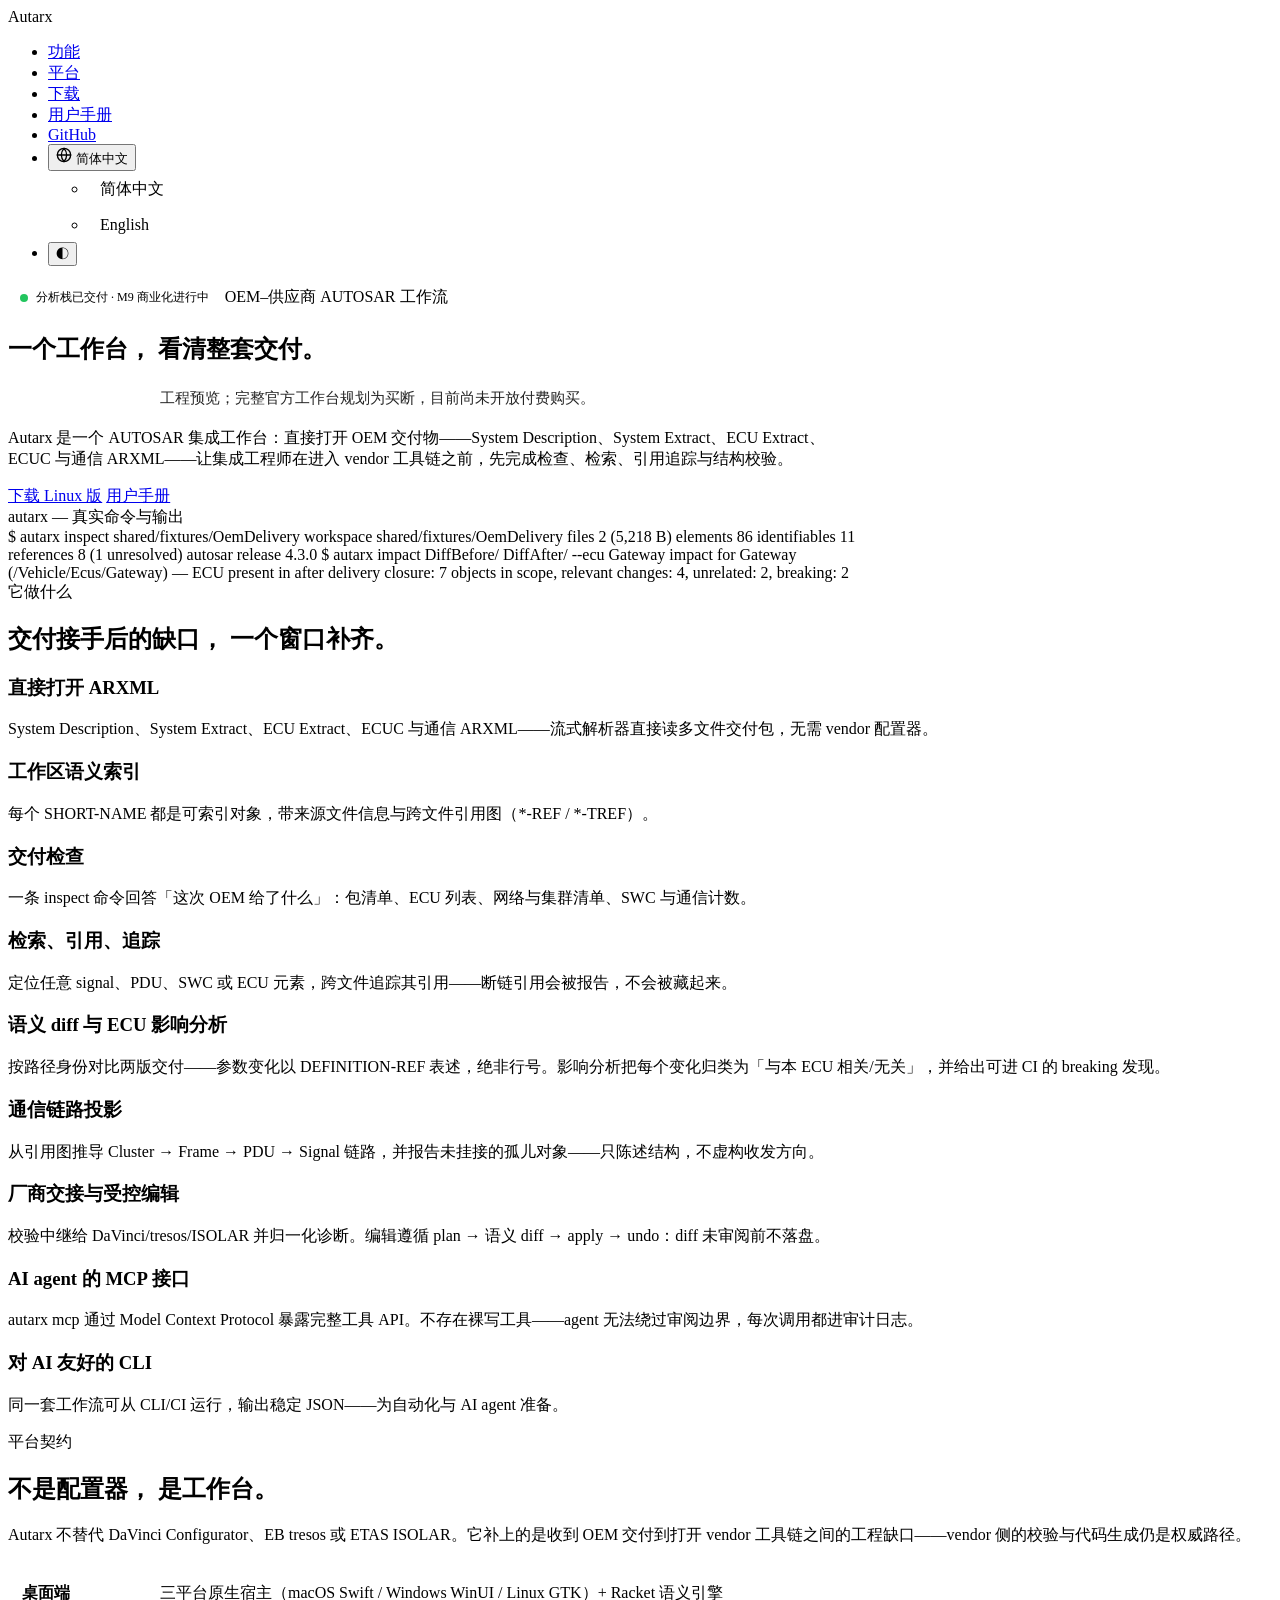
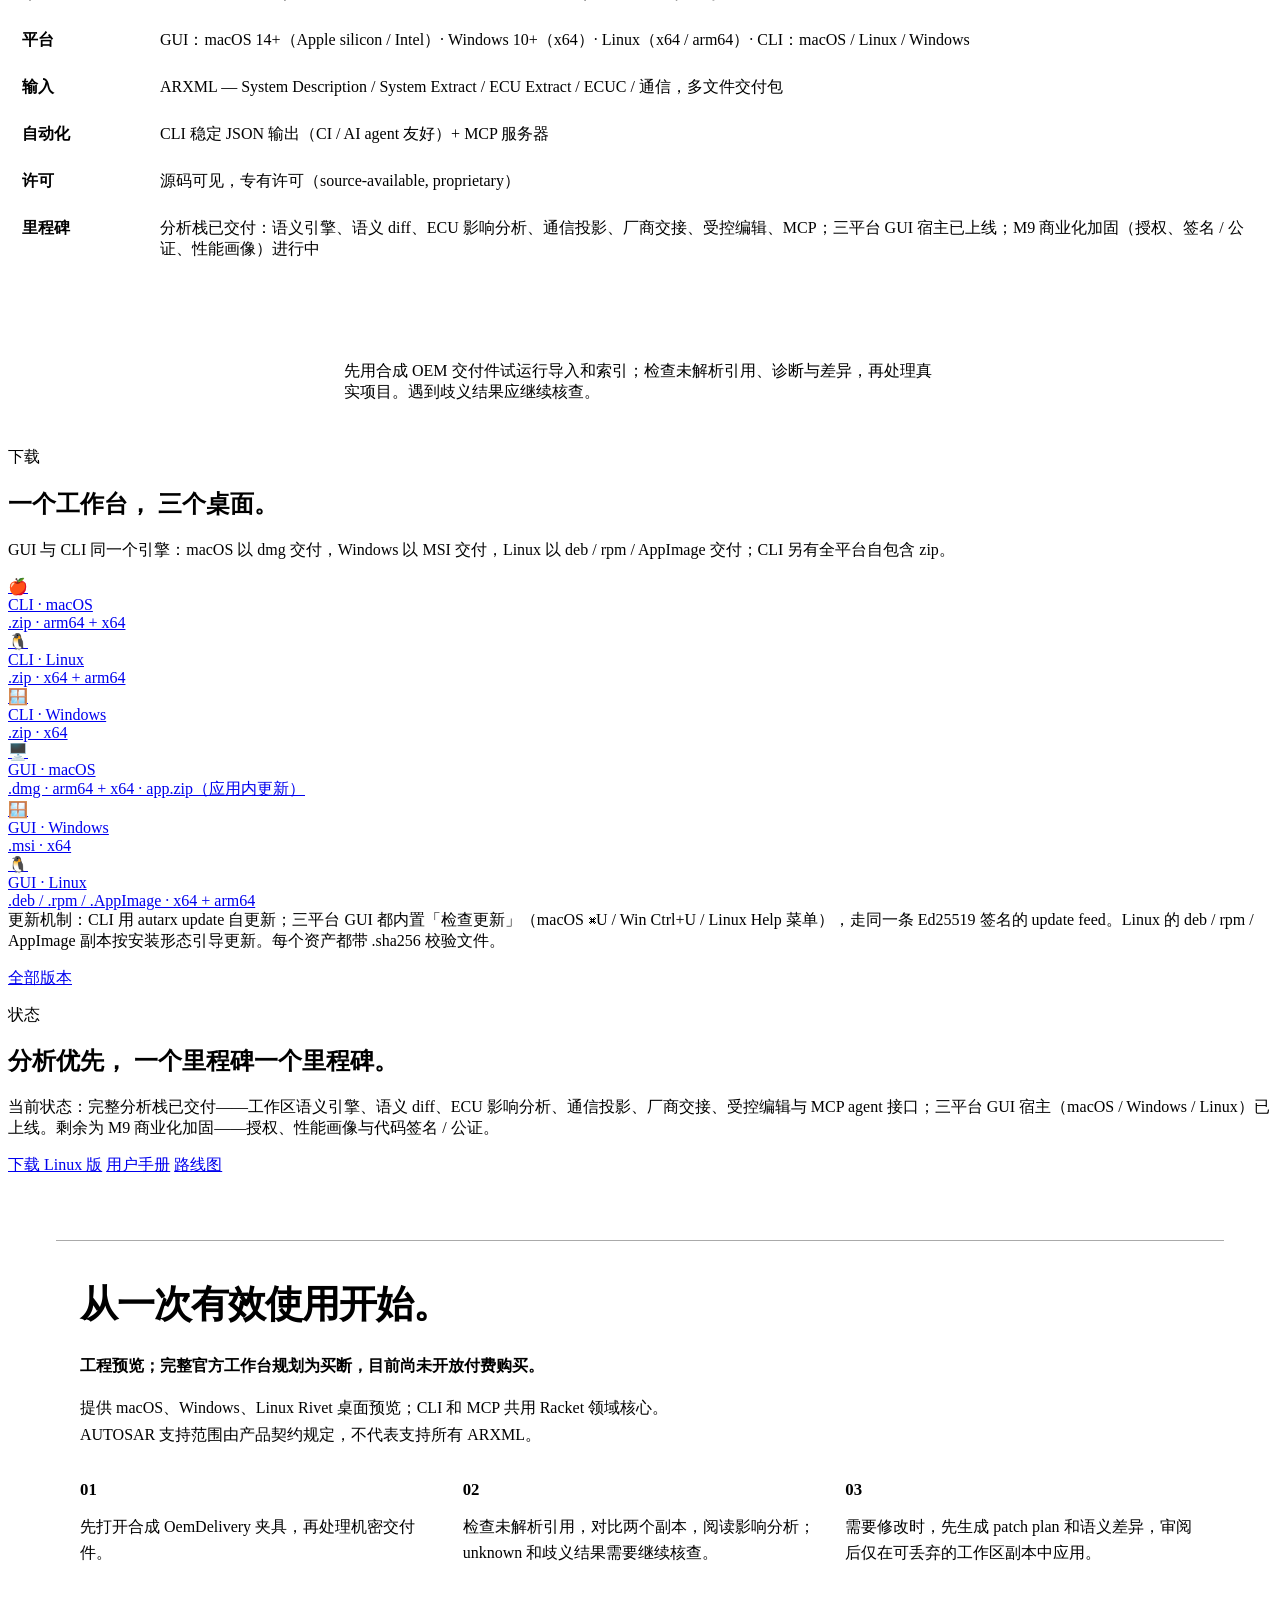
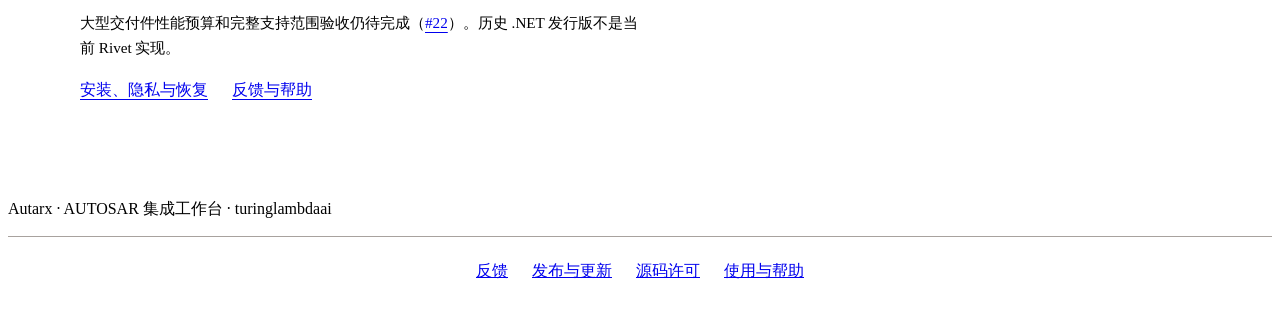
==== docs/index.html @ 86efa2bc "fix(site): separate versioned Autarx CLI and GUI download links" ====
<!DOCTYPE html>
<html lang="zh-CN" data-theme="light">
<head>
  <meta charset="UTF-8">
  <meta name="viewport" content="width=device-width, initial-scale=1.0">
  <title>Autarx — AUTOSAR 集成工作台</title>
  <meta name="description" content="AUTOSAR 集成工作台：直接打开 OEM 交付物，在进入 vendor 工具链之前完成检查、检索、引用追踪与 ARXML 校验。">
  <script>
    // no-flash theme: from localStorage when the user picked manually,
    // otherwise from the system preference (payback family pattern).
    (function () {
      var t;
      try { t = localStorage.getItem('autarx-theme'); } catch (e) {}
      if (t !== 'dark' && t !== 'light') t = matchMedia('(prefers-color-scheme: dark)').matches ? 'dark' : 'light';
      document.documentElement.dataset.theme = t;
    })();
  </script>
  <link rel="stylesheet" href="styles.css">
  <style>
    .status-pill { display:inline-flex; gap:8px; align-items:center; padding:7px 12px; border-radius:999px; border:1px solid var(--border); font-family:var(--font-mono); font-size:12px; background:var(--bg-card); }
    .status-dot { width:8px; height:8px; border-radius:50%; background:#22c55e; }
    .hero-copy { max-width:850px; }
    .support-table { width:100%; border-collapse:collapse; margin-top:24px; }
    .support-table th,.support-table td { text-align:left; padding:13px 14px; border-bottom:1px solid var(--border); vertical-align:top; }
    .support-table th { color:var(--text-2); white-space:nowrap; width:110px; }
    .platforms-grid.four { grid-template-columns: repeat(3, 1fr); }
    .dev-note { display:inline-block; margin-top:8px; font-size:12px; color:var(--text-3); border:1px dashed var(--border-strong); border-radius:999px; padding:3px 10px; }
  </style>
<script>
var _hmt = _hmt || [];
(function() {
  var hm = document.createElement("script");
  hm.src = "https://hm.baidu.com/hm.js?8e2445912635226bcba0c400bfb6079d";
  var s = document.getElementsByTagName("script")[0];
  s.parentNode.insertBefore(hm, s);
})();
</script>
<style>
  #product-support { display:flex; flex-wrap:wrap; justify-content:center; gap:12px 24px; padding:24px; font:inherit; border-top:1px solid var(--border, #a8a29e); }
  #product-support a:focus-visible { outline:2px solid currentColor; outline-offset:4px; }
  html:lang(en) #product-support .support-zh, html:lang(zh) #product-support .support-en { display:none; }
</style>
<style id="product-start-style">
.product-availability{font-size:.95rem;line-height:1.65;max-width:72ch;margin:18px 0;opacity:.85} .hero .product-availability{margin-left:auto;margin-right:auto}
.product-start{max-width:1120px;margin:64px auto;padding:32px 24px;border-top:1px solid var(--border,#aaa);font:inherit;line-height:1.65}
.product-start h2{font-size:clamp(1.7rem,3vw,2.4rem);letter-spacing:-.025em;margin:0 0 16px}.product-start h3{font-size:1.05rem;margin:0 0 10px}.product-start p{margin:0 0 16px;max-width:74ch}.product-start-grid{display:grid;grid-template-columns:repeat(3,minmax(0,1fr));gap:28px;margin:28px 0}.product-start a{text-decoration:underline;text-underline-offset:4px;overflow-wrap:anywhere}.product-start a:focus-visible{outline:2px solid currentColor;outline-offset:5px}.product-start .start-links{display:flex;gap:16px 24px;flex-wrap:wrap}.product-start .start-status{font-weight:600}.product-start .start-limits{font-size:.95em}
html:lang(en) .reader-zh,html:lang(zh) .reader-en{display:none!important}@media(max-width:700px){.product-start{margin:40px auto;padding:24px 20px}.product-start-grid{grid-template-columns:1fr;gap:18px}}
</style>
<style>.lang-menu li.lang-choice{padding:0}.lang-menu .lang-choice button{display:block;width:100%;padding:8px 12px;border:0;background:transparent;color:inherit;font:inherit;text-align:left;cursor:pointer}.lang-menu .lang-choice button:focus-visible{outline:2px solid currentColor;outline-offset:-2px;border-radius:4px}</style>
</head>
<body>
  <nav class="nav-container">
    <div class="nav-wrapper">
      <div class="nav-brand">Autarx</div>
      <ul class="nav-menu">
        <li><a href="#features" data-i18n="nav.features">功能</a></li>
        <li><a href="#platform" data-i18n="nav.platform">平台</a></li>
        <li><a href="#download" data-i18n="nav.download">下载</a></li>
        <li><a href="guide.html" data-i18n="nav.guide">用户手册</a></li>
        <li><a href="https://github.com/turlamai/autarx">GitHub</a></li>
        <li class="lang-dropdown-wrapper">
          <button class="lang-btn" type="button" aria-label="Switch language">
            <svg width="16" height="16" viewBox="0 0 24 24" fill="none" stroke="currentColor" stroke-width="2" stroke-linecap="round" stroke-linejoin="round"><circle cx="12" cy="12" r="10"></circle><line x1="2" y1="12" x2="22" y2="12"></line><path d="M12 2a15.3 15.3 0 0 1 4 10 15.3 15.3 0 0 1-4 10 15.3 15.3 0 0 1-4-10 15.3 15.3 0 0 1 4-10z"></path></svg>
            <span id="current-lang-label">简体中文</span>
          </button>
          <ul class="lang-menu">
            <li class="lang-choice"><button type="button" onclick="setLanguage('zh')">简体中文</button></li>
            <li class="lang-choice"><button type="button" onclick="setLanguage('en')">English</button></li>
          </ul>
        </li>
        <li><button class="theme-btn" id="theme-btn" type="button" aria-label="Toggle theme">◐</button></li>
      </ul>
    </div>
  </nav>

  <section class="hero" id="overview">
    <div class="container hero-copy">
      <div class="status-pill"><span class="status-dot"></span><span data-i18n="hero.pill">分析栈已交付 · M9 商业化进行中</span></div>
      <span class="eyebrow" data-i18n="hero.eyebrow">OEM–供应商 AUTOSAR 工作流</span>
      <h1><span data-i18n="hero.h1a">一个工作台，</span> <span class="accent" data-i18n="hero.h1b">看清整套交付。</span></h1>
<p class="reader-en product-availability" lang="en">Engineering preview; the complete official workbench is planned as a purchase. No paid checkout is open.</p><p class="reader-zh product-availability" lang="zh">工程预览；完整官方工作台规划为买断，目前尚未开放付费购买。</p>
      <p class="lead" data-i18n="hero.lead">Autarx 是一个 AUTOSAR 集成工作台：直接打开 OEM 交付物——System Description、System Extract、ECU Extract、ECUC 与通信 ARXML——让集成工程师在进入 vendor 工具链之前，先完成检查、检索、引用追踪与结构校验。</p>
      <div class="hero-buttons">
        <a href="https://github.com/turlamai/autarx/releases/latest" data-release-suffix="macos-arm64.dmg" class="btn btn-primary" data-i18n="hero.download">下载最新版</a>
        <a href="guide.html" class="btn btn-secondary" data-i18n="hero.guide">用户手册</a>
      </div>
      <div class="hero-visual">
        <div class="code-window">
          <div class="window-header">
            <div class="window-controls"><span class="traffic-light close"></span><span class="traffic-light minimize"></span><span class="traffic-light maximize"></span></div>
            <div class="window-title" data-i18n="hero.term-title">autarx — 真实命令与输出</div>
          </div>
          <div class="code-body"><span class="prompt">$</span> <span class="cmd">autarx inspect</span> shared/fixtures/OemDelivery
workspace         shared/fixtures/OemDelivery
files             2 (5,218 B)
elements          86
identifiables     11
references        8 (<span class="flag">1 unresolved</span>)
autosar release   <span class="str">4.3.0</span>

<span class="prompt">$</span> <span class="cmd">autarx impact</span> <span class="dim">DiffBefore/ DiffAfter/</span> <span class="flag">--ecu</span> Gateway
impact for Gateway (/Vehicle/Ecus/Gateway) — ECU present in after delivery
closure: 7 objects in scope, relevant changes: 4, unrelated: 2, <span class="flag">breaking: 2</span></div>
        </div>
      </div>
    </div>
  </section>

  <section id="features">
    <div class="container">
      <span class="eyebrow" data-i18n="features.eyebrow">它做什么</span>
      <h2 class="section-title"><span data-i18n="features.t1">交付接手后的缺口，</span> <span class="accent" data-i18n="features.t2">一个窗口补齐。</span></h2>
      <div class="bento-grid">
        <div class="bento-card"><h3 data-i18n="f1.title">直接打开 ARXML</h3><p data-i18n="f1.body">System Description、System Extract、ECU Extract、ECUC 与通信 ARXML——流式解析器直接读多文件交付包，无需 vendor 配置器。</p></div>
        <div class="bento-card"><h3 data-i18n="f2.title">工作区语义索引</h3><p data-i18n="f2.body">每个 SHORT-NAME 都是可索引对象，带来源文件信息与跨文件引用图（*-REF / *-TREF）。</p></div>
        <div class="bento-card"><h3 data-i18n="f3.title">交付检查</h3><p data-i18n="f3.body">一条 inspect 命令回答「这次 OEM 给了什么」：包清单、ECU 列表、网络与集群清单、SWC 与通信计数。</p></div>
        <div class="bento-card"><h3 data-i18n="f4.title">检索、引用、追踪</h3><p data-i18n="f4.body">定位任意 signal、PDU、SWC 或 ECU 元素，跨文件追踪其引用——断链引用会被报告，不会被藏起来。</p></div>
        <div class="bento-card"><h3 data-i18n="f5.title">语义 diff 与 ECU 影响分析</h3><p data-i18n="f5.body">按路径身份对比两版交付——参数变化以 DEFINITION-REF 表述，绝非行号。影响分析把每个变化归类为「与本 ECU 相关/无关」，并给出可进 CI 的 breaking 发现。</p></div>
        <div class="bento-card"><h3 data-i18n="f6.title">通信链路投影</h3><p data-i18n="f6.body">从引用图推导 Cluster → Frame → PDU → Signal 链路，并报告未挂接的孤儿对象——只陈述结构，不虚构收发方向。</p></div>
        <div class="bento-card"><h3 data-i18n="f7.title">厂商交接与受控编辑</h3><p data-i18n="f7.body">校验中继给 DaVinci/tresos/ISOLAR 并归一化诊断。编辑遵循 plan → 语义 diff → apply → undo：diff 未审阅前不落盘。</p></div>
        <div class="bento-card"><h3 data-i18n="f8.title">AI agent 的 MCP 接口</h3><p data-i18n="f8.body">autarx mcp 通过 Model Context Protocol 暴露完整工具 API。不存在裸写工具——agent 无法绕过审阅边界，每次调用都进审计日志。</p></div>
        <div class="bento-card"><h3 data-i18n="f9.title">对 AI 友好的 CLI</h3><p data-i18n="f9.body">同一套工作流可从 CLI/CI 运行，输出稳定 JSON——为自动化与 AI agent 准备。</p></div>
      </div>
    </div>
  </section>

  <section id="platform">
    <div class="container">
      <span class="eyebrow" data-i18n="platform.eyebrow">平台契约</span>
      <h2 class="section-title"><span data-i18n="platform.t1">不是配置器，</span> <span class="accent" data-i18n="platform.t2">是工作台。</span></h2>
      <p class="lead" data-i18n="platform.lead">Autarx 不替代 DaVinci Configurator、EB tresos 或 ETAS ISOLAR。它补上的是收到 OEM 交付到打开 vendor 工具链之间的工程缺口——vendor 侧的校验与代码生成仍是权威路径。</p>
      <table class="support-table">
        <tr><th data-i18n="pf.desktop">桌面端</th><td data-i18n="pf.desktop-v">三平台原生宿主（macOS Swift / Windows WinUI / Linux GTK）+ Racket 语义引擎</td></tr>
        <tr><th data-i18n="pf.platforms">平台</th><td data-i18n="pf.platforms-v">GUI：macOS 14+（Apple silicon / Intel）· Windows 10+（x64）· Linux（x64 / arm64）· CLI：macOS / Linux / Windows</td></tr>
        <tr><th data-i18n="pf.input">输入</th><td data-i18n="pf.input-v">ARXML — System Description / System Extract / ECU Extract / ECUC / 通信，多文件交付包</td></tr>
        <tr><th data-i18n="pf.automation">自动化</th><td data-i18n="pf.automation-v">CLI 稳定 JSON 输出（CI / AI agent 友好）+ MCP 服务器</td></tr>
        <tr><th data-i18n="pf.license">许可</th><td data-i18n="pf.license-v">源码可见，专有许可（source-available, proprietary）</td></tr>
        <tr><th data-i18n="pf.milestone">里程碑</th><td data-i18n="pf.milestone-v">分析栈已交付：语义引擎、语义 diff、ECU 影响分析、通信投影、厂商交接、受控编辑、MCP；三平台 GUI 宿主已上线；M9 商业化加固（授权、签名 / 公证、性能画像）进行中</td></tr>
      </table>
      <div class="hero-visual" style="margin-top:44px">
        <div class="app-window" style="padding:28px;max-width:74ch;margin:auto;"><p data-i18n="pf.caption">先用合成 OEM 交付件试运行导入和索引；检查未解析引用、诊断与差异，再处理真实项目。遇到歧义结果应继续核查。</p></div>
        
      </div>
    </div>
  </section>

  <section id="download">
    <div class="container">
      <span class="eyebrow" data-i18n="dl.eyebrow">下载</span>
      <h2 class="section-title"><span data-i18n="dl.t1">一个工作台，</span> <span class="accent" data-i18n="dl.t2">三个桌面。</span></h2>
      <p class="lead" data-i18n="dl.lead">GUI 与 CLI 同一个引擎：macOS 以 dmg 交付，Windows 以 MSI 交付，Linux 以 deb / rpm / AppImage 交付；CLI 另有全平台自包含 zip。</p>
      <div class="platforms-grid four">
        <a class="platform-card" data-dl="cli-mac" href="https://github.com/turlamai/autarx/releases/latest" data-release-suffix="macos-arm64.zip">
          <div class="platform-icon">🍎</div>
          <div class="platform-name">CLI · macOS</div>
          <div class="platform-format">.zip · arm64 + x64</div>
        </a>
        <a class="platform-card" data-dl="cli-linux" href="https://github.com/turlamai/autarx/releases/latest" data-release-suffix="linux-x64.zip">
          <div class="platform-icon">🐧</div>
          <div class="platform-name">CLI · Linux</div>
          <div class="platform-format">.zip · x64 + arm64</div>
        </a>
        <a class="platform-card" data-dl="cli-win" href="https://github.com/turlamai/autarx/releases/latest" data-release-suffix="windows-x64.zip">
          <div class="platform-icon">🪟</div>
          <div class="platform-name">CLI · Windows</div>
          <div class="platform-format">.zip · x64</div>
        </a>
      </div>
      <div class="platforms-grid four">
        <a class="platform-card" data-dl="gui-mac" href="https://github.com/turlamai/autarx/releases/latest" data-release-suffix="macos-arm64.dmg">
          <div class="platform-icon">🖥️</div>
          <div class="platform-name" data-i18n="dl.mac-gui">GUI · macOS</div>
          <div class="platform-format">.dmg · arm64 + x64 · app.zip（应用内更新）</div>
        </a>
        <a class="platform-card" data-dl="gui-win" href="https://github.com/turlamai/autarx/releases/latest" data-release-suffix="windows-x64.msi">
          <div class="platform-icon">🪟</div>
          <div class="platform-name" data-i18n="dl.win-gui">GUI · Windows</div>
          <div class="platform-format">.msi · x64</div>
        </a>
        <a class="platform-card" data-dl="gui-linux" href="https://github.com/turlamai/autarx/releases/latest" data-release-suffix="linux-x86_64.AppImage">
          <div class="platform-icon">🐧</div>
          <div class="platform-name" data-i18n="dl.linux-gui">GUI · Linux</div>
          <div class="platform-format">.deb / .rpm / .AppImage · x64 + arm64</div>
        </a>
      </div>
      <div class="callout"><span data-i18n="dl.callout">更新机制：CLI 用 autarx update 自更新；三平台 GUI 都内置「检查更新」（macOS ⌘U / Win Ctrl+U / Linux Help 菜单），走同一条 Ed25519 签名的 update feed。Linux 的 deb / rpm / AppImage 副本按安装形态引导更新。每个资产都带 .sha256 校验文件。</span></div>
      <p style="margin-top:16px"><a href="https://github.com/turlamai/autarx/releases" class="btn btn-secondary" data-i18n="dl.all-releases">全部版本</a></p>
    </div>
  </section>

  <section id="status">
    <div class="container">
      <span class="eyebrow" data-i18n="status.eyebrow">状态</span>
      <h2 class="section-title"><span data-i18n="status.t1">分析优先，</span> <span class="accent" data-i18n="status.t2">一个里程碑一个里程碑。</span></h2>
      <p class="lead" data-i18n="status.lead">当前状态：完整分析栈已交付——工作区语义引擎、语义 diff、ECU 影响分析、通信投影、厂商交接、受控编辑与 MCP agent 接口；三平台 GUI 宿主（macOS / Windows / Linux）已上线。剩余为 M9 商业化加固——授权、性能画像与代码签名 / 公证。</p>
      <div class="hero-buttons">
        <a href="https://github.com/turlamai/autarx/releases/latest" data-release-suffix="macos-arm64.dmg" class="btn btn-primary" data-i18n="status.download">下载</a>
        <a href="guide.html" class="btn btn-secondary" data-i18n="status.guide">用户手册</a>
        <a href="https://github.com/turlamai/autarx/blob/main/docs/ROADMAP.md" class="btn btn-secondary" data-i18n="status.roadmap">路线图</a>
      </div>
    </div>
  </section>

  <section id="start-here" class="product-start" aria-label="Get started / 开始使用">
<h2 class="reader-en " lang="en">Start with one useful session.</h2><h2 class="reader-zh " lang="zh">从一次有效使用开始。</h2><p class="reader-en start-status" lang="en">Engineering preview; the complete official workbench is planned as a purchase. No paid checkout is open.</p><p class="reader-zh start-status" lang="zh">工程预览；完整官方工作台规划为买断，目前尚未开放付费购买。</p><p class="reader-en " lang="en">Rivet desktop previews for macOS, Windows and Linux; CLI and MCP use the same Racket domain. Supported AUTOSAR scope is defined by the product contract, not every possible ARXML file.</p><p class="reader-zh " lang="zh">提供 macOS、Windows、Linux Rivet 桌面预览；CLI 和 MCP 共用 Racket 领域核心。AUTOSAR 支持范围由产品契约规定，不代表支持所有 ARXML。</p><div class="product-start-grid"><article><h3 class="reader-en " lang="en">01</h3><h3 class="reader-zh " lang="zh">01</h3><p class="reader-en " lang="en">Open the synthetic OemDelivery fixture before opening a confidential delivery.</p><p class="reader-zh " lang="zh">先打开合成 OemDelivery 夹具，再处理机密交付件。</p></article><article><h3 class="reader-en " lang="en">02</h3><h3 class="reader-zh " lang="zh">02</h3><p class="reader-en " lang="en">Inspect unresolved references, compare two copies and review impact diagnostics. Treat unknown/ambiguous results as unresolved work.</p><p class="reader-zh " lang="zh">检查未解析引用，对比两个副本，阅读影响分析；unknown 和歧义结果需要继续核查。</p></article><article><h3 class="reader-en " lang="en">03</h3><h3 class="reader-zh " lang="zh">03</h3><p class="reader-en " lang="en">For changes, generate a patch plan and semantic diff, inspect them, and only then apply to a disposable workspace copy.</p><p class="reader-zh " lang="zh">需要修改时，先生成 patch plan 和语义差异，审阅后仅在可丢弃的工作区副本中应用。</p></article></div><p class="reader-en start-limits" lang="en">Large-delivery performance budgets and full supported-scope qualification remain open (<a href="https://github.com/turlamai/autarx/issues/22">#22</a>). Historical .NET releases are not the current Rivet implementation.</p><p class="reader-zh start-limits" lang="zh">大型交付件性能预算和完整支持范围验收仍待完成（<a href="https://github.com/turlamai/autarx/issues/22">#22</a>）。历史 .NET 发行版不是当前 Rivet 实现。</p><div class="start-links"><a class="reader-en" lang="en" href="https://github.com/turlamai/autarx/blob/main/docs/USER-GUIDE.md">Installation, privacy &amp; recovery</a><a class="reader-zh" lang="zh" href="https://github.com/turlamai/autarx/blob/main/docs/USER-GUIDE.zh-CN.md">安装、隐私与恢复</a><a href="https://github.com/turlamai/autarx/issues"><span class="reader-en " lang="en">Get help</span><span class="reader-zh " lang="zh">反馈与帮助</span></a></div>
</section>
<footer><div class="container"><p data-i18n="footer">Autarx · AUTOSAR 集成工作台 · turinglambdaai</p></div></footer>
<nav id="product-support" aria-label="Support / 支持"><a href="https://github.com/turlamai/autarx/issues"><span class="support-zh">反馈</span><span class="support-en" lang="en">Feedback</span></a> <a href="https://github.com/turlamai/autarx/releases"><span class="support-zh">发布与更新</span><span class="support-en" lang="en">Releases</span></a> <a href="https://github.com/turlamai/autarx/blob/main/LICENSE"><span class="support-zh">源码许可</span><span class="support-en" lang="en">Source license</span></a> <a class="support-zh" href="https://github.com/turlamai/autarx/blob/main/docs/USER-GUIDE.zh-CN.md">使用与帮助</a> <a class="support-en" lang="en" href="https://github.com/turlamai/autarx/blob/main/docs/USER-GUIDE.md">Usage & help</a></nav>

  <script>
    // CLI and GUI installers have distinct versioned asset identities.
    // Never substitute an app-update payload for the CLI or vice versa.
    (function () {
      var page = 'https://github.com/turlamai/autarx/releases/latest';
      var ua = navigator.userAgent;
      var os = /Windows/i.test(ua) ? 'win' : (/Mac|iPhone|iPad/i.test(ua) ? 'mac' : (/Linux|X11/i.test(ua) ? 'linux' : 'mac'));
      var arch = os === 'linux' && /aarch64|arm/i.test(ua) ? 'arm64' : (os === 'linux' ? 'x64' : 'arm64');
      var release = null;
      var style = document.createElement('style');
      style.textContent = '.platform-card.current{border-color:var(--accent);box-shadow:0 0 0 1px var(--accent)}';
      document.head.appendChild(style);
      var mainLinks = document.querySelectorAll('a[data-i18n="hero.download"], a[data-i18n="status.download"]');
      mainLinks.forEach(function (a) {
        a.setAttribute('data-i18n', (a.getAttribute('data-i18n') === 'hero.download' ? 'hero.' : 'status.') + 'download-' + os);
      });
      var currentForOs = {mac: ['cli-mac', 'gui-mac'], win: ['cli-win', 'gui-win'], linux: ['cli-linux', 'gui-linux']}[os];
      document.querySelectorAll('a.platform-card[data-dl]').forEach(function (card) {
        if (currentForOs.indexOf(card.getAttribute('data-dl')) >= 0) card.classList.add('current');
      });
      function resolve() {
        var appSuffix = {
          mac: 'macos-' + arch + '.dmg',
          win: 'windows-x64.msi',
          linux: 'linux-' + (arch === 'x64' ? 'x86_64' : 'aarch64') + '.AppImage'
        }[os];
        mainLinks.forEach(function (a) { a.dataset.releaseSuffix = appSuffix; });
        document.querySelectorAll('a.platform-card[data-dl]').forEach(function (card) {
          var kind = card.getAttribute('data-dl');
          if (kind === 'cli-mac') card.dataset.releaseSuffix = 'macos-' + arch + '.zip';
          if (kind === 'gui-mac') card.dataset.releaseSuffix = 'macos-' + arch + '.dmg';
          if (kind === 'cli-linux') card.dataset.releaseSuffix = 'linux-' + arch + '.zip';
          if (kind === 'gui-linux') card.dataset.releaseSuffix = 'linux-' + (arch === 'x64' ? 'x86_64' : 'aarch64') + '.AppImage';
        });
        document.querySelectorAll('a[data-release-suffix]').forEach(function (a) {
          a.href = page;
          if (!release || release.draft || release.prerelease ||
              !/^v[0-9]+\\.[0-9]+\\.[0-9]+$/.test(release.tag_name)) return;
          var name = 'autarx-' + release.tag_name.slice(1) + '-' + a.dataset.releaseSuffix;
          var exact = 'https://github.com/turlamai/autarx/releases/download/' + release.tag_name + '/' + name;
          if ((release.assets || []).some(function (x) {
            return x.name === name && x.size > 0 && x.browser_download_url === exact;
          })) a.href = exact;
        });
      }
      resolve();
      if (navigator.userAgentData && navigator.userAgentData.getHighEntropyValues) {
        navigator.userAgentData.getHighEntropyValues(['architecture', 'platform']).then(function (h) {
          if (!h || /Windows/i.test(h.platform || '')) return;
          var a = h.architecture === 'arm' ? 'arm64' : (h.architecture === 'x86' ? 'x64' : null);
          if (a && a !== arch) { arch = a; resolve(); }
        }).catch(function () {});
      }
      fetch('https://api.github.com/repos/turlamai/autarx/releases/latest',
            {headers: {'Accept': 'application/vnd.github+json'}})
        .then(function (r) { if (!r.ok) throw new Error('release lookup'); return r.json(); })
        .then(function (data) { release = data; resolve(); })
        .catch(function () { /* Keep Releases page usable. */ });
    })();
  </script>
  <script>
    (function () {
      // Unified family policy: explicit choice wins; otherwise browser locale.
      // Default inline content is Chinese; en strings live in the dictionary.
      var zh = {
        'nav.features': '功能', 'nav.platform': '平台', 'nav.download': '下载', 'nav.guide': '用户手册',
        'hero.pill': '分析栈已交付 · M9 商业化进行中',
        'hero.eyebrow': 'OEM–供应商 AUTOSAR 工作流',
        'hero.h1a': '一个工作台，', 'hero.h1b': '看清整套交付。',
        'hero.lead': 'Autarx 是一个 AUTOSAR 集成工作台：直接打开 OEM 交付物——System Description、System Extract、ECU Extract、ECUC 与通信 ARXML——让集成工程师在进入 vendor 工具链之前，先完成检查、检索、引用追踪与结构校验。',
        'hero.download': '下载最新版', 'hero.guide': '用户手册',
        'hero.download-mac': '下载 macOS 版', 'hero.download-win': '下载 Windows 版', 'hero.download-linux': '下载 Linux 版',
        'features.eyebrow': '它做什么', 'features.t1': '交付接手后的缺口，', 'features.t2': '一个窗口补齐。',
        'f1.title': '直接打开 ARXML',
        'f1.body': 'System Description、System Extract、ECU Extract、ECUC 与通信 ARXML——流式解析器直接读多文件交付包，无需 vendor 配置器。',
        'f2.title': '工作区语义索引',
        'f2.body': '每个 SHORT-NAME 都是可索引对象，带来源文件信息与跨文件引用图（*-REF / *-TREF）。',
        'f3.title': '交付检查',
        'f3.body': '一条 inspect 命令回答「这次 OEM 给了什么」：包清单、ECU 列表、网络与集群清单、SWC 与通信计数。',
        'f4.title': '检索、引用、追踪',
        'f4.body': '定位任意 signal、PDU、SWC 或 ECU 元素，跨文件追踪其引用——断链引用会被报告，不会被藏起来。',
        'f5.title': '语义 diff 与 ECU 影响分析',
        'f5.body': '按路径身份对比两版交付——参数变化以 DEFINITION-REF 表述，绝非行号。影响分析把每个变化归类为「与本 ECU 相关/无关」，并给出可进 CI 的 breaking 发现。',
        'f6.title': '通信链路投影',
        'f6.body': '从引用图推导 Cluster → Frame → PDU → Signal 链路，并报告未挂接的孤儿对象——只陈述结构，不虚构收发方向。',
        'f7.title': '厂商交接与受控编辑',
        'f7.body': '校验中继给 DaVinci/tresos/ISOLAR 并归一化诊断。编辑遵循 plan → 语义 diff → apply → undo：diff 未审阅前不落盘。',
        'f8.title': 'AI agent 的 MCP 接口',
        'f8.body': 'autarx mcp 通过 Model Context Protocol 暴露完整工具 API。不存在裸写工具——agent 无法绕过审阅边界，每次调用都进审计日志。',
        'f9.title': '对 AI 友好的 CLI',
        'f9.body': '同一套工作流可从 CLI/CI 运行，输出稳定 JSON——为自动化与 AI agent 准备。',
        'platform.eyebrow': '平台契约', 'platform.t1': '不是配置器，', 'platform.t2': '是工作台。',
        'platform.lead': 'Autarx 不替代 DaVinci Configurator、EB tresos 或 ETAS ISOLAR。它补上的是收到 OEM 交付到打开 vendor 工具链之间的工程缺口——vendor 侧的校验与代码生成仍是权威路径。',
        'pf.desktop': '桌面端', 'pf.desktop-v': '三平台原生宿主（macOS Swift / Windows WinUI / Linux GTK）+ Racket 语义引擎',
        'pf.platforms': '平台', 'pf.platforms-v': 'GUI：macOS 14+（Apple silicon / Intel）· Windows 10+（x64）· Linux（x64 / arm64）· CLI：macOS / Linux / Windows',
        'pf.input': '输入', 'pf.input-v': 'ARXML — System Description / System Extract / ECU Extract / ECUC / 通信，多文件交付包',
        'pf.automation': '自动化', 'pf.automation-v': 'CLI 稳定 JSON 输出（CI / AI agent 友好）+ MCP 服务器',
        'pf.license': '许可', 'pf.license-v': '源码可见，专有许可（source-available, proprietary）',
        'pf.milestone': '里程碑', 'pf.milestone-v': '分析栈已交付：语义引擎、语义 diff、ECU 影响分析、通信投影、厂商交接、受控编辑、MCP；三平台 GUI 宿主已上线；M9 商业化加固（授权、签名 / 公证、性能画像）进行中',
        'pf.caption': '先用合成 OEM 交付件试运行导入和索引；检查未解析引用、诊断与差异，再处理真实项目。遇到歧义结果应继续核查。',
        'dl.eyebrow': '下载', 'dl.t1': '一个工作台，', 'dl.t2': '三个桌面。',
        'dl.lead': 'GUI 与 CLI 同一个引擎：macOS 以 dmg 交付，Windows 以 MSI 交付，Linux 以 deb / rpm / AppImage 交付；CLI 另有全平台自包含 zip。',
        'dl.mac-gui': 'GUI · macOS', 'dl.win-gui': 'GUI · Windows', 'dl.linux-gui': 'GUI · Linux',
        'dl.callout': '更新机制：CLI 用 autarx update 自更新；三平台 GUI 都内置「检查更新」（macOS ⌘U / Win Ctrl+U / Linux Help 菜单），走同一条 Ed25519 签名的 update feed。Linux 的 deb / rpm / AppImage 副本按安装形态引导更新。每个资产都带 .sha256 校验文件。',
        'status.eyebrow': '状态', 'status.t1': '分析优先，', 'status.t2': '一个里程碑一个里程碑。',
        'status.lead': '当前状态：完整分析栈已交付——工作区语义引擎、语义 diff、ECU 影响分析、通信投影、厂商交接、受控编辑与 MCP agent 接口；三平台 GUI 宿主（macOS / Windows / Linux）已上线。剩余为 M9 商业化加固——授权、性能画像与代码签名 / 公证。',
        'status.download': '下载', 'status.guide': '用户手册', 'status.roadmap': '路线图',
        'status.download-mac': '下载 macOS 版', 'status.download-win': '下载 Windows 版', 'status.download-linux': '下载 Linux 版',
        'dl.all-releases': '全部版本',
        'hero.term-title': 'autarx — 真实命令与输出',
        'footer': 'Autarx · AUTOSAR 集成工作台 · turinglambdaai'
      };
      var en = {
        'nav.features': 'Features', 'nav.platform': 'Platform', 'nav.download': 'Download', 'nav.guide': 'User guide',
        'hero.pill': 'Analysis stack shipped · M9 hardening in progress',
        'hero.eyebrow': 'OEM-to-supplier AUTOSAR workflows',
        'hero.h1a': 'One workspace.', 'hero.h1b': 'Full delivery visibility.',
        'hero.lead': 'Autarx is an AUTOSAR Integration Workbench that opens OEM deliveries directly — System Description, System Extract, ECU Extract, ECUC and communication ARXML — so integration engineers can inspect, search, trace references and validate structure before entering the vendor toolchain.',
        'hero.download': 'Download', 'hero.guide': 'User guide',
        'hero.download-mac': 'Download for macOS', 'hero.download-win': 'Download for Windows', 'hero.download-linux': 'Download for Linux',
        'features.eyebrow': 'What it does', 'features.t1': 'The delivery gap,', 'features.t2': 'closed in one window.',
        'f1.title': 'Open ARXML directly',
        'f1.body': 'System Description, System Extract, ECU Extract, ECUC and communication ARXML — multi-file delivery packages read by a streaming parser. No vendor configurator required.',
        'f2.title': 'Workspace semantic index',
        'f2.body': 'Every SHORT-NAME becomes an indexable object with source-file provenance and a cross-file reference graph (*-REF / *-TREF).',
        'f3.title': 'Delivery inspection',
        'f3.body': 'One inspect command answers the first question of every delivery: package inventory, ECU list, network and cluster inventory, SWC and communication counts.',
        'f4.title': 'Find, refs, trace',
        'f4.body': 'Locate any signal, PDU, SWC or ECU element and follow its references across files — with broken references reported, not hidden.',
        'f5.title': 'Semantic diff & ECU impact',
        'f5.body': 'Diff two deliveries by path identity — parameter changes reported by DEFINITION-REF, never line numbers. Impact classifies every change relevant or unrelated to your ECU, with breaking-change findings for CI.',
        'f6.title': 'Communication projection',
        'f6.body': 'Cluster → frame → PDU → signal chains derived from the reference graph, with orphan frames, PDUs and signals reported — structural only, no invented sender/receiver claims.',
        'f7.title': 'Vendor hand-off & reviewed patching',
        'f7.body': 'Relay validation to DaVinci/tresos/ISOLAR with normalized diagnostics. Patching is plan → semantic diff → apply → undo: nothing is written before the diff is reviewed.',
        'f8.title': 'MCP for AI agents',
        'f8.body': 'autarx mcp serves the full tool API over Model Context Protocol. No raw-write tool exists — agents cannot bypass the review boundary, and every call is audit-logged.',
        'f9.title': 'Agent-friendly CLI',
        'f9.body': 'The same workflows run from CLI and CI with stable JSON output — ready for automation and AI agents.',
        'platform.eyebrow': 'Platform contract', 'platform.t1': 'Not a configurator.', 'platform.t2': 'A workbench.',
        'platform.lead': 'Autarx does not replace DaVinci Configurator, EB tresos or ETAS ISOLAR. It closes the engineering gap between receiving an OEM delivery and opening the vendor toolchain — vendor validation and code generation remain authoritative.',
        'pf.desktop': 'Desktop', 'pf.desktop-v': 'Native hosts on all three desktops (macOS Swift / Windows WinUI / Linux GTK) + Racket semantic engine',
        'pf.platforms': 'Platforms', 'pf.platforms-v': 'GUI: macOS 14+ (Apple silicon / Intel) · Windows 10+ (x64) · Linux (x64 / arm64) · CLI: macOS / Linux / Windows',
        'pf.input': 'Input', 'pf.input-v': 'ARXML — System Description / System Extract / ECU Extract / ECUC / communication, multi-file packages',
        'pf.automation': 'Automation', 'pf.automation-v': 'CLI with stable JSON output (CI / AI-agent friendly) + MCP server',
        'pf.license': 'License', 'pf.license-v': 'Source-available, proprietary',
        'pf.milestone': 'Milestone', 'pf.milestone-v': 'Analysis stack shipped: semantic engine, semantic diff, ECU impact, communication projection, vendor hand-off, reviewed patching, MCP; native hosts on all three desktops; M9 commercial hardening (licensing, code signing / notarization, performance profiling) in progress',
        'pf.caption': 'Start with a synthetic OEM delivery, review indexing, unresolved references, diagnostics and diffs, then consider real project data. Treat ambiguous results as requiring further review.',
        'dl.eyebrow': 'Download', 'dl.t1': 'One workbench,', 'dl.t2': 'three desktops.',
        'dl.lead': 'GUI and CLI share one engine: the macOS GUI ships as a dmg, the Windows GUI as an MSI, the Linux GUI as .deb / .rpm / .AppImage — plus self-contained CLI zips for every platform.',
        'dl.mac-gui': 'GUI · macOS', 'dl.win-gui': 'GUI · Windows', 'dl.linux-gui': 'GUI · Linux',
        'dl.callout': 'Updates: the CLI updates itself with autarx update; all three GUIs ship a built-in Check for Updates (macOS ⌘U / Win Ctrl+U / Linux Help menu) consuming the same Ed25519-signed update feed. Linux deb / rpm / AppImage installs get shape-aware guidance. Every asset carries a .sha256 sidecar.',
        'status.eyebrow': 'Status', 'status.t1': 'Analysis first,', 'status.t2': 'milestone by milestone.',
        'status.lead': 'Where things stand: the full analysis stack is shipped — workspace semantic engine, semantic diff, ECU impact analysis, communication projection, vendor hand-off, reviewed editing and the MCP agent surface — and the native hosts run on all three desktops (macOS / Windows / Linux). What remains of M9 commercial hardening: licensing, performance profiling, code signing / notarization.',
        'status.download': 'Download', 'status.guide': 'User guide', 'status.roadmap': 'Roadmap',
        'status.download-mac': 'Download for macOS', 'status.download-win': 'Download for Windows', 'status.download-linux': 'Download for Linux',
        'dl.all-releases': 'All releases',
        'hero.term-title': 'autarx — real commands, real output',
        'footer': 'Autarx · AUTOSAR Integration Workbench · turinglambdaai'
      };

      var LANGUAGE_OVERRIDE_KEY = 'autarx-lang-override-v2';
      var LANGUAGE_LEGACY_KEYS = ['autarx-lang-override-v1', 'site-lang'];

      function readLanguageOverride() {
        try {
          var v = localStorage.getItem(LANGUAGE_OVERRIDE_KEY);
          if (v !== 'zh' && v !== 'en') {
            for (var i = 0; i < LANGUAGE_LEGACY_KEYS.length; i++) {
              var legacy = localStorage.getItem(LANGUAGE_LEGACY_KEYS[i]);
              if (legacy === 'zh' || legacy === 'en') { v = legacy; try { localStorage.setItem(LANGUAGE_OVERRIDE_KEY, v); } catch (e) {} break; }
            }
          }
          return v === 'zh' || v === 'en' ? v : null;
        } catch (e) { return null; }
      }
      function detectBrowserLanguage() {
        var locale = (navigator.languages && navigator.languages[0]) || navigator.language || '';
        return String(locale).toLowerCase().indexOf('zh') === 0 ? 'zh' : 'en';
      }
      function apply(lang) {
        var dict = lang === 'en' ? en : zh;
        document.documentElement.lang = lang === 'en' ? 'en' : 'zh-CN';
        document.documentElement.setAttribute('data-language', lang);
        var nodes = document.querySelectorAll('[data-i18n]');
        for (var i = 0; i < nodes.length; i++) {
          var key = nodes[i].getAttribute('data-i18n');
          if (dict[key]) nodes[i].textContent = dict[key];
        }
        var images = document.querySelectorAll('[data-i18n-alt]');
        for (var j = 0; j < images.length; j++) {
          var altKey = images[j].getAttribute('data-i18n-alt');
          if (dict[altKey]) images[j].setAttribute('alt', dict[altKey]);
        }
        var label = document.getElementById('current-lang-label');
        if (label) label.textContent = lang === 'en' ? 'English' : '简体中文';
      }
      window.setLanguage = function (lang) {
        if (lang !== 'zh' && lang !== 'en') return;
        try { localStorage.setItem(LANGUAGE_OVERRIDE_KEY, lang); } catch (e) {}
        apply(lang);
      };
      apply(readLanguageOverride() || 'zh');
      LANGUAGE_LEGACY_KEYS.forEach(function (k) { try { localStorage.removeItem(k); } catch (e) {} });
      window.addEventListener('languagechange', function () {
        if (!readLanguageOverride()) apply(detectBrowserLanguage());
      });

      document.getElementById('theme-btn').addEventListener('click', function () {
        var next = document.documentElement.dataset.theme === 'dark' ? 'light' : 'dark';
        document.documentElement.dataset.theme = next;
        try { localStorage.setItem('autarx-theme', next); } catch (e) {}
      });
    })();
  </script>
</body>
</html>
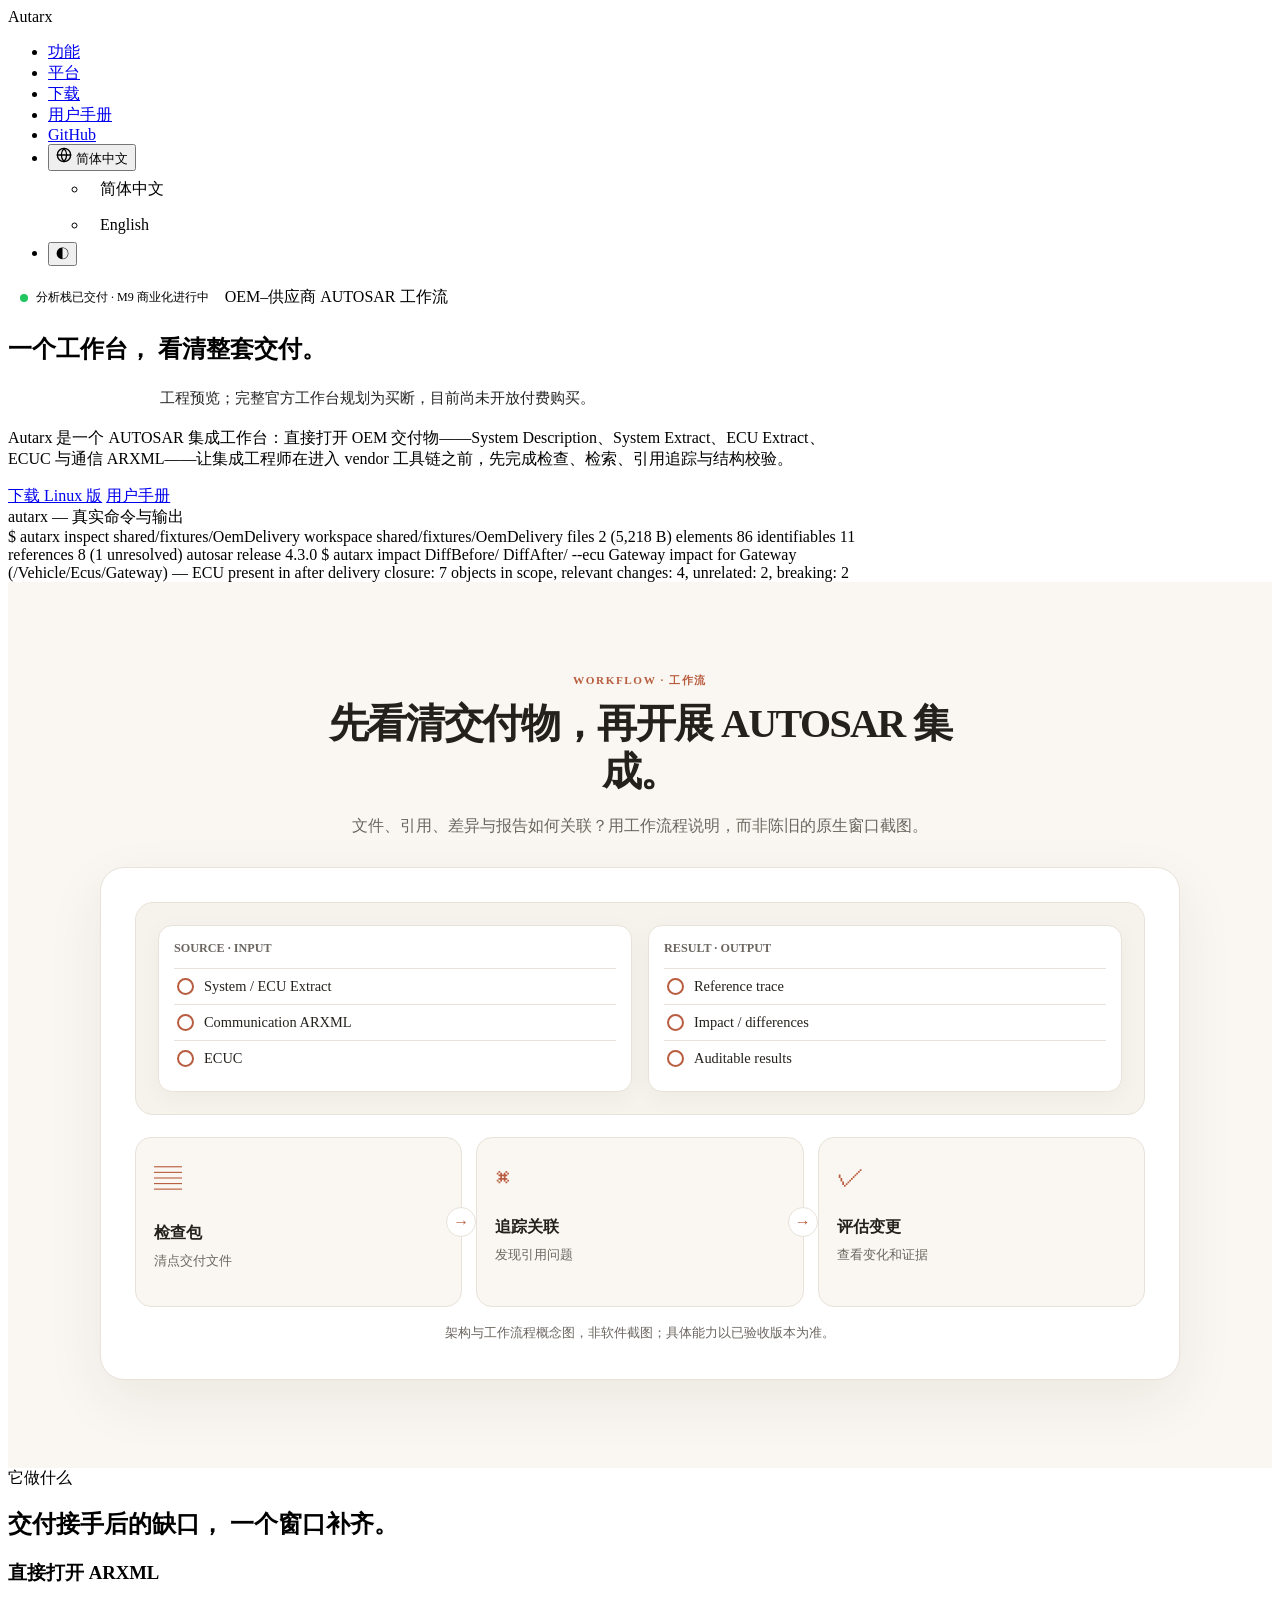
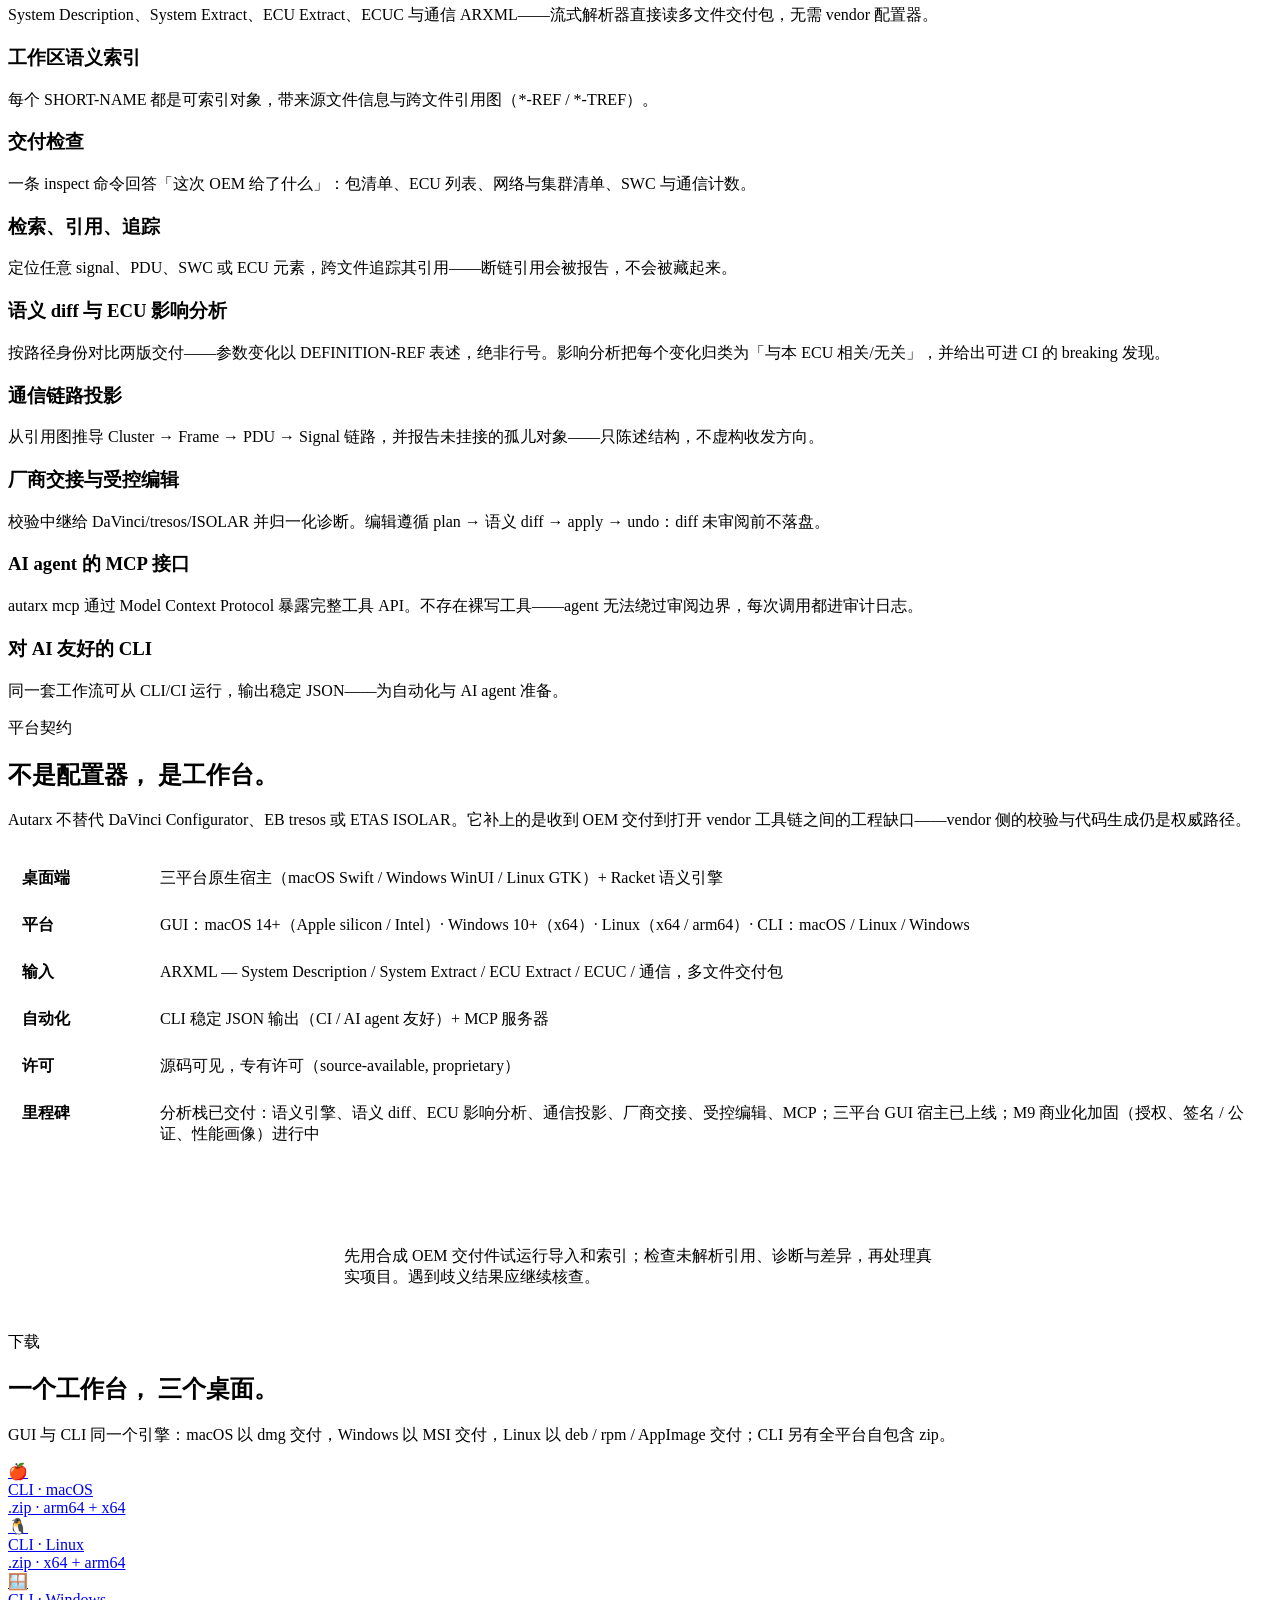
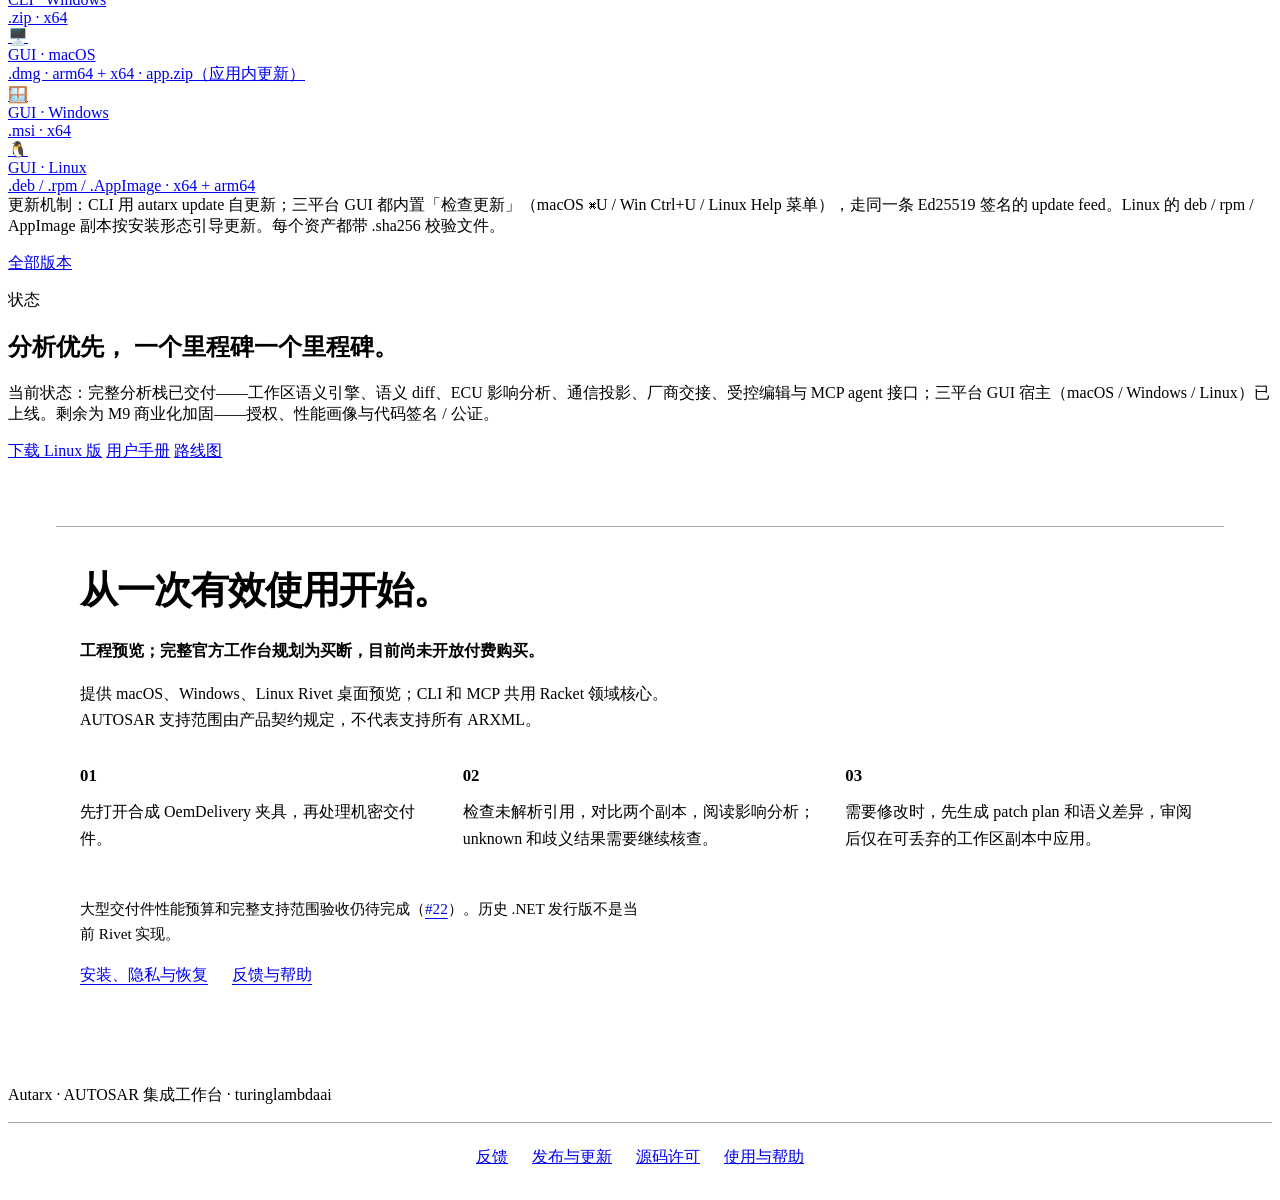
==== commit a7a8ecec: "docs(site): introduce visual workflow with qualification boundaries" ====
--- a/docs/index.html
+++ b/docs/index.html
@@ -47,7 +47,44 @@
 html:lang(en) .reader-zh,html:lang(zh) .reader-en{display:none!important}@media(max-width:700px){.product-start{margin:40px auto;padding:24px 20px}.product-start-grid{grid-template-columns:1fr;gap:18px}}
 </style>
 <style>.lang-menu li.lang-choice{padding:0}.lang-menu .lang-choice button{display:block;width:100%;padding:8px 12px;border:0;background:transparent;color:inherit;font:inherit;text-align:left;cursor:pointer}.lang-menu .lang-choice button:focus-visible{outline:2px solid currentColor;outline-offset:-2px;border-radius:4px}</style>
-</head>
+<style id="visual-showcase-css">
+/* Visual Showcase: process illustration, intentionally not an app screenshot. */
+.vs-showcase{padding:clamp(48px,7vw,88px) 24px;background:var(--bg,var(--surface,#faf7f2));color:var(--text,var(--ink,#24211d))}
+.vs-showcase *{box-sizing:border-box}
+.vs-showcase .vs-wrap{max-width:1080px;margin:0 auto}
+.vs-showcase .vs-intro{text-align:center;max-width:680px;margin:0 auto 28px}
+.vs-showcase .vs-label{text-transform:uppercase;letter-spacing:.14em;font-size:.7rem;font-weight:700;color:var(--accent,#b85d3f)}
+.vs-showcase h2{font:inherit;font-size:clamp(1.65rem,3.3vw,2.5rem);font-weight:700;line-height:1.2;letter-spacing:-.04em;margin:12px 0}
+.vs-showcase .vs-lead,.vs-showcase .vs-caption{color:var(--text-2,var(--muted,#6b6660));line-height:1.7}
+.vs-showcase .vs-frame{padding:clamp(18px,3vw,34px);border:1px solid var(--border,var(--line,#e8e2d9));background:var(--bg-card,var(--surface,#fff));border-radius:24px;box-shadow:0 20px 60px rgba(36,29,18,.07);overflow:hidden}
+.vs-showcase .vs-stage{display:grid;grid-template-columns:repeat(3,minmax(0,1fr));gap:14px}
+.vs-showcase .vs-step{position:relative;min-height:170px;padding:22px 18px;border-radius:16px;background:var(--bg,var(--surface,#faf7f2));border:1px solid var(--border,var(--line,#e8e2d9))}
+.vs-showcase .vs-step:not(:last-child):after{content:"→";position:absolute;z-index:1;right:-15px;top:50%;transform:translateY(-50%);width:28px;height:28px;display:grid;place-items:center;border-radius:50%;background:var(--bg-card,var(--surface,#fff));color:var(--accent,#b85d3f);border:1px solid var(--border,var(--line,#e8e2d9))}
+.vs-showcase .vs-glyph{font-size:1.75rem;display:block;margin-bottom:24px;color:var(--accent,#b85d3f)}
+.vs-showcase .vs-step b{display:block;font-size:1.03rem;margin-bottom:7px}
+.vs-showcase .vs-step small{display:block;color:var(--text-2,var(--muted,#6b6660));font-size:.84rem;line-height:1.5}
+.vs-showcase .vs-caption{font-size:.79rem;text-align:center;margin:16px 0 0}
+.vs-showcase .vs-art{margin-bottom:22px;background:var(--bg,var(--surface,#f6f3ed));border:1px solid var(--border,var(--line,#e8e2d9));border-radius:18px;padding:22px;overflow:hidden;min-height:185px}
+.vs-showcase .vs-task-art{display:grid;grid-template-columns:1fr 1fr;gap:16px;align-items:start}
+.vs-showcase .vs-mini-board{background:var(--bg-card,var(--surface,#fff));border-radius:14px;border:1px solid var(--border,var(--line,#e8e2d9));padding:15px;box-shadow:0 6px 24px rgba(10,10,10,.04)}
+.vs-showcase .vs-mini-title{font-size:.76rem;color:var(--text-2,var(--muted,#6b6660));font-weight:700;margin-bottom:12px}
+.vs-showcase .vs-mini-task{display:flex;align-items:center;gap:10px;padding:9px 3px;border-top:1px solid var(--border,var(--line,#e8e2d9));font-size:.9rem}
+.vs-showcase .vs-ring{flex:none;height:17px;width:17px;border:2px solid var(--accent,#b85d3f);border-radius:50%}
+.vs-showcase .vs-ring.done{background:var(--accent,#b85d3f);position:relative}.vs-showcase .vs-ring.done:after{content:"✓";color:#fff;font-size:12px;position:absolute;left:2px;top:-3px}
+.vs-showcase .vs-mini-tag{margin-left:auto;color:var(--accent,#b85d3f);background:var(--accent-soft,#f7e5dd);font-size:.7rem;padding:3px 6px;border-radius:6px}
+.vs-showcase .vs-reader-art{display:grid;grid-template-columns:1.5fr 1fr;gap:18px}
+.vs-showcase .vs-paper,.vs-showcase .vs-annotation{border-radius:14px;background:var(--bg-card,var(--surface,#fff));border:1px solid var(--border,var(--line,#e8e2d9));padding:18px}
+.vs-showcase .vs-paper-title{font-size:.75rem;letter-spacing:.1em;color:var(--text-2,var(--muted,#6b6660));margin-bottom:22px}
+.vs-showcase .vs-line{height:9px;background:var(--border,var(--line,#e8e2d9));border-radius:8px;margin:12px 0;max-width:100%}
+.vs-showcase .vs-line.short{width:57%}.vs-showcase .vs-line.mid{width:82%}
+.vs-showcase .vs-highlight{height:15px;border-radius:3px;width:72%;background:color-mix(in srgb,var(--accent,#d97757) 32%,transparent)}
+.vs-showcase .vs-note-label{font-size:.72rem;letter-spacing:.09em;color:var(--accent,#b85d3f);font-weight:800}
+.vs-showcase .vs-note-body{font-size:.93rem;line-height:1.7;margin:18px 0}
+.vs-showcase .vs-note-foot{font-size:.75rem;color:var(--text-2,var(--muted,#6b6660))}
+html:lang(en) .vs-zh,html:lang(zh) .vs-en{display:none!important}
+@media(max-width:700px){.vs-showcase .vs-stage{grid-template-columns:1fr}.vs-showcase .vs-step{min-height:120px}.vs-showcase .vs-step:not(:last-child):after{right:calc(50% - 14px);top:auto;bottom:-15px;transform:rotate(90deg)}.vs-showcase .vs-glyph{margin-bottom:12px}.vs-showcase .vs-reader-art{grid-template-columns:1fr 1fr}.vs-showcase .vs-art{padding:14px}}
+@media(prefers-reduced-motion:reduce){.vs-showcase *, .vs-showcase *:before,.vs-showcase *:after{animation:none!important;transition:none!important}}
+</style></head>
 <body>
   <nav class="nav-container">
     <div class="nav-wrapper">
@@ -104,7 +141,7 @@
         </div>
       </div>
     </div>
-  </section>
+  </section><section class="vs-showcase" id="visual-showcase" aria-label="Product workflow"><div class="vs-wrap"><div class="vs-intro"><span class="vs-label">WORKFLOW · 工作流</span><h2><span class="vs-zh" lang="zh-CN">先看清交付物，再开展 AUTOSAR 集成。</span><span class="vs-en" lang="en">Understand the delivery before AUTOSAR integration.</span></h2><p class="vs-lead"><span class="vs-zh" lang="zh-CN">文件、引用、差异与报告如何关联？用工作流程说明，而非陈旧的原生窗口截图。</span><span class="vs-en" lang="en">Files, references, differences and reports in one workflow—not a dated native window screenshot.</span></p></div><div class="vs-frame"><div class="vs-art vs-task-art"><div class="vs-mini-board"><div class="vs-mini-title">SOURCE · INPUT</div><div class="vs-mini-task"><span class="vs-ring"></span>System / ECU Extract</div><div class="vs-mini-task"><span class="vs-ring"></span>Communication ARXML</div><div class="vs-mini-task"><span class="vs-ring"></span>ECUC</div></div><div class="vs-mini-board"><div class="vs-mini-title">RESULT · OUTPUT</div><div class="vs-mini-task"><span class="vs-ring"></span>Reference trace</div><div class="vs-mini-task"><span class="vs-ring"></span>Impact / differences</div><div class="vs-mini-task"><span class="vs-ring"></span>Auditable results</div></div></div><div class="vs-stage"><div class="vs-step"><span class="vs-glyph" aria-hidden="true">▤</span><b><span class="vs-zh" lang="zh-CN">检查包</span><span class="vs-en" lang="en">Inspect</span></b><small><span class="vs-zh" lang="zh-CN">清点交付文件</span><span class="vs-en" lang="en">Inventory delivery files</span></small></div><div class="vs-step"><span class="vs-glyph" aria-hidden="true">⌘</span><b><span class="vs-zh" lang="zh-CN">追踪关联</span><span class="vs-en" lang="en">Trace</span></b><small><span class="vs-zh" lang="zh-CN">发现引用问题</span><span class="vs-en" lang="en">Find reference issues</span></small></div><div class="vs-step"><span class="vs-glyph" aria-hidden="true">✓</span><b><span class="vs-zh" lang="zh-CN">评估变更</span><span class="vs-en" lang="en">Audit</span></b><small><span class="vs-zh" lang="zh-CN">查看变化和证据</span><span class="vs-en" lang="en">Review impact evidence</span></small></div></div><p class="vs-caption"><span class="vs-zh" lang="zh-CN">架构与工作流程概念图，非软件截图；具体能力以已验收版本为准。</span><span class="vs-en" lang="en">Conceptual workflow, not a UI screenshot. Capabilities depend on the accepted build.</span></p></div></div></section>
 
   <section id="features">
     <div class="container">
@@ -244,7 +281,7 @@
         document.querySelectorAll('a[data-release-suffix]').forEach(function (a) {
           a.href = page;
           if (!release || release.draft || release.prerelease ||
-              !/^v[0-9]+\\.[0-9]+\\.[0-9]+$/.test(release.tag_name)) return;
+              !/^v[0-9]+\.[0-9]+\.[0-9]+$/.test(release.tag_name)) return;
           var name = 'autarx-' + release.tag_name.slice(1) + '-' + a.dataset.releaseSuffix;
           var exact = 'https://github.com/turlamai/autarx/releases/download/' + release.tag_name + '/' + name;
           if ((release.assets || []).some(function (x) {
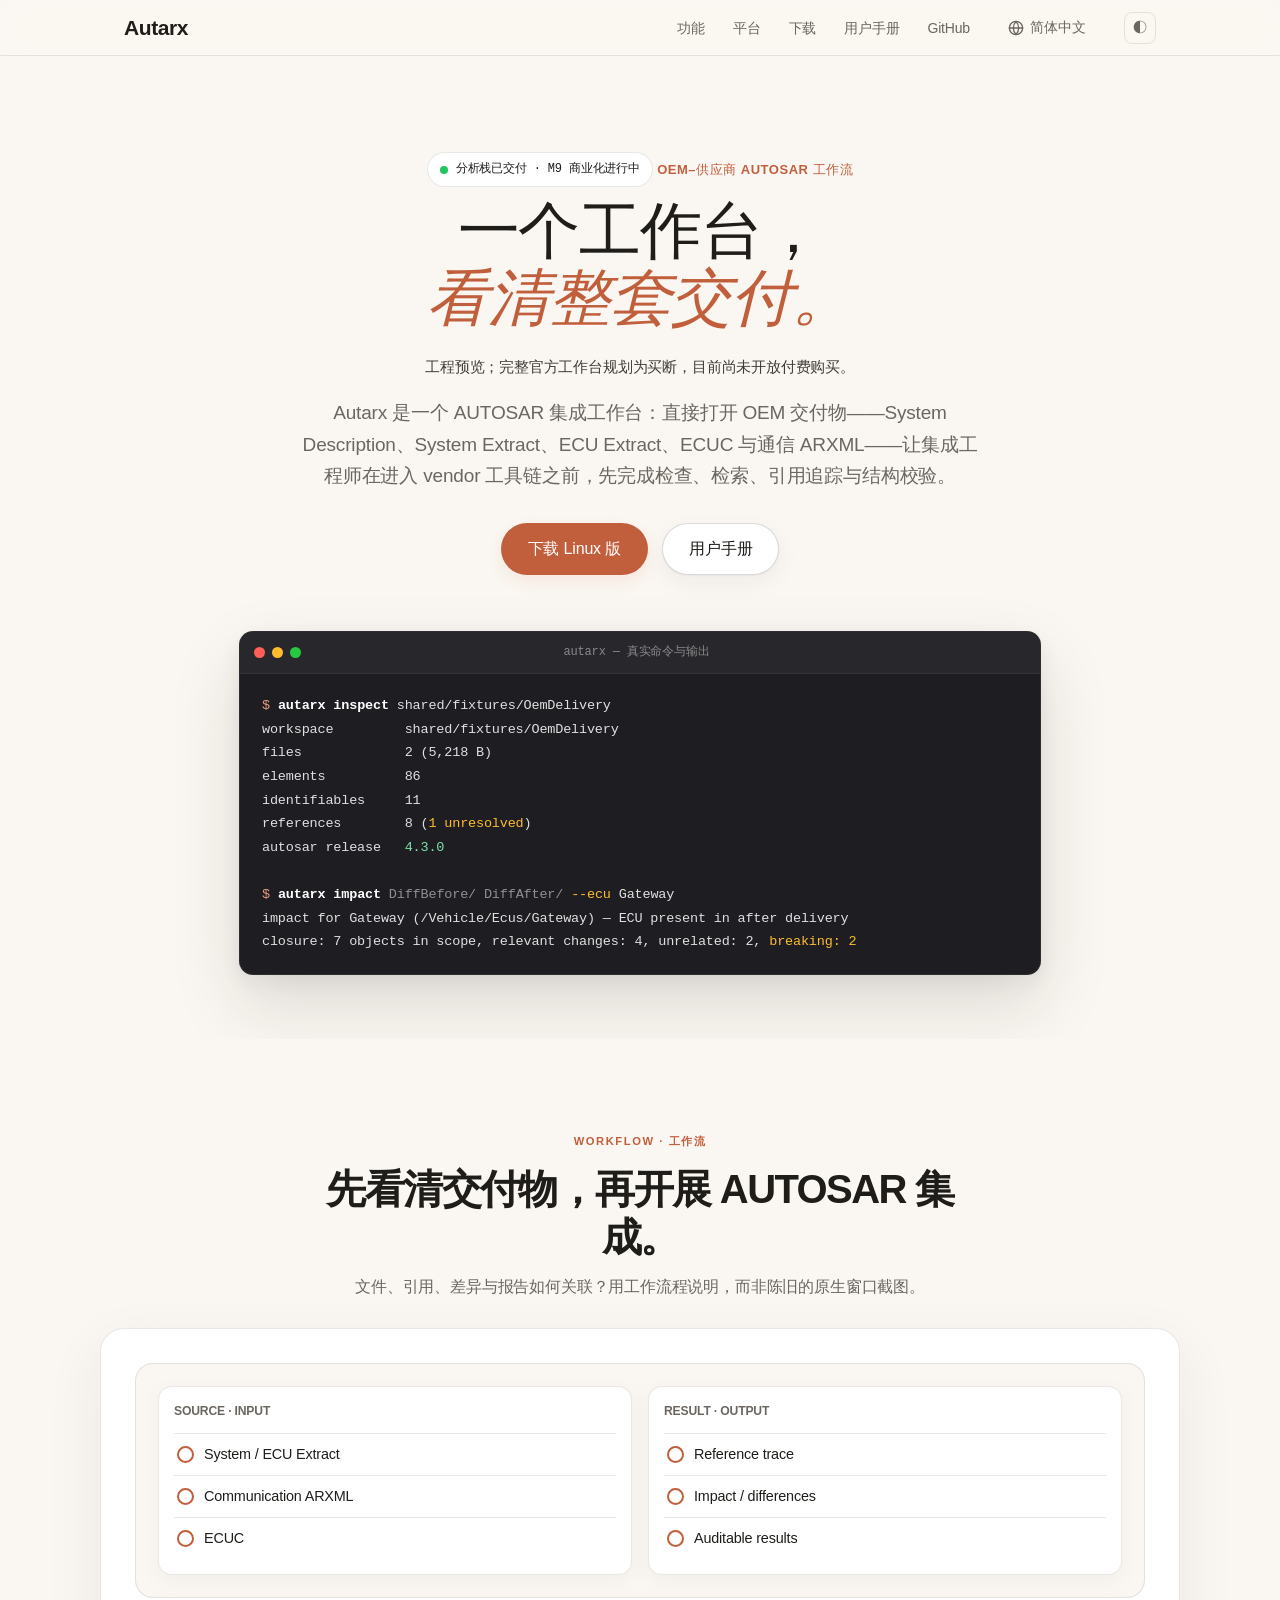
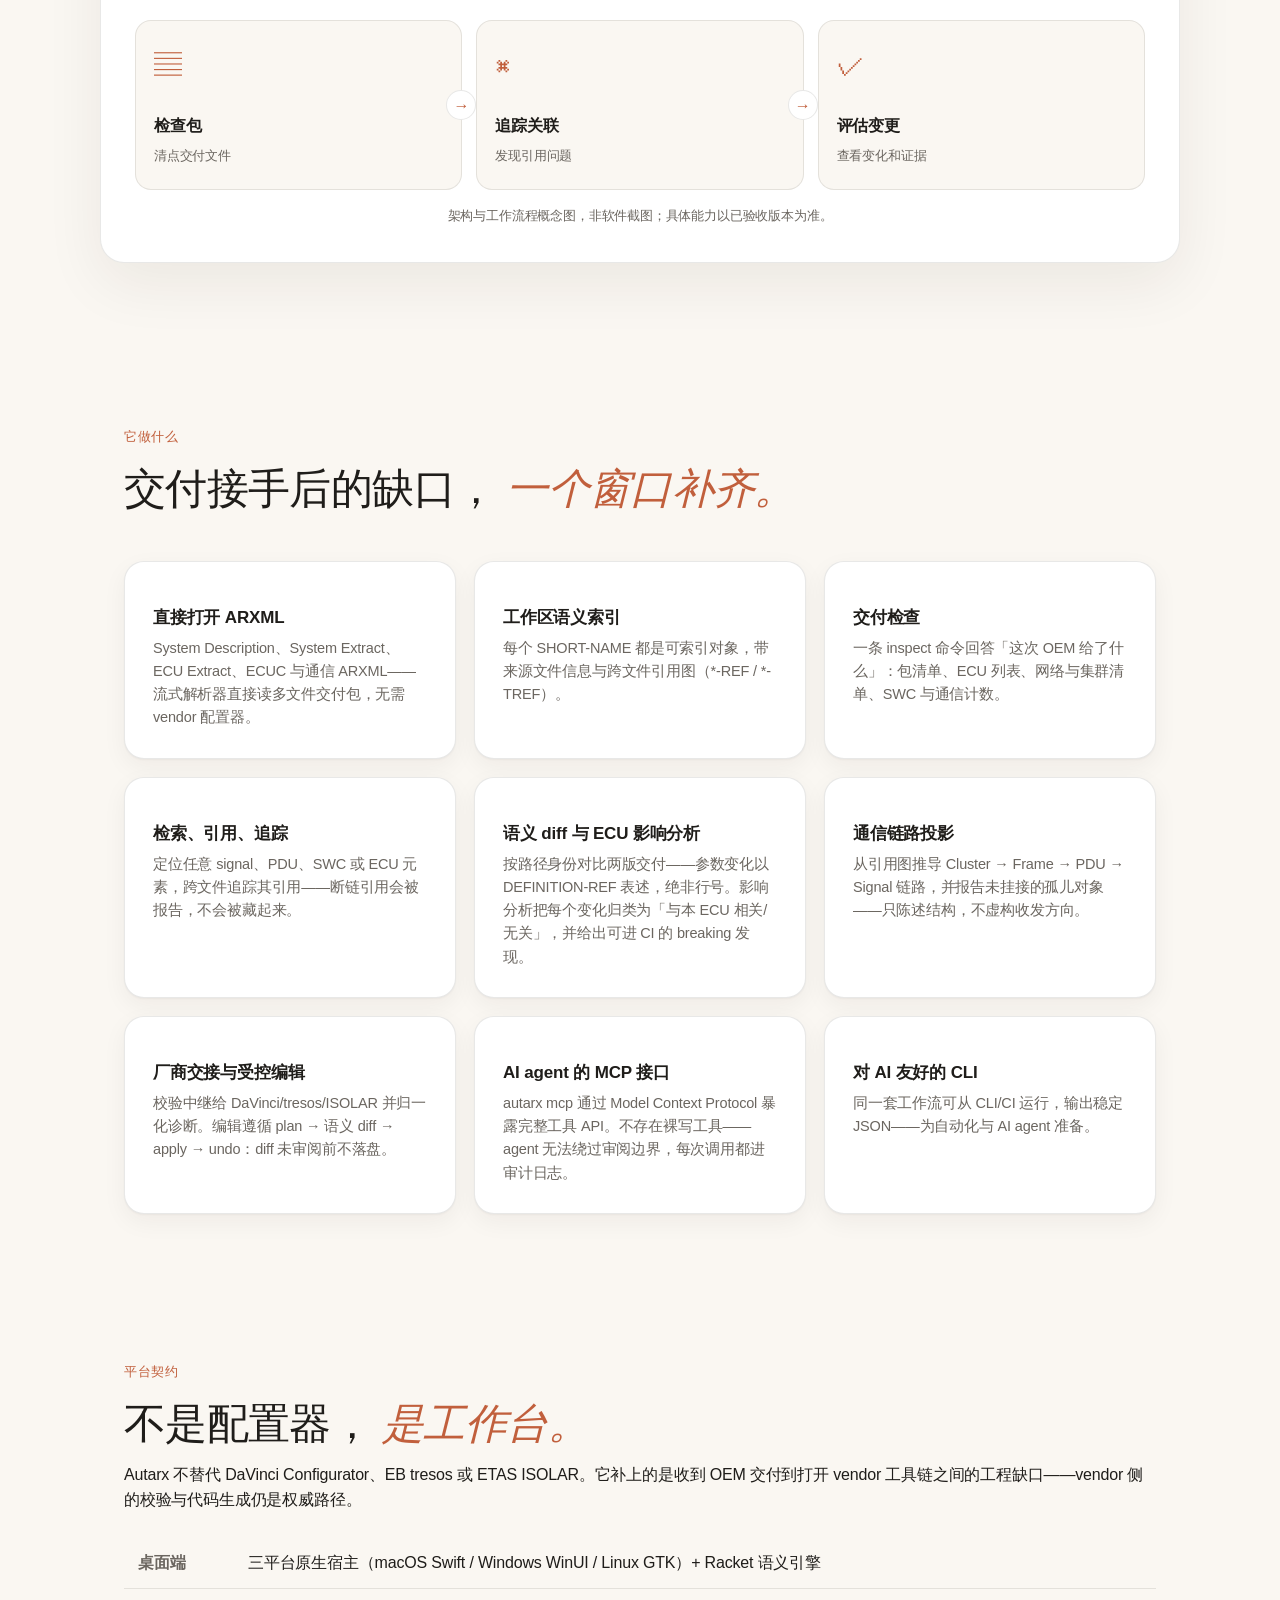
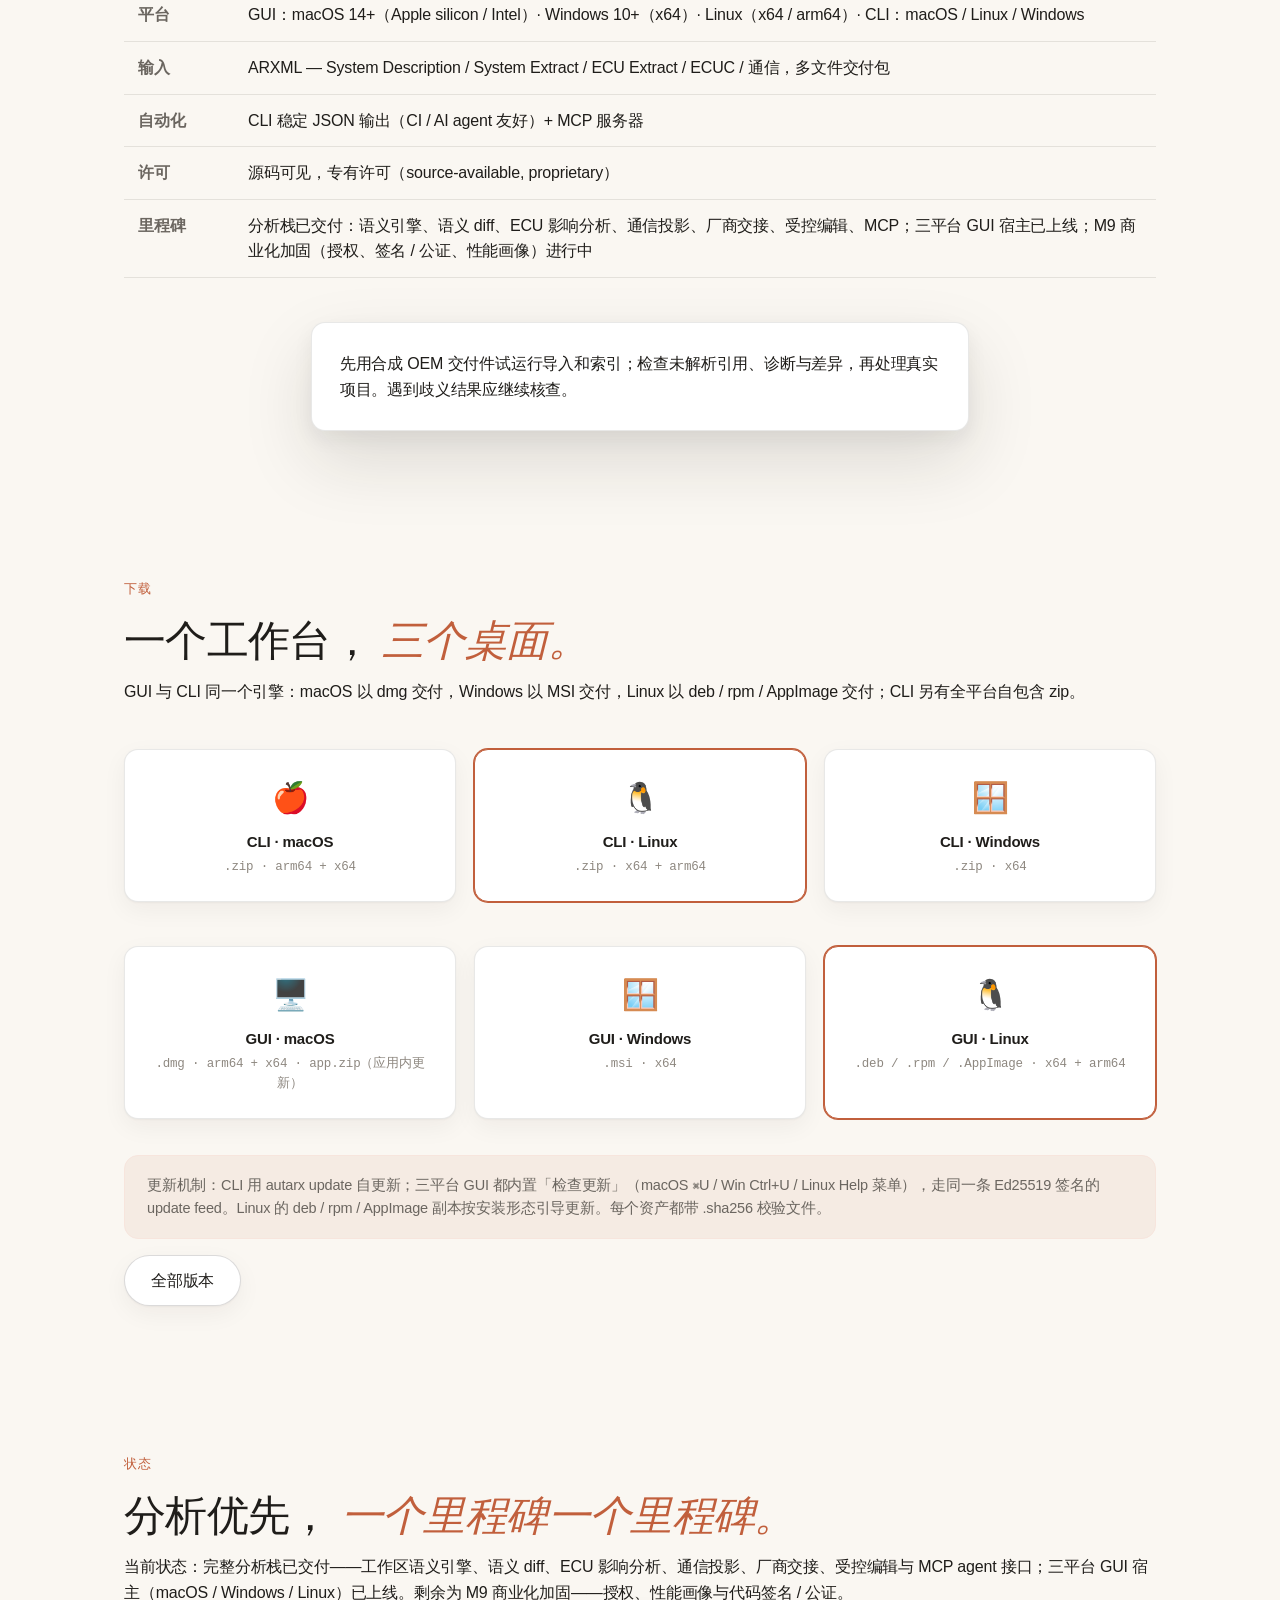
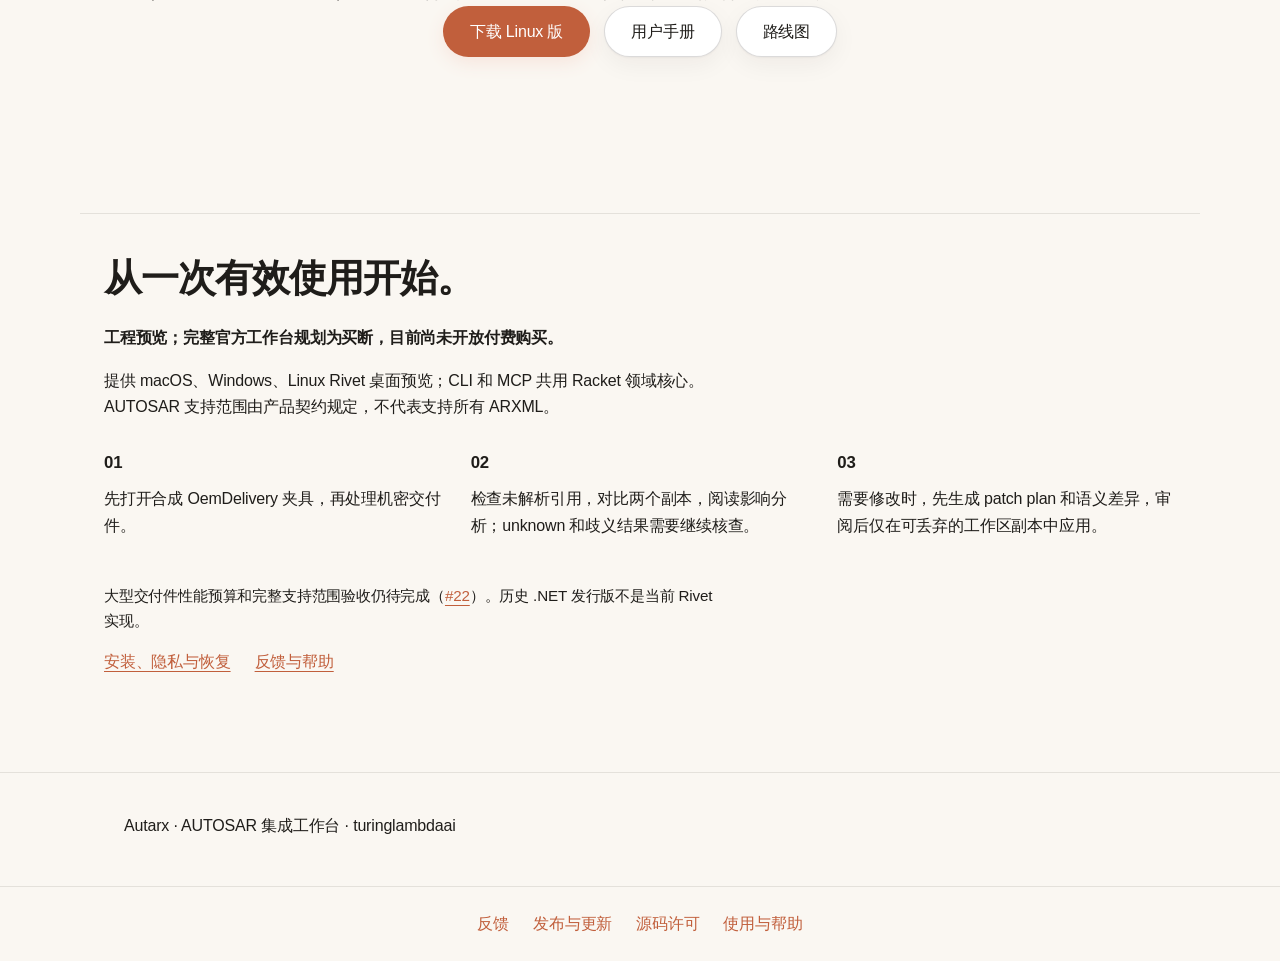
==== commit ddb447c2: "fix(site): show both workflow panels and flexible platform cards on phones" ====
--- a/docs/index.html
+++ b/docs/index.html
@@ -84,6 +84,13 @@
 html:lang(en) .vs-zh,html:lang(zh) .vs-en{display:none!important}
 @media(max-width:700px){.vs-showcase .vs-stage{grid-template-columns:1fr}.vs-showcase .vs-step{min-height:120px}.vs-showcase .vs-step:not(:last-child):after{right:calc(50% - 14px);top:auto;bottom:-15px;transform:rotate(90deg)}.vs-showcase .vs-glyph{margin-bottom:12px}.vs-showcase .vs-reader-art{grid-template-columns:1fr 1fr}.vs-showcase .vs-art{padding:14px}}
 @media(prefers-reduced-motion:reduce){.vs-showcase *, .vs-showcase *:before,.vs-showcase *:after{animation:none!important;transition:none!important}}
+
+/* The architecture comparison must show both panels on narrow phones. */
+@media (max-width: 600px) {
+  .vs-showcase .vs-task-art { grid-template-columns: minmax(0, 1fr); }
+  .vs-showcase .vs-mini-board { min-width: 0; overflow-wrap: anywhere; }
+  .platforms-grid.four { grid-template-columns: minmax(0, 1fr); }
+}
 </style></head>
 <body>
   <nav class="nav-container">
--- a/docs/styles.css
+++ b/docs/styles.css
@@ -0,0 +1,630 @@
+/*
+ * Shared product-site stylesheet — turinglambdaai family design system.
+ * Same token skeleton as taskly.jrtx.site; each site overrides the accent
+ * variables in a small inline <style> block in its <head>.
+ */
+
+:root {
+    --bg: #faf7f2;
+    --bg-card: #FFFFFF;
+    --bg-elevated: #FFFFFF;
+    --text: #1F1D1A;
+    --text-2: #6B6660;
+    --text-3: #8E8880;
+    --accent: #C15F3C;
+    --accent-hover: #A84E2F;
+    --accent-soft: #F7E5DD;
+    --accent-tint: rgba(193, 95, 60, 0.08);
+    --accent-bright: #E89B7E;
+    --border: rgba(31, 29, 26, 0.10);
+    --border-strong: rgba(31, 29, 26, 0.16);
+    --nav-bg: rgba(250, 247, 242, 0.82);
+
+    --font-sans: -apple-system, BlinkMacSystemFont, "SF Pro Text", "Segoe UI", Roboto, Helvetica, Arial, sans-serif;
+    --font-serif: "Newsreader", Georgia, serif;
+    --font-mono: ui-monospace, "SF Mono", "Cascadia Code", Menlo, Consolas, monospace;
+
+    --wrapper-width: 1080px;
+    --radius-l: 20px;
+    --radius-m: 14px;
+    --radius-s: 10px;
+
+    --shadow-card: 0 1px 2px rgba(31, 29, 26, 0.04), 0 8px 24px rgba(31, 29, 26, 0.05);
+    --shadow-hover: 0 2px 4px rgba(31, 29, 26, 0.05), 0 14px 40px rgba(31, 29, 26, 0.09);
+    --shadow-window: 0 30px 70px rgba(31, 29, 26, 0.13), 0 8px 20px rgba(31, 29, 26, 0.06);
+
+    --ease: cubic-bezier(0.2, 0.8, 0.2, 1);
+}
+
+/* theme: data-theme is set by the inline head script — from localStorage
+   when the user has picked manually, otherwise from the system preference.
+   Explicit light overrides exist so a manual choice wins over the OS. */
+:root[data-theme="dark"] {
+    --bg: #1F1D1A;
+    --bg-card: #2B2926;
+    --bg-elevated: #2B2926;
+    --text: #F0EDE8;
+    --text-2: #A8A29A;
+    --text-3: #7D786F;
+    --accent: #D97A55;
+    --accent-hover: #E58A65;
+    --accent-soft: rgba(217, 122, 85, 0.16);
+    --accent-tint: rgba(217, 122, 85, 0.10);
+    --border: rgba(240, 237, 232, 0.12);
+    --border-strong: rgba(240, 237, 232, 0.22);
+    --nav-bg: rgba(31, 29, 26, 0.82);
+    --shadow-card: 0 1px 2px rgba(0, 0, 0, 0.20), 0 8px 24px rgba(0, 0, 0, 0.25);
+    --shadow-hover: 0 2px 4px rgba(0, 0, 0, 0.25), 0 14px 40px rgba(0, 0, 0, 0.35);
+    --shadow-window: 0 30px 70px rgba(0, 0, 0, 0.45), 0 8px 20px rgba(0, 0, 0, 0.30);
+}
+
+:root[data-theme="light"] {
+    --bg: #faf7f2;
+    --bg-card: #FFFFFF;
+    --bg-elevated: #FFFFFF;
+    --text: #1F1D1A;
+    --text-2: #6B6660;
+    --text-3: #8E8880;
+    --accent: #C15F3C;
+    --accent-hover: #A84E2F;
+    --accent-soft: #F7E5DD;
+    --accent-tint: rgba(193, 95, 60, 0.08);
+    --border: rgba(31, 29, 26, 0.10);
+    --border-strong: rgba(31, 29, 26, 0.16);
+    --nav-bg: rgba(250, 247, 242, 0.82);
+}
+
+* { box-sizing: border-box; margin: 0; padding: 0; }
+
+html { scroll-behavior: smooth; }
+
+body {
+    font-family: var(--font-sans);
+    background-color: var(--bg);
+    color: var(--text);
+    line-height: 1.6;
+    letter-spacing: -0.011em;
+    -webkit-font-smoothing: antialiased;
+    -moz-osx-font-smoothing: grayscale;
+}
+
+a { text-decoration: none; color: var(--accent); transition: color 0.2s var(--ease); }
+ul { list-style: none; }
+
+::selection { background: var(--accent-soft); color: var(--text); }
+
+/* ---------- Navigation ---------- */
+.nav-container {
+    position: sticky;
+    top: 0;
+    width: 100%;
+    height: 56px;
+    background: var(--nav-bg);
+    backdrop-filter: saturate(180%) blur(20px);
+    -webkit-backdrop-filter: saturate(180%) blur(20px);
+    border-bottom: 1px solid var(--border);
+    z-index: 9999;
+}
+
+.nav-wrapper {
+    max-width: var(--wrapper-width);
+    margin: 0 auto;
+    height: 100%;
+    display: flex;
+    justify-content: space-between;
+    align-items: center;
+    padding: 0 24px;
+}
+
+.nav-brand {
+    display: flex;
+    align-items: center;
+    gap: 9px;
+    font-weight: 600;
+    font-size: 21px;
+    color: var(--text);
+    letter-spacing: -0.02em;
+}
+
+.nav-logo { flex-shrink: 0; border-radius: 6px; }
+
+.nav-menu { display: flex; gap: 28px; align-items: center; }
+
+.nav-menu a {
+    font-size: 14px;
+    color: var(--text-2);
+    font-weight: 450;
+    transition: color 0.2s;
+}
+.nav-menu a:hover { color: var(--accent); }
+
+/* Language dropdown */
+.lang-dropdown-wrapper { position: relative; }
+.lang-btn {
+    display: flex;
+    align-items: center;
+    gap: 6px;
+    background: none;
+    border: none;
+    cursor: pointer;
+    font-family: var(--font-sans);
+    font-size: 14px;
+    color: var(--text-2);
+    padding: 6px 10px;
+    border-radius: 8px;
+    transition: all 0.2s var(--ease);
+}
+.lang-btn:hover { color: var(--accent); background: var(--accent-tint); }
+.lang-menu {
+    position: absolute;
+    top: calc(100% + 6px);
+    right: 0;
+    background: var(--bg-card);
+    border: 1px solid var(--border);
+    border-radius: var(--radius-s);
+    box-shadow: var(--shadow-hover);
+    padding: 6px;
+    min-width: 130px;
+    opacity: 0;
+    visibility: hidden;
+    transform: translateY(-4px);
+    transition: all 0.18s var(--ease);
+    z-index: 10000;
+}
+.lang-dropdown-wrapper:hover .lang-menu,
+.lang-dropdown-wrapper:focus-within .lang-menu {
+    opacity: 1;
+    visibility: visible;
+    transform: translateY(0);
+}
+.lang-menu li {
+    padding: 7px 12px;
+    font-size: 14px;
+    color: var(--text);
+    border-radius: 6px;
+    cursor: pointer;
+    transition: background 0.15s;
+}
+.lang-menu li:hover { background: var(--accent-tint); color: var(--accent); }
+
+.theme-btn {
+    display: flex;
+    align-items: center;
+    justify-content: center;
+    width: 32px;
+    height: 32px;
+    border: 1px solid var(--border);
+    background: transparent;
+    color: var(--text-2);
+    border-radius: 8px;
+    font-size: 14px;
+    cursor: pointer;
+    transition: all 0.2s var(--ease);
+}
+.theme-btn:hover { color: var(--accent); background: var(--accent-tint); }
+
+/* ---------- Layout ---------- */
+.container { max-width: var(--wrapper-width); margin: 0 auto; padding: 0 24px; }
+section { padding: 72px 0; }
+
+.eyebrow {
+    display: inline-block;
+    font-size: 13px;
+    font-weight: 550;
+    letter-spacing: 0.04em;
+    text-transform: uppercase;
+    color: var(--accent);
+    margin-bottom: 18px;
+}
+
+.section-title {
+    font-family: var(--font-serif);
+    font-size: 42px;
+    line-height: 1.12;
+    font-weight: 500;
+    letter-spacing: -0.015em;
+    color: var(--text);
+    margin-bottom: 14px;
+}
+.section-title .accent { color: var(--accent); font-style: italic; }
+
+.section-lead {
+    font-size: 18px;
+    color: var(--text-2);
+    max-width: 640px;
+    line-height: 1.65;
+}
+
+.text-center { text-align: center; }
+.text-center .section-lead { margin: 0 auto; }
+
+/* ---------- Hero ---------- */
+.hero { padding: 96px 0 64px; text-align: center; overflow: hidden; }
+
+.hero h1 {
+    font-family: var(--font-serif);
+    font-size: clamp(38px, 6vw, 62px);
+    line-height: 1.08;
+    font-weight: 500;
+    letter-spacing: -0.02em;
+    margin-bottom: 22px;
+}
+.hero h1 .accent { color: var(--accent); font-style: italic; }
+.hero h1 span { display: block; }
+
+.hero .lead {
+    font-size: 19px;
+    color: var(--text-2);
+    max-width: 680px;
+    margin: 0 auto 32px;
+    line-height: 1.65;
+}
+
+.hero-buttons {
+    display: flex;
+    gap: 14px;
+    justify-content: center;
+    flex-wrap: wrap;
+    margin-bottom: 20px;
+}
+
+.btn {
+    display: inline-flex;
+    align-items: center;
+    gap: 8px;
+    padding: 12px 26px;
+    border-radius: 999px;
+    font-size: 16px;
+    font-weight: 500;
+    transition: all 0.2s var(--ease);
+    border: 1px solid transparent;
+}
+.btn-primary {
+    background: var(--accent);
+    color: #fff;
+    box-shadow: 0 6px 18px var(--accent-soft);
+}
+.btn-primary:hover {
+    background: var(--accent-hover);
+    transform: translateY(-1px);
+    box-shadow: 0 10px 26px var(--accent-soft);
+}
+.btn-secondary {
+    background: var(--bg-card);
+    color: var(--text);
+    border: 1px solid var(--border-strong);
+    box-shadow: var(--shadow-card);
+}
+.btn-secondary:hover { color: var(--accent); border-color: var(--accent); }
+
+.hero-visual {
+    max-width: 900px;
+    margin: 56px auto 0;
+    position: relative;
+}
+
+/* ---------- Bento feature grid ---------- */
+.bento-grid {
+    display: grid;
+    grid-template-columns: repeat(3, 1fr);
+    gap: 18px;
+    margin-top: 48px;
+}
+.bento-card {
+    background: var(--bg-card);
+    border: 1px solid var(--border);
+    border-radius: var(--radius-l);
+    padding: 28px;
+    transition: all 0.25s var(--ease);
+    box-shadow: var(--shadow-card);
+}
+.bento-card:hover {
+    transform: translateY(-3px);
+    box-shadow: var(--shadow-hover);
+    border-color: var(--accent);
+}
+.bento-card.span-2 { grid-column: span 2; }
+.bento-card h3 {
+    font-size: 17px;
+    font-weight: 600;
+    margin: 14px 0 6px;
+    letter-spacing: -0.01em;
+}
+.bento-card p { font-size: 14.5px; color: var(--text-2); line-height: 1.6; }
+.card-icon {
+    width: 42px;
+    height: 42px;
+    border-radius: 11px;
+    background: var(--accent-soft);
+    color: var(--accent);
+    display: flex;
+    align-items: center;
+    justify-content: center;
+}
+
+/* ---------- Code windows (mac-style) ---------- */
+.code-window {
+    background: #1E1E22;
+    border-radius: var(--radius-m);
+    box-shadow: var(--shadow-window);
+    overflow: hidden;
+    text-align: left;
+    border: 1px solid rgba(255, 255, 255, 0.07);
+}
+.window-header {
+    display: flex;
+    align-items: center;
+    padding: 11px 14px;
+    background: rgba(255, 255, 255, 0.045);
+    border-bottom: 1px solid rgba(255, 255, 255, 0.06);
+}
+.window-controls { display: flex; gap: 7px; }
+.traffic-light { width: 11px; height: 11px; border-radius: 50%; }
+.traffic-light.close { background: #FF5F57; }
+.traffic-light.minimize { background: #FEBC2E; }
+.traffic-light.maximize { background: #28C840; }
+.window-title {
+    flex: 1;
+    text-align: center;
+    font-size: 12px;
+    color: rgba(255, 255, 255, 0.45);
+    font-family: var(--font-mono);
+    margin-right: 54px;
+}
+.code-body {
+    padding: 20px 22px;
+    font-family: var(--font-mono);
+    font-size: 13.5px;
+    line-height: 1.75;
+    color: rgba(255, 255, 255, 0.86);
+    overflow-x: auto;
+    white-space: pre;
+}
+.code-body .prompt { color: var(--accent-bright, #6CB6FF); user-select: none; }
+.code-body .cmd { color: #FFFFFF; font-weight: 600; }
+.code-body .str { color: #7EE2A8; }
+.code-body .flag { color: #FEBC2E; }
+.code-body .comment { color: rgba(255, 255, 255, 0.38); }
+.code-body .ok { color: #7EE2A8; }
+.code-body .kw { color: #C792EA; }
+.code-body .dim { color: rgba(255, 255, 255, 0.5); }
+
+/* ---------- Split view (two code panes side by side) ---------- */
+.split-view {
+    display: grid;
+    grid-template-columns: 1fr 1fr;
+    gap: 18px;
+    margin-top: 48px;
+}
+.split-pane-label {
+    font-size: 13px;
+    font-weight: 600;
+    color: var(--text-2);
+    margin: 26px 0 10px;
+    letter-spacing: 0.02em;
+    text-transform: uppercase;
+}
+.split-view .split-pane-label { margin-top: 0; }
+
+/* ---------- Compare table ---------- */
+.compare-table-wrap {
+    margin-top: 44px;
+    overflow-x: auto;
+    border-radius: var(--radius-l);
+    border: 1px solid var(--border);
+    background: var(--bg-card);
+    box-shadow: var(--shadow-card);
+}
+table.compare {
+    width: 100%;
+    border-collapse: collapse;
+    font-size: 14px;
+    min-width: 620px;
+}
+.compare th, .compare td {
+    padding: 13px 18px;
+    text-align: left;
+    border-bottom: 1px solid var(--border);
+}
+.compare th {
+    font-weight: 600;
+    background: var(--accent-tint);
+    color: var(--text);
+    white-space: nowrap;
+}
+.compare td:first-child { font-weight: 550; color: var(--text-2); white-space: nowrap; }
+.compare tr:last-child td { border-bottom: none; }
+.compare td { color: var(--text); }
+.compare .yes { color: var(--accent); font-weight: 600; }
+
+/* ---------- Download / platform grid ---------- */
+.platforms-grid {
+    display: grid;
+    grid-template-columns: repeat(3, 1fr);
+    gap: 18px;
+    margin-top: 44px;
+}
+.platform-card {
+    background: var(--bg-card);
+    border: 1px solid var(--border);
+    border-radius: var(--radius-m);
+    padding: 24px;
+    text-align: center;
+    transition: all 0.2s var(--ease);
+    display: block;
+    color: var(--text);
+    box-shadow: var(--shadow-card);
+}
+.platform-card:hover {
+    transform: translateY(-2px);
+    box-shadow: var(--shadow-hover);
+    border-color: var(--accent);
+    color: var(--text);
+}
+.platform-icon { font-size: 30px; margin-bottom: 8px; color: var(--text-2); }
+.platform-name { font-weight: 600; font-size: 15px; }
+.platform-format { font-size: 12.5px; color: var(--text-3); font-family: var(--font-mono); margin-top: 3px; }
+
+.download-cta {
+    margin-top: 30px;
+    font-size: 14px;
+    color: var(--text-2);
+}
+.version-badge {
+    display: inline-flex;
+    align-items: center;
+    gap: 6px;
+    background: var(--bg-card);
+    border: 1px solid var(--border);
+    padding: 5px 14px;
+    border-radius: 999px;
+    font-size: 13px;
+    color: var(--text-2);
+}
+.version-badge .ver { color: var(--accent); font-weight: 600; }
+
+/* ---------- Callout ---------- */
+.callout {
+    margin-top: 36px;
+    background: var(--accent-tint);
+    border: 1px solid var(--accent-soft);
+    border-radius: var(--radius-m);
+    padding: 18px 22px;
+    font-size: 14.5px;
+    color: var(--text-2);
+}
+.callout strong { color: var(--text); }
+
+/* ---------- Loop diagram (benchpilot) ---------- */
+.loop-diagram {
+    display: flex;
+    align-items: center;
+    justify-content: center;
+    gap: 10px;
+    flex-wrap: wrap;
+    margin: 48px 0 8px;
+}
+.loop-step {
+    background: var(--bg-card);
+    border: 1px solid var(--border);
+    border-radius: 999px;
+    padding: 10px 22px;
+    font-family: var(--font-mono);
+    font-size: 14px;
+    font-weight: 600;
+    box-shadow: var(--shadow-card);
+    color: var(--text);
+}
+.loop-step.hot {
+    border-color: var(--accent);
+    color: var(--accent);
+    background: var(--accent-tint);
+}
+.loop-arrow { color: var(--text-3); font-size: 18px; }
+
+/* ---------- Stacked architecture (benchpilot) ---------- */
+.arch-stack {
+    margin-top: 44px;
+    display: flex;
+    flex-direction: column;
+    align-items: center;
+    gap: 10px;
+}
+.arch-row {
+    display: flex;
+    gap: 12px;
+    justify-content: center;
+    flex-wrap: wrap;
+}
+.arch-node {
+    background: var(--bg-card);
+    border: 1px solid var(--border);
+    border-radius: var(--radius-s);
+    padding: 9px 20px;
+    font-family: var(--font-mono);
+    font-size: 13.5px;
+    box-shadow: var(--shadow-card);
+    color: var(--text);
+}
+.arch-node.core {
+    border-color: var(--accent);
+    background: var(--accent-tint);
+    color: var(--accent);
+    font-weight: 600;
+}
+.arch-node.hw { border-style: dashed; color: var(--text-2); }
+.arch-connector { color: var(--text-3); font-size: 15px; line-height: 1; }
+
+/* ---------- Mockup: generic app screen ---------- */
+.app-window {
+    background: var(--bg-elevated);
+    border-radius: var(--radius-m);
+    box-shadow: var(--shadow-window);
+    overflow: hidden;
+    text-align: left;
+    border: 1px solid var(--border);
+}
+
+/* ---------- Footer ---------- */
+footer {
+    border-top: 1px solid var(--border);
+    padding: 40px 0 48px;
+    margin-top: 40px;
+}
+.footer-content {
+    max-width: var(--wrapper-width);
+    margin: 0 auto;
+    padding: 0 24px;
+    display: flex;
+    justify-content: space-between;
+    align-items: center;
+    flex-wrap: wrap;
+    gap: 16px;
+}
+.footer-brand {
+    display: flex;
+    align-items: center;
+    gap: 9px;
+    font-weight: 600;
+    font-size: 16px;
+    color: var(--text);
+}
+.footer-links { display: flex; gap: 22px; }
+.footer-links a { font-size: 13.5px; color: var(--text-2); }
+.footer-links a:hover { color: var(--accent); }
+.footer-note { font-size: 13px; color: var(--text-3); }
+
+/* ---------- Scroll animation ----------
+   Hidden-until-revealed only when JS is active (html.js-anim), so content
+   stays visible without JavaScript and for crawlers. */
+html.js-anim .animate-on-scroll {
+    opacity: 0;
+    transform: translateY(22px);
+    transition: opacity 0.7s var(--ease), transform 0.7s var(--ease);
+}
+html.js-anim .animate-on-scroll.is-visible { opacity: 1; transform: translateY(0); }
+
+/* ---------- Responsive ---------- */
+@media (max-width: 900px) {
+    .bento-grid { grid-template-columns: 1fr 1fr; }
+    .platforms-grid { grid-template-columns: 1fr; }
+    .split-view { grid-template-columns: 1fr; }
+    section { padding: 56px 0; }
+    .hero { padding: 72px 0 48px; }
+}
+
+@media (max-width: 600px) {
+    .bento-grid { grid-template-columns: 1fr; }
+    .bento-card.span-2 { grid-column: span 1; }
+    .section-title { font-size: 32px; }
+    .nav-menu { gap: 16px; }
+    .nav-menu a.optional { display: none; }
+}
+
+/* Small screens: the brand and every action get their own wrapping rows. */
+@media (max-width: 600px) {
+  .nav-container { height: auto; }
+  .nav-wrapper { height: auto; flex-direction: column; align-items: flex-start; gap: 8px; padding: 10px 16px; }
+  .nav-menu { width: 100%; min-width: 0; flex-wrap: wrap; gap: 8px 12px; }
+  .nav-menu a { font-size: 13px; }
+}
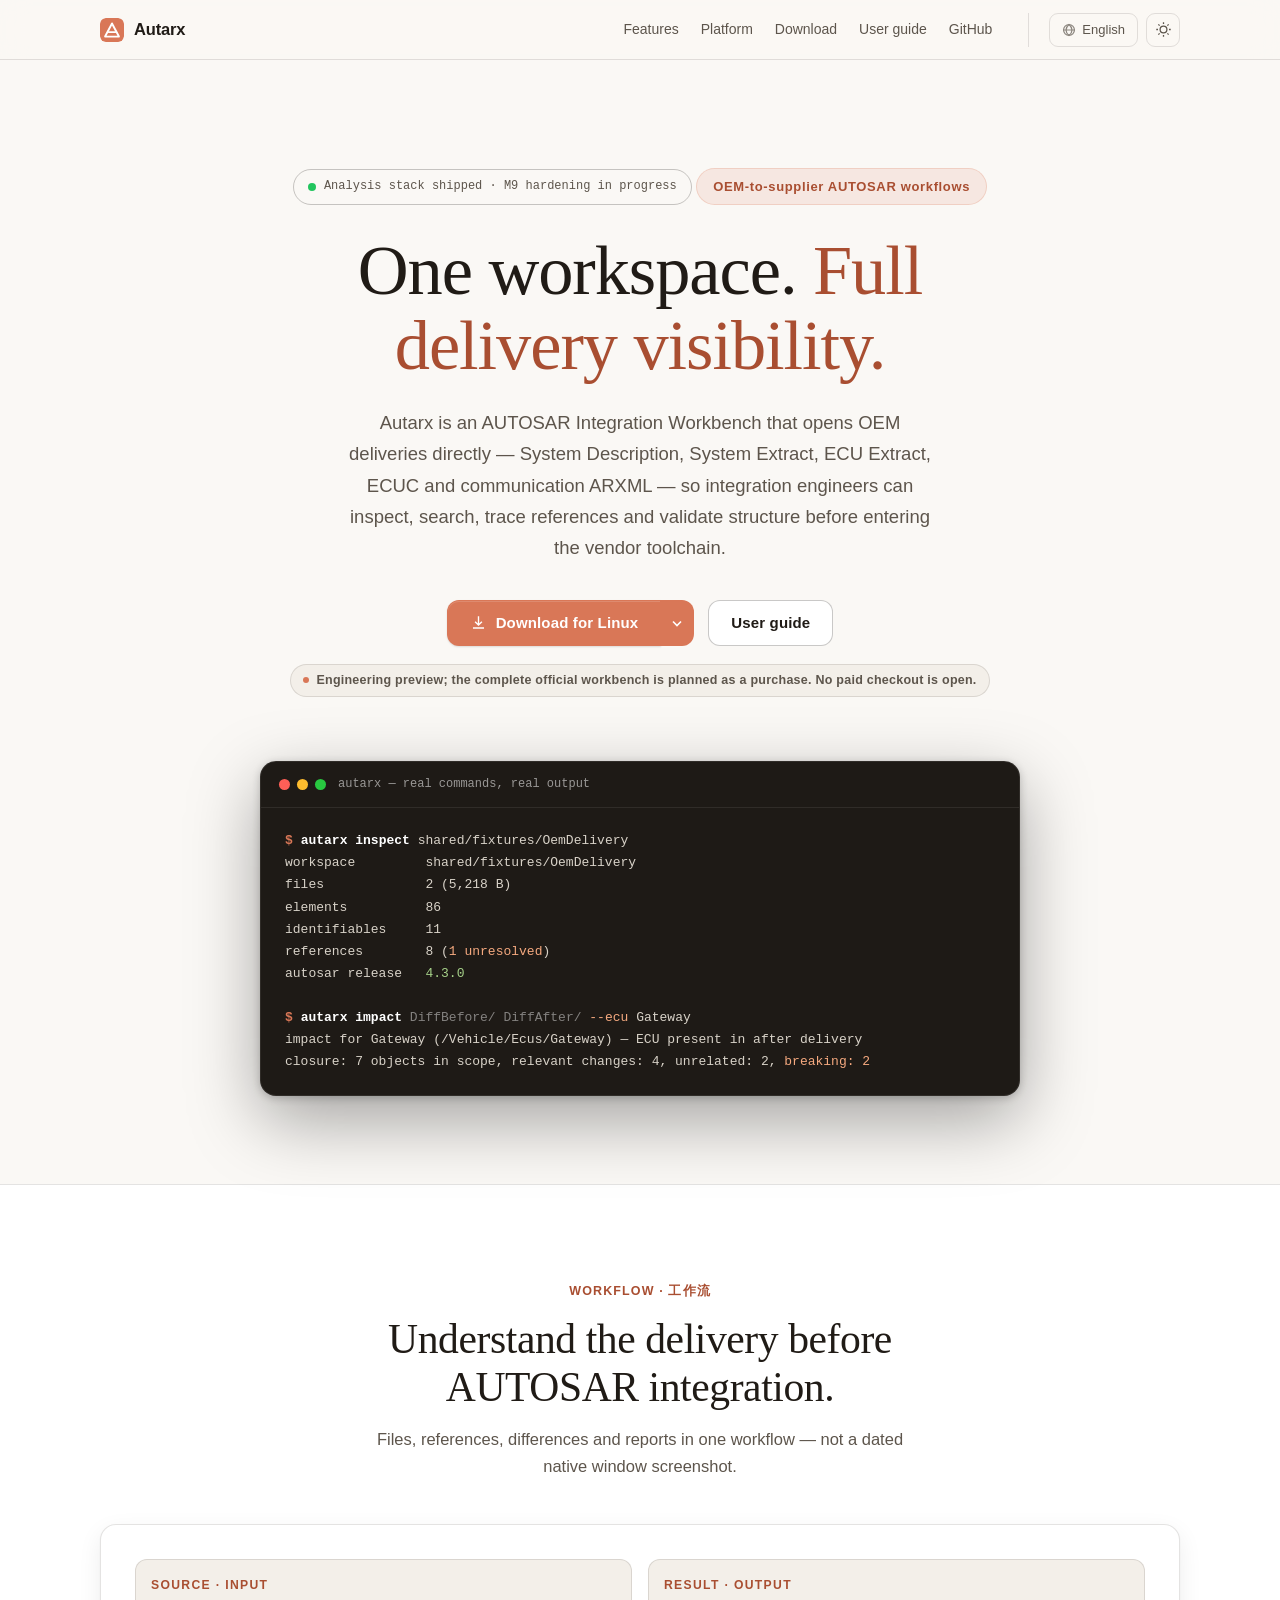
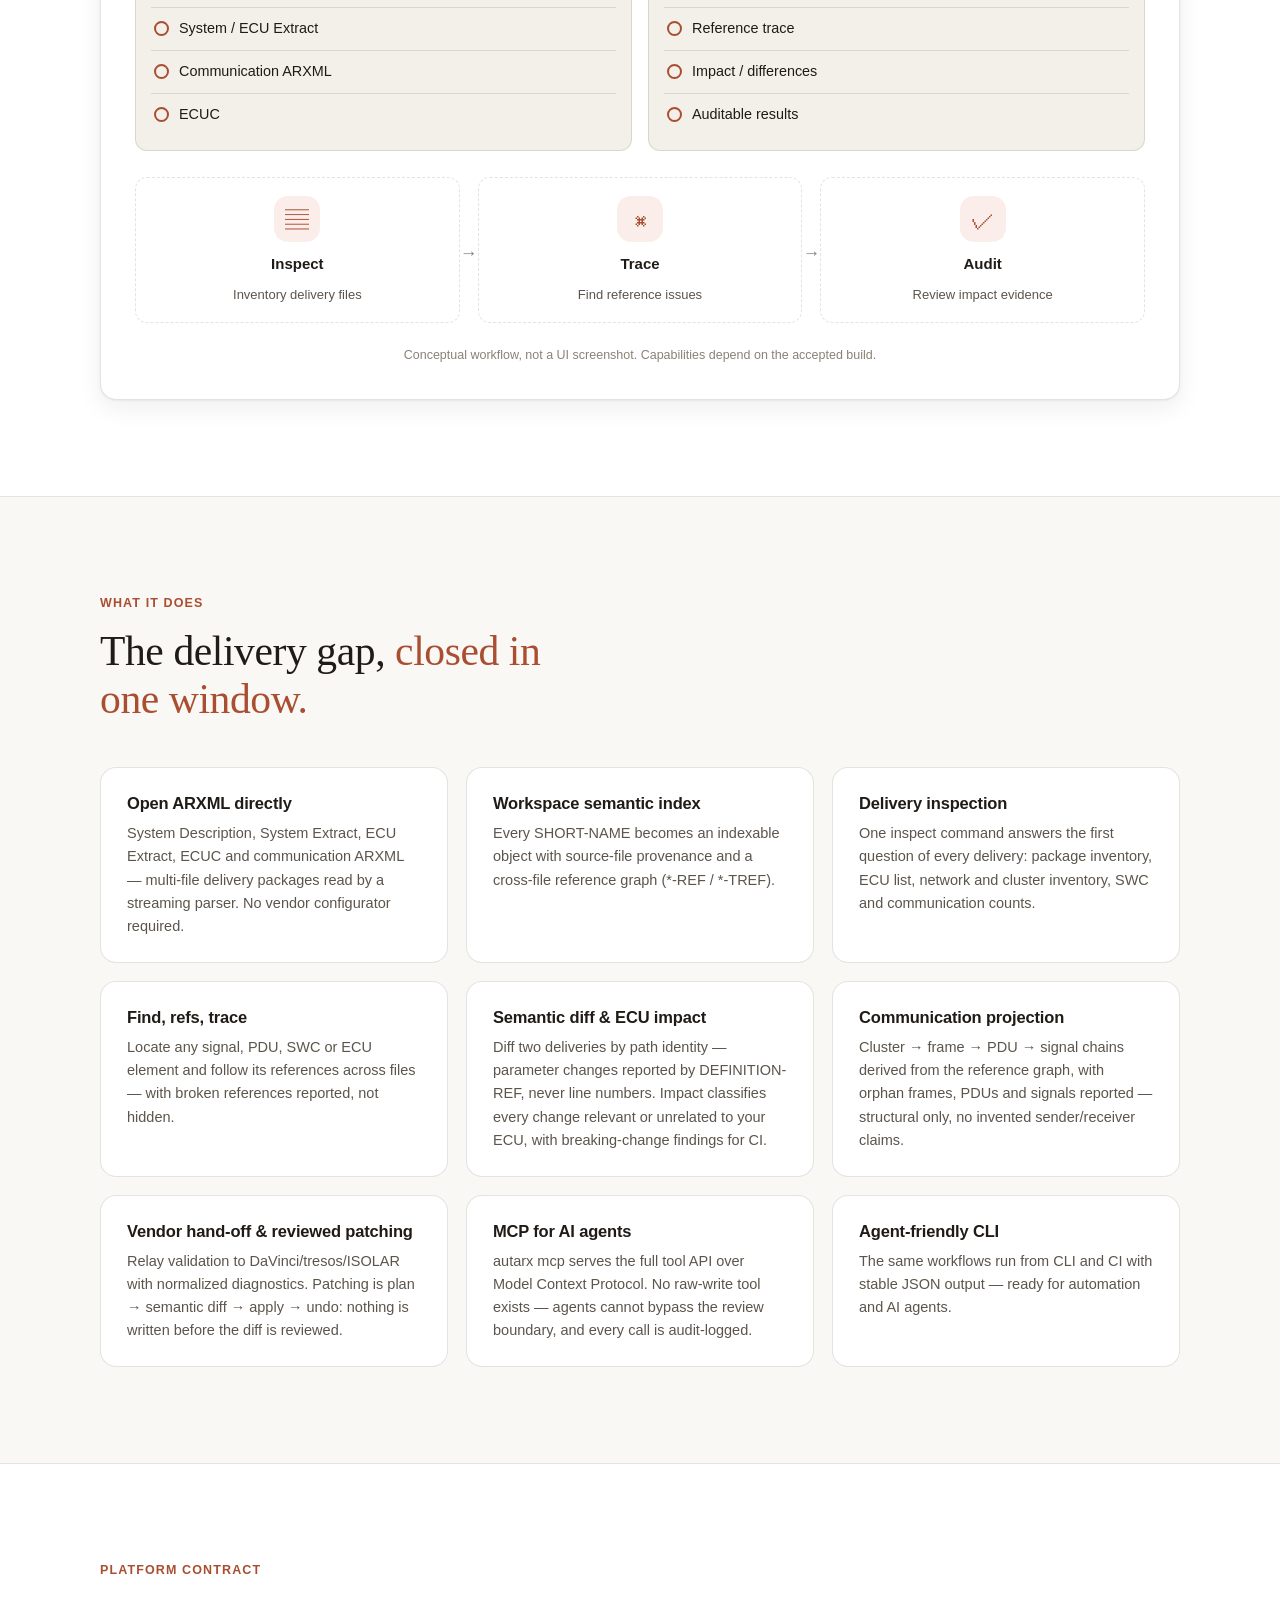
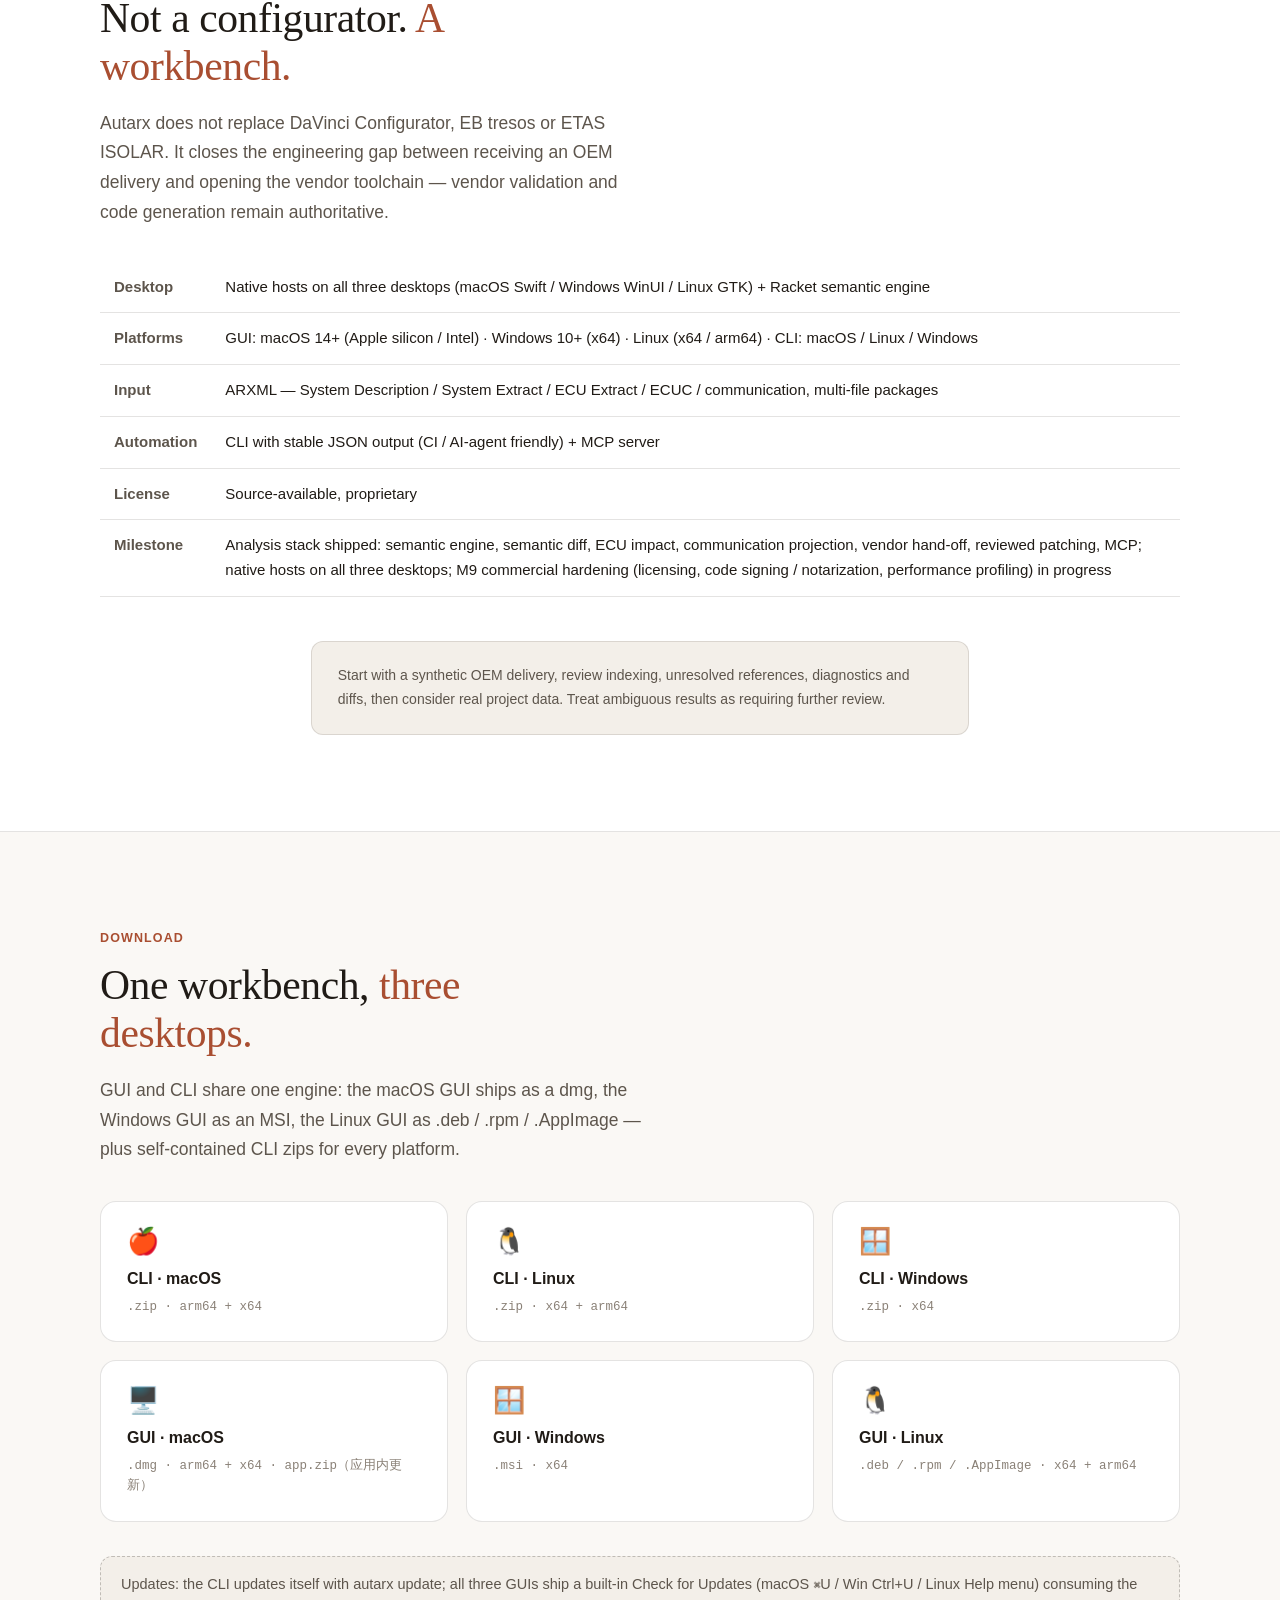
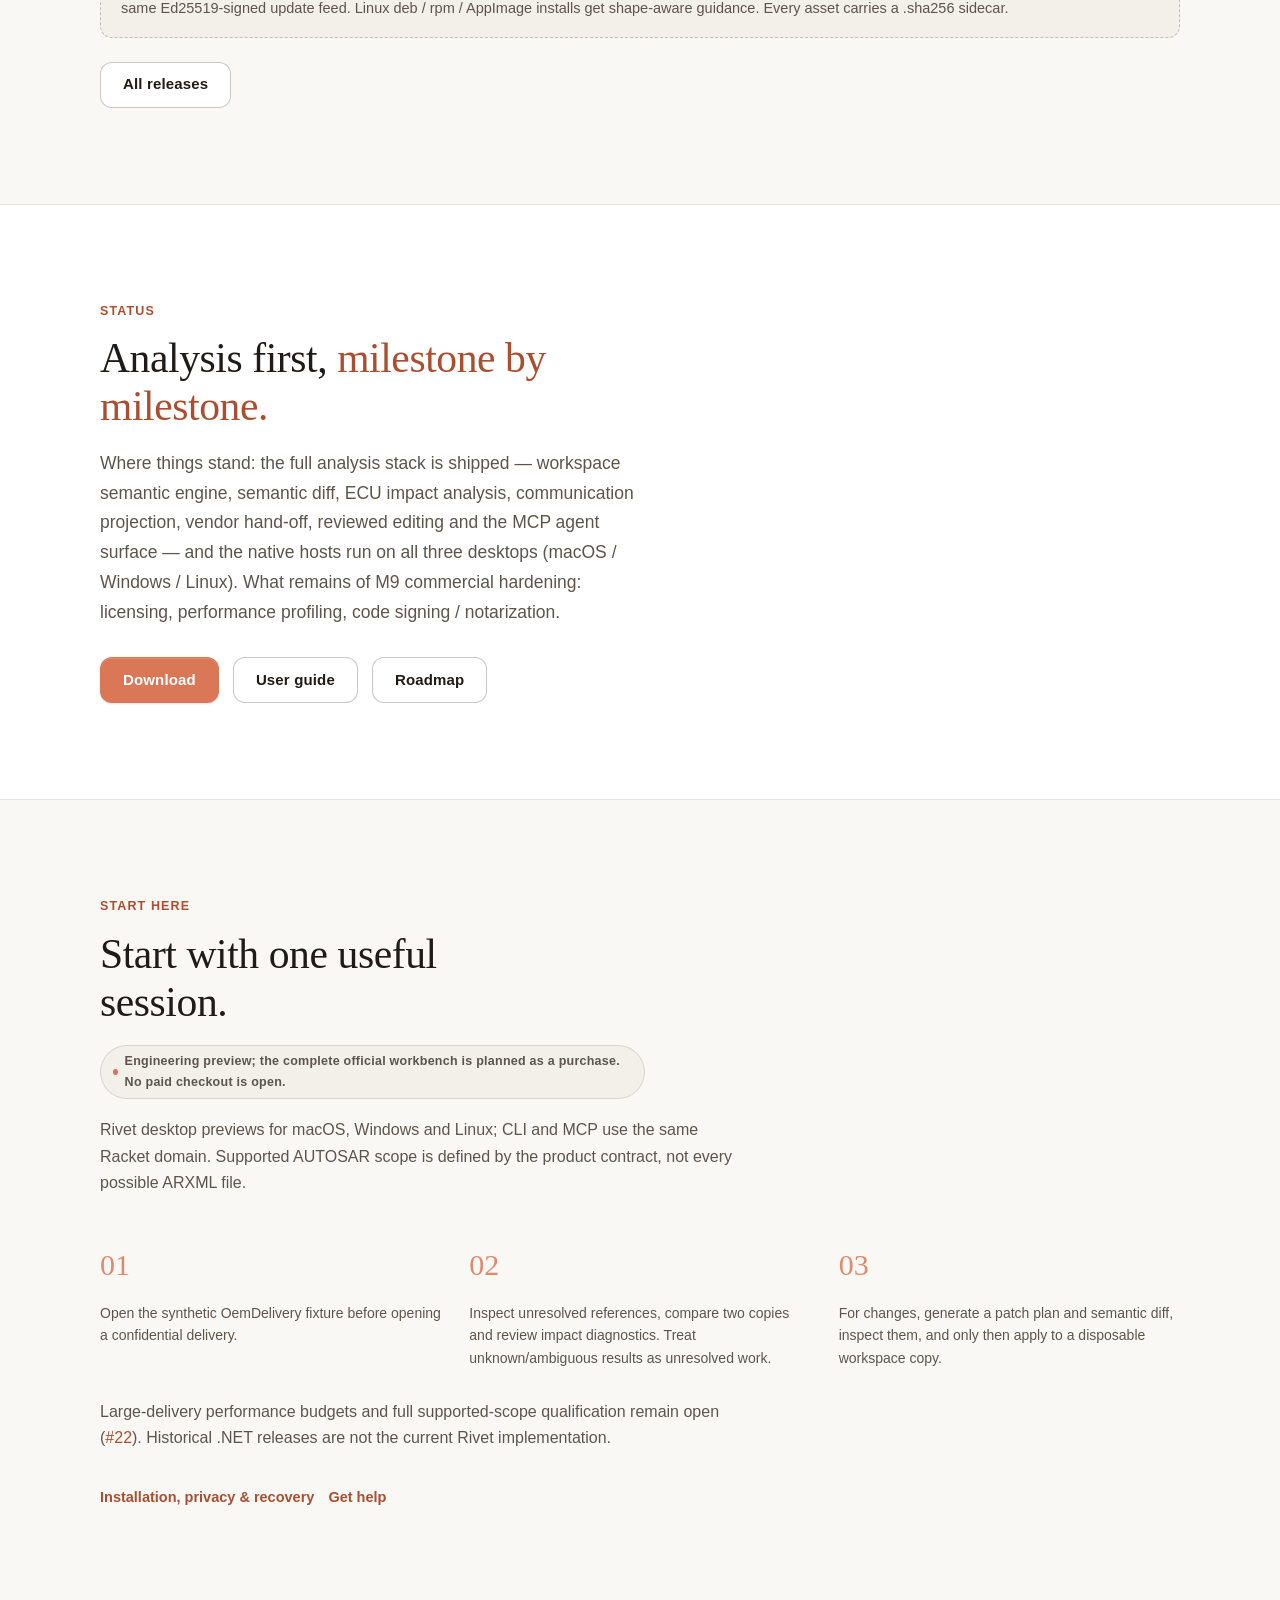
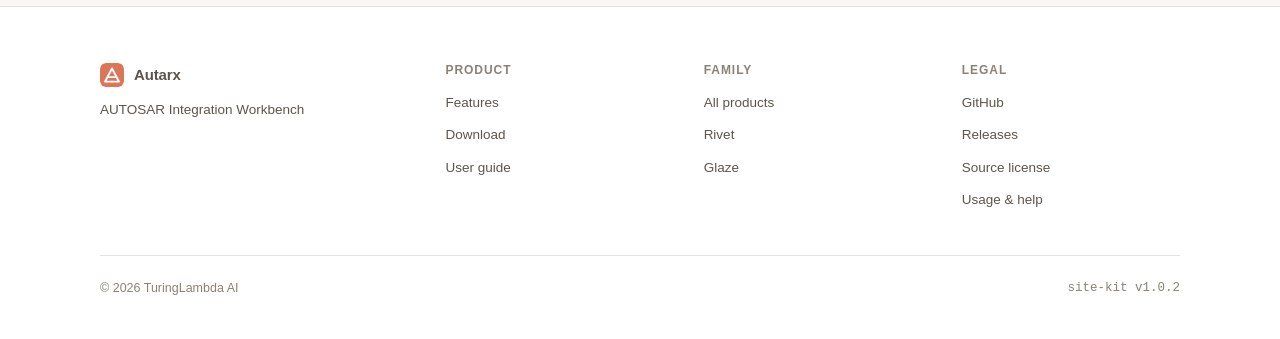
==== commit 27fd427f: "site: rebuild homepage on site-kit v1.0.2 - adopt the family design system (terracotta accent, Newsr" ====
--- a/docs/index.html
+++ b/docs/index.html
@@ -1,140 +1,114 @@
 <!DOCTYPE html>
-<html lang="zh-CN" data-theme="light">
+<html lang="zh-CN" data-kit-id="autarx">
+
 <head>
-  <meta charset="UTF-8">
-  <meta name="viewport" content="width=device-width, initial-scale=1.0">
-  <title>Autarx — AUTOSAR 集成工作台</title>
-  <meta name="description" content="AUTOSAR 集成工作台：直接打开 OEM 交付物，在进入 vendor 工具链之前完成检查、检索、引用追踪与 ARXML 校验。">
-  <script>
-    // no-flash theme: from localStorage when the user picked manually,
-    // otherwise from the system preference (payback family pattern).
-    (function () {
-      var t;
-      try { t = localStorage.getItem('autarx-theme'); } catch (e) {}
-      if (t !== 'dark' && t !== 'light') t = matchMedia('(prefers-color-scheme: dark)').matches ? 'dark' : 'light';
-      document.documentElement.dataset.theme = t;
-    })();
-  </script>
-  <link rel="stylesheet" href="styles.css">
-  <style>
-    .status-pill { display:inline-flex; gap:8px; align-items:center; padding:7px 12px; border-radius:999px; border:1px solid var(--border); font-family:var(--font-mono); font-size:12px; background:var(--bg-card); }
-    .status-dot { width:8px; height:8px; border-radius:50%; background:#22c55e; }
-    .hero-copy { max-width:850px; }
-    .support-table { width:100%; border-collapse:collapse; margin-top:24px; }
-    .support-table th,.support-table td { text-align:left; padding:13px 14px; border-bottom:1px solid var(--border); vertical-align:top; }
-    .support-table th { color:var(--text-2); white-space:nowrap; width:110px; }
-    .platforms-grid.four { grid-template-columns: repeat(3, 1fr); }
-    .dev-note { display:inline-block; margin-top:8px; font-size:12px; color:var(--text-3); border:1px dashed var(--border-strong); border-radius:999px; padding:3px 10px; }
-  </style>
-<script>
-var _hmt = _hmt || [];
-(function() {
-  var hm = document.createElement("script");
-  hm.src = "https://hm.baidu.com/hm.js?8e2445912635226bcba0c400bfb6079d";
-  var s = document.getElementsByTagName("script")[0];
-  s.parentNode.insertBefore(hm, s);
-})();
-</script>
-<style>
-  #product-support { display:flex; flex-wrap:wrap; justify-content:center; gap:12px 24px; padding:24px; font:inherit; border-top:1px solid var(--border, #a8a29e); }
-  #product-support a:focus-visible { outline:2px solid currentColor; outline-offset:4px; }
-  html:lang(en) #product-support .support-zh, html:lang(zh) #product-support .support-en { display:none; }
-</style>
-<style id="product-start-style">
-.product-availability{font-size:.95rem;line-height:1.65;max-width:72ch;margin:18px 0;opacity:.85} .hero .product-availability{margin-left:auto;margin-right:auto}
-.product-start{max-width:1120px;margin:64px auto;padding:32px 24px;border-top:1px solid var(--border,#aaa);font:inherit;line-height:1.65}
-.product-start h2{font-size:clamp(1.7rem,3vw,2.4rem);letter-spacing:-.025em;margin:0 0 16px}.product-start h3{font-size:1.05rem;margin:0 0 10px}.product-start p{margin:0 0 16px;max-width:74ch}.product-start-grid{display:grid;grid-template-columns:repeat(3,minmax(0,1fr));gap:28px;margin:28px 0}.product-start a{text-decoration:underline;text-underline-offset:4px;overflow-wrap:anywhere}.product-start a:focus-visible{outline:2px solid currentColor;outline-offset:5px}.product-start .start-links{display:flex;gap:16px 24px;flex-wrap:wrap}.product-start .start-status{font-weight:600}.product-start .start-limits{font-size:.95em}
-html:lang(en) .reader-zh,html:lang(zh) .reader-en{display:none!important}@media(max-width:700px){.product-start{margin:40px auto;padding:24px 20px}.product-start-grid{grid-template-columns:1fr;gap:18px}}
-</style>
-<style>.lang-menu li.lang-choice{padding:0}.lang-menu .lang-choice button{display:block;width:100%;padding:8px 12px;border:0;background:transparent;color:inherit;font:inherit;text-align:left;cursor:pointer}.lang-menu .lang-choice button:focus-visible{outline:2px solid currentColor;outline-offset:-2px;border-radius:4px}</style>
-<style id="visual-showcase-css">
-/* Visual Showcase: process illustration, intentionally not an app screenshot. */
-.vs-showcase{padding:clamp(48px,7vw,88px) 24px;background:var(--bg,var(--surface,#faf7f2));color:var(--text,var(--ink,#24211d))}
-.vs-showcase *{box-sizing:border-box}
-.vs-showcase .vs-wrap{max-width:1080px;margin:0 auto}
-.vs-showcase .vs-intro{text-align:center;max-width:680px;margin:0 auto 28px}
-.vs-showcase .vs-label{text-transform:uppercase;letter-spacing:.14em;font-size:.7rem;font-weight:700;color:var(--accent,#b85d3f)}
-.vs-showcase h2{font:inherit;font-size:clamp(1.65rem,3.3vw,2.5rem);font-weight:700;line-height:1.2;letter-spacing:-.04em;margin:12px 0}
-.vs-showcase .vs-lead,.vs-showcase .vs-caption{color:var(--text-2,var(--muted,#6b6660));line-height:1.7}
-.vs-showcase .vs-frame{padding:clamp(18px,3vw,34px);border:1px solid var(--border,var(--line,#e8e2d9));background:var(--bg-card,var(--surface,#fff));border-radius:24px;box-shadow:0 20px 60px rgba(36,29,18,.07);overflow:hidden}
-.vs-showcase .vs-stage{display:grid;grid-template-columns:repeat(3,minmax(0,1fr));gap:14px}
-.vs-showcase .vs-step{position:relative;min-height:170px;padding:22px 18px;border-radius:16px;background:var(--bg,var(--surface,#faf7f2));border:1px solid var(--border,var(--line,#e8e2d9))}
-.vs-showcase .vs-step:not(:last-child):after{content:"→";position:absolute;z-index:1;right:-15px;top:50%;transform:translateY(-50%);width:28px;height:28px;display:grid;place-items:center;border-radius:50%;background:var(--bg-card,var(--surface,#fff));color:var(--accent,#b85d3f);border:1px solid var(--border,var(--line,#e8e2d9))}
-.vs-showcase .vs-glyph{font-size:1.75rem;display:block;margin-bottom:24px;color:var(--accent,#b85d3f)}
-.vs-showcase .vs-step b{display:block;font-size:1.03rem;margin-bottom:7px}
-.vs-showcase .vs-step small{display:block;color:var(--text-2,var(--muted,#6b6660));font-size:.84rem;line-height:1.5}
-.vs-showcase .vs-caption{font-size:.79rem;text-align:center;margin:16px 0 0}
-.vs-showcase .vs-art{margin-bottom:22px;background:var(--bg,var(--surface,#f6f3ed));border:1px solid var(--border,var(--line,#e8e2d9));border-radius:18px;padding:22px;overflow:hidden;min-height:185px}
-.vs-showcase .vs-task-art{display:grid;grid-template-columns:1fr 1fr;gap:16px;align-items:start}
-.vs-showcase .vs-mini-board{background:var(--bg-card,var(--surface,#fff));border-radius:14px;border:1px solid var(--border,var(--line,#e8e2d9));padding:15px;box-shadow:0 6px 24px rgba(10,10,10,.04)}
-.vs-showcase .vs-mini-title{font-size:.76rem;color:var(--text-2,var(--muted,#6b6660));font-weight:700;margin-bottom:12px}
-.vs-showcase .vs-mini-task{display:flex;align-items:center;gap:10px;padding:9px 3px;border-top:1px solid var(--border,var(--line,#e8e2d9));font-size:.9rem}
-.vs-showcase .vs-ring{flex:none;height:17px;width:17px;border:2px solid var(--accent,#b85d3f);border-radius:50%}
-.vs-showcase .vs-ring.done{background:var(--accent,#b85d3f);position:relative}.vs-showcase .vs-ring.done:after{content:"✓";color:#fff;font-size:12px;position:absolute;left:2px;top:-3px}
-.vs-showcase .vs-mini-tag{margin-left:auto;color:var(--accent,#b85d3f);background:var(--accent-soft,#f7e5dd);font-size:.7rem;padding:3px 6px;border-radius:6px}
-.vs-showcase .vs-reader-art{display:grid;grid-template-columns:1.5fr 1fr;gap:18px}
-.vs-showcase .vs-paper,.vs-showcase .vs-annotation{border-radius:14px;background:var(--bg-card,var(--surface,#fff));border:1px solid var(--border,var(--line,#e8e2d9));padding:18px}
-.vs-showcase .vs-paper-title{font-size:.75rem;letter-spacing:.1em;color:var(--text-2,var(--muted,#6b6660));margin-bottom:22px}
-.vs-showcase .vs-line{height:9px;background:var(--border,var(--line,#e8e2d9));border-radius:8px;margin:12px 0;max-width:100%}
-.vs-showcase .vs-line.short{width:57%}.vs-showcase .vs-line.mid{width:82%}
-.vs-showcase .vs-highlight{height:15px;border-radius:3px;width:72%;background:color-mix(in srgb,var(--accent,#d97757) 32%,transparent)}
-.vs-showcase .vs-note-label{font-size:.72rem;letter-spacing:.09em;color:var(--accent,#b85d3f);font-weight:800}
-.vs-showcase .vs-note-body{font-size:.93rem;line-height:1.7;margin:18px 0}
-.vs-showcase .vs-note-foot{font-size:.75rem;color:var(--text-2,var(--muted,#6b6660))}
-html:lang(en) .vs-zh,html:lang(zh) .vs-en{display:none!important}
-@media(max-width:700px){.vs-showcase .vs-stage{grid-template-columns:1fr}.vs-showcase .vs-step{min-height:120px}.vs-showcase .vs-step:not(:last-child):after{right:calc(50% - 14px);top:auto;bottom:-15px;transform:rotate(90deg)}.vs-showcase .vs-glyph{margin-bottom:12px}.vs-showcase .vs-reader-art{grid-template-columns:1fr 1fr}.vs-showcase .vs-art{padding:14px}}
-@media(prefers-reduced-motion:reduce){.vs-showcase *, .vs-showcase *:before,.vs-showcase *:after{animation:none!important;transition:none!important}}
-
-/* The architecture comparison must show both panels on narrow phones. */
-@media (max-width: 600px) {
-  .vs-showcase .vs-task-art { grid-template-columns: minmax(0, 1fr); }
-  .vs-showcase .vs-mini-board { min-width: 0; overflow-wrap: anywhere; }
-  .platforms-grid.four { grid-template-columns: minmax(0, 1fr); }
-}
-</style></head>
+    <meta charset="UTF-8">
+    <meta name="viewport" content="width=device-width, initial-scale=1.0">
+    <title>Autarx — AUTOSAR 集成工作台</title>
+    <meta name="description" content="AUTOSAR 集成工作台：直接打开 OEM 交付物，在进入 vendor 工具链之前完成检查、检索、引用追踪与 ARXML 校验。">
+    <link rel="canonical" href="https://autarx.jrtx.site/">
+    <meta name="theme-color" content="#D97757">
+    <meta property="og:type" content="website">
+    <meta property="og:site_name" content="Autarx">
+    <meta property="og:title" content="Autarx — AUTOSAR Integration Workbench">
+    <meta property="og:description" content="An AUTOSAR Integration Workbench that opens OEM deliveries directly — inspect, search, trace references and validate ARXML before entering the vendor toolchain.">
+    <meta property="og:url" content="https://autarx.jrtx.site/">
+    <meta name="twitter:card" content="summary">
+    <meta name="twitter:title" content="Autarx — AUTOSAR Integration Workbench">
+    <meta name="twitter:description" content="An AUTOSAR Integration Workbench that opens OEM deliveries directly — inspect, search, trace references and validate ARXML before entering the vendor toolchain.">
+
+    <!-- Theme pre-paint: apply before the stylesheet paints, no flash. -->
+    <script>
+        (function () {
+            var t;
+            try { t = localStorage.getItem('autarx-theme'); } catch (e) { }
+            if (t !== 'dark' && t !== 'light') {
+                t = window.matchMedia && matchMedia('(prefers-color-scheme: dark)').matches ? 'dark' : 'light';
+            }
+            document.documentElement.dataset.theme = t;
+        })();
+    </script>
+
+    <link rel="icon" type="image/svg+xml" href="data:image/svg+xml,%3Csvg xmlns='http://www.w3.org/2000/svg' viewBox='0 0 512 512'%3E%3Crect width='512' height='512' rx='115' fill='%23D97757'/%3E%3Cpath d='M256 116 L404 396 L108 396 Z' fill='none' stroke='%23FFFFFF' stroke-width='40' stroke-linejoin='round'/%3E%3Cpath d='M186 300 L326 300' stroke='%23FFFFFF' stroke-width='40' stroke-linecap='round'/%3E%3C/svg%3E">
+    <link rel="stylesheet" href="family.css">
+    <link rel="stylesheet" href="site.css">
+    <link rel="preload" href="fonts/newsreader-latin-var.woff2" as="font" type="font/woff2" crossorigin>
+    <link rel="preload" href="fonts/inter-latin-var.woff2" as="font" type="font/woff2" crossorigin>
+    <script src="family.js" defer></script>
+</head>
+
 <body>
-  <nav class="nav-container">
-    <div class="nav-wrapper">
-      <div class="nav-brand">Autarx</div>
-      <ul class="nav-menu">
-        <li><a href="#features" data-i18n="nav.features">功能</a></li>
-        <li><a href="#platform" data-i18n="nav.platform">平台</a></li>
-        <li><a href="#download" data-i18n="nav.download">下载</a></li>
-        <li><a href="guide.html" data-i18n="nav.guide">用户手册</a></li>
-        <li><a href="https://github.com/turlamai/autarx">GitHub</a></li>
-        <li class="lang-dropdown-wrapper">
-          <button class="lang-btn" type="button" aria-label="Switch language">
-            <svg width="16" height="16" viewBox="0 0 24 24" fill="none" stroke="currentColor" stroke-width="2" stroke-linecap="round" stroke-linejoin="round"><circle cx="12" cy="12" r="10"></circle><line x1="2" y1="12" x2="22" y2="12"></line><path d="M12 2a15.3 15.3 0 0 1 4 10 15.3 15.3 0 0 1-4 10 15.3 15.3 0 0 1-4-10 15.3 15.3 0 0 1 4-10z"></path></svg>
-            <span id="current-lang-label">简体中文</span>
-          </button>
-          <ul class="lang-menu">
-            <li class="lang-choice"><button type="button" onclick="setLanguage('zh')">简体中文</button></li>
-            <li class="lang-choice"><button type="button" onclick="setLanguage('en')">English</button></li>
-          </ul>
-        </li>
-        <li><button class="theme-btn" id="theme-btn" type="button" aria-label="Toggle theme">◐</button></li>
-      </ul>
-    </div>
-  </nav>
-
-  <section class="hero" id="overview">
-    <div class="container hero-copy">
-      <div class="status-pill"><span class="status-dot"></span><span data-i18n="hero.pill">分析栈已交付 · M9 商业化进行中</span></div>
-      <span class="eyebrow" data-i18n="hero.eyebrow">OEM–供应商 AUTOSAR 工作流</span>
-      <h1><span data-i18n="hero.h1a">一个工作台，</span> <span class="accent" data-i18n="hero.h1b">看清整套交付。</span></h1>
-<p class="reader-en product-availability" lang="en">Engineering preview; the complete official workbench is planned as a purchase. No paid checkout is open.</p><p class="reader-zh product-availability" lang="zh">工程预览；完整官方工作台规划为买断，目前尚未开放付费购买。</p>
-      <p class="lead" data-i18n="hero.lead">Autarx 是一个 AUTOSAR 集成工作台：直接打开 OEM 交付物——System Description、System Extract、ECU Extract、ECUC 与通信 ARXML——让集成工程师在进入 vendor 工具链之前，先完成检查、检索、引用追踪与结构校验。</p>
-      <div class="hero-buttons">
-        <a href="https://github.com/turlamai/autarx/releases/latest" data-release-suffix="macos-arm64.dmg" class="btn btn-primary" data-i18n="hero.download">下载最新版</a>
-        <a href="guide.html" class="btn btn-secondary" data-i18n="hero.guide">用户手册</a>
-      </div>
-      <div class="hero-visual">
-        <div class="code-window">
-          <div class="window-header">
-            <div class="window-controls"><span class="traffic-light close"></span><span class="traffic-light minimize"></span><span class="traffic-light maximize"></span></div>
-            <div class="window-title" data-i18n="hero.term-title">autarx — 真实命令与输出</div>
-          </div>
-          <div class="code-body"><span class="prompt">$</span> <span class="cmd">autarx inspect</span> shared/fixtures/OemDelivery
+    <header class="kit-nav">
+        <div class="kit-container kit-nav-inner">
+            <a class="kit-brand" href="/">
+                <svg class="kit-brand-mark" viewBox="0 0 512 512" fill="none" aria-hidden="true">
+                    <rect width="512" height="512" rx="115" fill="#D97757"/>
+                    <path d="M256 116 L404 396 L108 396 Z" fill="none" stroke="#FFFFFF" stroke-width="40" stroke-linejoin="round"/>
+                    <path d="M186 300 L326 300" stroke="#FFFFFF" stroke-width="40" stroke-linecap="round"/>
+                </svg>
+                <span>Autarx</span>
+            </a>
+            <nav class="kit-nav-links">
+                <a href="#features" data-i18n="nav.features">功能</a>
+                <a href="#platform" data-i18n="nav.platform">平台</a>
+                <a href="#download" data-i18n="nav.download">下载</a>
+                <a href="guide.html" data-i18n="nav.guide">用户手册</a>
+                <a href="https://github.com/turlamai/autarx">GitHub</a>
+            </nav>
+            <div class="kit-nav-actions">
+                <div class="kit-lang">
+                    <button class="kit-lang-btn" type="button" aria-haspopup="true" aria-expanded="false">
+                        <svg viewBox="0 0 16 16" fill="none" stroke="currentColor" stroke-width="1.4" aria-hidden="true"><circle cx="8" cy="8" r="6.2"/><path d="M1.8 8h12.4M8 1.8c-4.6 4-4.6 8.4 0 12.4 4.6-4 4.6-8.4 0-12.4z"/></svg>
+                        <span class="kit-lang-current">简体中文</span>
+                    </button>
+                    <ul class="kit-lang-menu">
+                        <li><button type="button" data-kit-lang="zh">简体中文</button></li>
+                        <li><button type="button" data-kit-lang="en">English</button></li>
+                    </ul>
+                </div>
+                <button class="kit-icon-btn kit-theme-toggle" type="button" aria-pressed="false" aria-label="Theme">
+                    <svg class="kit-icon-sun" viewBox="0 0 20 20" fill="none" stroke="currentColor" stroke-width="1.5" aria-hidden="true"><circle cx="10" cy="10" r="4"/><path d="M10 1.5v2M10 16.5v2M1.5 10h2M16.5 10h2M4 4l1.4 1.4M14.6 14.6L16 16M16 4l-1.4 1.4M5.4 14.6L4 16"/></svg>
+                    <svg class="kit-icon-moon" viewBox="0 0 20 20" fill="none" stroke="currentColor" stroke-width="1.5" aria-hidden="true"><path d="M16.5 12.2A7 7 0 0 1 7.8 3.5a7 7 0 1 0 8.7 8.7z"/></svg>
+                </button>
+            </div>
+        </div>
+    </header>
+
+    <main>
+        <!-- Hero -->
+        <section class="kit-hero" id="overview">
+            <div class="kit-container">
+                <p class="status-pill"><span class="status-dot" aria-hidden="true"></span><span data-i18n="hero.pill">分析栈已交付 · M9 商业化进行中</span></p>
+                <span class="kit-eyebrow" data-i18n="hero.eyebrow">OEM–供应商 AUTOSAR 工作流</span>
+                <h1><span data-i18n="hero.h1a">一个工作台，</span> <span class="kit-accent-word" data-i18n="hero.h1b">看清整套交付。</span></h1>
+                <p class="kit-lead" data-i18n="hero.lead">Autarx 是一个 AUTOSAR 集成工作台：直接打开 OEM 交付物——System Description、System Extract、ECU Extract、ECUC 与通信 ARXML——让集成工程师在进入 vendor 工具链之前，先完成检查、检索、引用追踪与结构校验。</p>
+                <div class="kit-btn-row">
+                    <div class="kit-dl">
+                        <a class="kit-btn kit-btn--primary" data-kit-dl-primary href="https://github.com/turlamai/autarx/releases/latest">
+                            <svg viewBox="0 0 20 20" fill="none" stroke="currentColor" stroke-width="1.6" aria-hidden="true"><path d="M10 2.5v10M6 9l4 4 4-4M3.5 16.5h13"/></svg>
+                            <span class="kit-dl-label" data-i18n="dl.generic">下载最新版</span>
+                        </a>
+                        <button class="kit-dl-caret" type="button" aria-haspopup="true" aria-expanded="false" aria-label="All platforms">
+                            <svg viewBox="0 0 14 14" fill="none" stroke="currentColor" stroke-width="1.6" aria-hidden="true"><path d="M3 5.5L7 9.5l4-4"/></svg>
+                        </button>
+                        <ul class="kit-dl-menu">
+                            <li><a href="https://github.com/turlamai/autarx/releases/latest" data-kit-dl="mac"><span class="kit-dl-os" data-i18n="dl.mac">下载 macOS 版</span><span class="kit-dl-kind">.dmg</span></a></li>
+                            <li><a href="https://github.com/turlamai/autarx/releases/latest" data-kit-dl="win"><span class="kit-dl-os" data-i18n="dl.win">下载 Windows 版</span><span class="kit-dl-kind">.msi</span></a></li>
+                            <li><a href="https://github.com/turlamai/autarx/releases/latest" data-kit-dl="linux"><span class="kit-dl-os" data-i18n="dl.linux">下载 Linux 版</span><span class="kit-dl-kind">.AppImage</span></a></li>
+                            <li class="kit-dl-note kit-hidden" data-i18n="dl.note">当前平台请前往 Releases 页面选取对应安装包。</li>
+                        </ul>
+                    </div>
+                    <a class="kit-btn kit-btn--secondary" href="guide.html" data-i18n="hero.cta-guide">用户手册</a>
+                </div>
+                <p class="kit-hero-meta"><span class="kit-badge" data-i18n="hero.availability">工程预览；完整官方工作台规划为买断，目前尚未开放付费购买。</span></p>
+
+                <div class="hero-visual">
+                    <div class="code-window">
+                        <div class="window-header">
+                            <div class="window-controls" aria-hidden="true"><span class="traffic-light close"></span><span class="traffic-light minimize"></span><span class="traffic-light maximize"></span></div>
+                            <div class="window-title" data-i18n="hero.term-title">autarx — 真实命令与输出</div>
+                        </div>
+                        <div class="code-body"><span class="prompt">$</span> <span class="cmd">autarx inspect</span> shared/fixtures/OemDelivery
 workspace         shared/fixtures/OemDelivery
 files             2 (5,218 B)
 elements          86
@@ -145,326 +119,432 @@
 <span class="prompt">$</span> <span class="cmd">autarx impact</span> <span class="dim">DiffBefore/ DiffAfter/</span> <span class="flag">--ecu</span> Gateway
 impact for Gateway (/Vehicle/Ecus/Gateway) — ECU present in after delivery
 closure: 7 objects in scope, relevant changes: 4, unrelated: 2, <span class="flag">breaking: 2</span></div>
+                    </div>
+                </div>
+            </div>
+        </section>
+
+        <!-- Workflow illustration -->
+        <section class="kit-section kit-section--alt" id="visual-showcase" aria-label="Product workflow">
+            <div class="vs-wrap">
+                <div class="vs-intro">
+                    <span class="vs-label">WORKFLOW · 工作流</span>
+                    <h2 data-i18n="vs.title">先看清交付物，再开展 AUTOSAR 集成。</h2>
+                    <p class="vs-lead" data-i18n="vs.lead">文件、引用、差异与报告如何关联？用工作流程说明，而非陈旧的原生窗口截图。</p>
+                </div>
+                <div class="vs-frame">
+                    <div class="vs-art">
+                        <div class="vs-mini-board">
+                            <div class="vs-mini-title">SOURCE · INPUT</div>
+                            <div class="vs-mini-task"><span class="vs-ring" aria-hidden="true"></span>System / ECU Extract</div>
+                            <div class="vs-mini-task"><span class="vs-ring" aria-hidden="true"></span>Communication ARXML</div>
+                            <div class="vs-mini-task"><span class="vs-ring" aria-hidden="true"></span>ECUC</div>
+                        </div>
+                        <div class="vs-mini-board">
+                            <div class="vs-mini-title">RESULT · OUTPUT</div>
+                            <div class="vs-mini-task"><span class="vs-ring" aria-hidden="true"></span>Reference trace</div>
+                            <div class="vs-mini-task"><span class="vs-ring" aria-hidden="true"></span>Impact / differences</div>
+                            <div class="vs-mini-task"><span class="vs-ring" aria-hidden="true"></span>Auditable results</div>
+                        </div>
+                    </div>
+                    <div class="vs-stage">
+                        <div class="vs-step"><span class="vs-glyph" aria-hidden="true">▤</span><b data-i18n="vs.s1t">检查包</b><small data-i18n="vs.s1b">清点交付文件</small></div>
+                        <div class="vs-step"><span class="vs-glyph" aria-hidden="true">⌘</span><b data-i18n="vs.s2t">追踪关联</b><small data-i18n="vs.s2b">发现引用问题</small></div>
+                        <div class="vs-step"><span class="vs-glyph" aria-hidden="true">✓</span><b data-i18n="vs.s3t">评估变更</b><small data-i18n="vs.s3b">查看变化和证据</small></div>
+                    </div>
+                    <p class="vs-caption" data-i18n="vs.caption">架构与工作流程概念图，非软件截图；具体能力以已验收版本为准。</p>
+                </div>
+            </div>
+        </section>
+
+        <!-- Features -->
+        <section class="kit-section" id="features">
+            <div class="kit-container">
+                <span class="kit-kicker" data-i18n="features.eyebrow">它做什么</span>
+                <h2 class="kit-h2"><span data-i18n="features.t1">交付接手后的缺口，</span> <span class="kit-accent-word" data-i18n="features.t2">一个窗口补齐。</span></h2>
+                <div class="kit-grid kit-grid--3" style="margin-top: 44px;">
+                    <div class="kit-card"><h3 data-i18n="f1.title">直接打开 ARXML</h3><p data-i18n="f1.body">System Description、System Extract、ECU Extract、ECUC 与通信 ARXML——流式解析器直接读多文件交付包，无需 vendor 配置器。</p></div>
+                    <div class="kit-card"><h3 data-i18n="f2.title">工作区语义索引</h3><p data-i18n="f2.body">每个 SHORT-NAME 都是可索引对象，带来源文件信息与跨文件引用图（*-REF / *-TREF）。</p></div>
+                    <div class="kit-card"><h3 data-i18n="f3.title">交付检查</h3><p data-i18n="f3.body">一条 inspect 命令回答「这次 OEM 给了什么」：包清单、ECU 列表、网络与集群清单、SWC 与通信计数。</p></div>
+                    <div class="kit-card"><h3 data-i18n="f4.title">检索、引用、追踪</h3><p data-i18n="f4.body">定位任意 signal、PDU、SWC 或 ECU 元素，跨文件追踪其引用——断链引用会被报告，不会被藏起来。</p></div>
+                    <div class="kit-card"><h3 data-i18n="f5.title">语义 diff 与 ECU 影响分析</h3><p data-i18n="f5.body">按路径身份对比两版交付——参数变化以 DEFINITION-REF 表述，绝非行号。影响分析把每个变化归类为「与本 ECU 相关/无关」，并给出可进 CI 的 breaking 发现。</p></div>
+                    <div class="kit-card"><h3 data-i18n="f6.title">通信链路投影</h3><p data-i18n="f6.body">从引用图推导 Cluster → Frame → PDU → Signal 链路，并报告未挂接的孤儿对象——只陈述结构，不虚构收发方向。</p></div>
+                    <div class="kit-card"><h3 data-i18n="f7.title">厂商交接与受控编辑</h3><p data-i18n="f7.body">校验中继给 DaVinci/tresos/ISOLAR 并归一化诊断。编辑遵循 plan → 语义 diff → apply → undo：diff 未审阅前不落盘。</p></div>
+                    <div class="kit-card"><h3 data-i18n="f8.title">AI agent 的 MCP 接口</h3><p data-i18n="f8.body">autarx mcp 通过 Model Context Protocol 暴露完整工具 API。不存在裸写工具——agent 无法绕过审阅边界，每次调用都进审计日志。</p></div>
+                    <div class="kit-card"><h3 data-i18n="f9.title">对 AI 友好的 CLI</h3><p data-i18n="f9.body">同一套工作流可从 CLI/CI 运行，输出稳定 JSON——为自动化与 AI agent 准备。</p></div>
+                </div>
+            </div>
+        </section>
+
+        <!-- Platform contract -->
+        <section class="kit-section kit-section--alt" id="platform">
+            <div class="kit-container">
+                <span class="kit-kicker" data-i18n="platform.eyebrow">平台契约</span>
+                <h2 class="kit-h2"><span data-i18n="platform.t1">不是配置器，</span> <span class="kit-accent-word" data-i18n="platform.t2">是工作台。</span></h2>
+                <p class="kit-lead" data-i18n="platform.lead">Autarx 不替代 DaVinci Configurator、EB tresos 或 ETAS ISOLAR。它补上的是收到 OEM 交付到打开 vendor 工具链之间的工程缺口——vendor 侧的校验与代码生成仍是权威路径。</p>
+                <table class="support-table" style="margin-top: 34px;">
+                    <tr><th data-i18n="pf.desktop">桌面端</th><td data-i18n="pf.desktop-v">三平台原生宿主（macOS Swift / Windows WinUI / Linux GTK）+ Racket 语义引擎</td></tr>
+                    <tr><th data-i18n="pf.platforms">平台</th><td data-i18n="pf.platforms-v">GUI：macOS 14+（Apple silicon / Intel）· Windows 10+（x64）· Linux（x64 / arm64）· CLI：macOS / Linux / Windows</td></tr>
+                    <tr><th data-i18n="pf.input">输入</th><td data-i18n="pf.input-v">ARXML — System Description / System Extract / ECU Extract / ECUC / 通信，多文件交付包</td></tr>
+                    <tr><th data-i18n="pf.automation">自动化</th><td data-i18n="pf.automation-v">CLI 稳定 JSON 输出（CI / AI agent 友好）+ MCP 服务器</td></tr>
+                    <tr><th data-i18n="pf.license">许可</th><td data-i18n="pf.license-v">源码可见，专有许可（source-available, proprietary）</td></tr>
+                    <tr><th data-i18n="pf.milestone">里程碑</th><td data-i18n="pf.milestone-v">分析栈已交付：语义引擎、语义 diff、ECU 影响分析、通信投影、厂商交接、受控编辑、MCP；三平台 GUI 宿主已上线；M9 商业化加固（授权、签名 / 公证、性能画像）进行中</td></tr>
+                </table>
+                <div class="app-window" style="margin-top: 44px;">
+                    <p data-i18n="pf.caption">先用合成 OEM 交付件试运行导入和索引；检查未解析引用、诊断与差异，再处理真实项目。遇到歧义结果应继续核查。</p>
+                </div>
+            </div>
+        </section>
+
+        <!-- Download -->
+        <section class="kit-section" id="download">
+            <div class="kit-container">
+                <span class="kit-kicker" data-i18n="dl.eyebrow">下载</span>
+                <h2 class="kit-h2"><span data-i18n="dl.t1">一个工作台，</span> <span class="kit-accent-word" data-i18n="dl.t2">三个桌面。</span></h2>
+                <p class="kit-lead" data-i18n="dl.lead">GUI 与 CLI 同一个引擎：macOS 以 dmg 交付，Windows 以 MSI 交付，Linux 以 deb / rpm / AppImage 交付；CLI 另有全平台自包含 zip。</p>
+                <div class="kit-grid kit-grid--3" style="margin-top: 36px;">
+                    <a class="kit-card platform-card" href="https://github.com/turlamai/autarx/releases/latest">
+                        <div class="platform-icon" aria-hidden="true">🍎</div>
+                        <div class="platform-name">CLI · macOS</div>
+                        <div class="platform-format">.zip · arm64 + x64</div>
+                    </a>
+                    <a class="kit-card platform-card" href="https://github.com/turlamai/autarx/releases/latest">
+                        <div class="platform-icon" aria-hidden="true">🐧</div>
+                        <div class="platform-name">CLI · Linux</div>
+                        <div class="platform-format">.zip · x64 + arm64</div>
+                    </a>
+                    <a class="kit-card platform-card" href="https://github.com/turlamai/autarx/releases/latest">
+                        <div class="platform-icon" aria-hidden="true">🪟</div>
+                        <div class="platform-name">CLI · Windows</div>
+                        <div class="platform-format">.zip · x64</div>
+                    </a>
+                </div>
+                <div class="kit-grid kit-grid--3" style="margin-top: 18px;">
+                    <a class="kit-card platform-card" data-kit-dl="mac" href="https://github.com/turlamai/autarx/releases/latest">
+                        <div class="platform-icon" aria-hidden="true">🖥️</div>
+                        <div class="platform-name" data-i18n="dl.mac-gui">GUI · macOS</div>
+                        <div class="platform-format">.dmg · arm64 + x64 · app.zip（应用内更新）</div>
+                    </a>
+                    <a class="kit-card platform-card" data-kit-dl="win" href="https://github.com/turlamai/autarx/releases/latest">
+                        <div class="platform-icon" aria-hidden="true">🪟</div>
+                        <div class="platform-name" data-i18n="dl.win-gui">GUI · Windows</div>
+                        <div class="platform-format">.msi · x64</div>
+                    </a>
+                    <a class="kit-card platform-card" data-kit-dl="linux" href="https://github.com/turlamai/autarx/releases/latest">
+                        <div class="platform-icon" aria-hidden="true">🐧</div>
+                        <div class="platform-name" data-i18n="dl.linux-gui">GUI · Linux</div>
+                        <div class="platform-format">.deb / .rpm / .AppImage · x64 + arm64</div>
+                    </a>
+                </div>
+                <p class="callout" style="margin-top: 34px;"><span data-i18n="dl.callout">更新机制：CLI 用 autarx update 自更新；三平台 GUI 都内置「检查更新」（macOS ⌘U / Win Ctrl+U / Linux Help 菜单），走同一条 Ed25519 签名的 update feed。Linux 的 deb / rpm / AppImage 副本按安装形态引导更新。每个资产都带 .sha256 校验文件。</span></p>
+                <p style="margin-top: 24px;"><a class="kit-btn kit-btn--secondary" href="https://github.com/turlamai/autarx/releases" data-i18n="dl.all-releases">全部版本</a></p>
+            </div>
+        </section>
+
+        <!-- Status -->
+        <section class="kit-section kit-section--alt" id="status">
+            <div class="kit-container">
+                <span class="kit-kicker" data-i18n="status.eyebrow">状态</span>
+                <h2 class="kit-h2"><span data-i18n="status.t1">分析优先，</span> <span class="kit-accent-word" data-i18n="status.t2">一个里程碑一个里程碑。</span></h2>
+                <p class="kit-lead" data-i18n="status.lead">当前状态：完整分析栈已交付——工作区语义引擎、语义 diff、ECU 影响分析、通信投影、厂商交接、受控编辑与 MCP agent 接口；三平台 GUI 宿主（macOS / Windows / Linux）已上线。剩余为 M9 商业化加固——授权、性能画像与代码签名 / 公证。</p>
+                <div class="kit-btn-row" style="margin-top: 30px;">
+                    <a class="kit-btn kit-btn--primary" href="https://github.com/turlamai/autarx/releases/latest" data-i18n="status.download">下载</a>
+                    <a class="kit-btn kit-btn--secondary" href="guide.html" data-i18n="status.guide">用户手册</a>
+                    <a class="kit-btn kit-btn--secondary" href="https://github.com/turlamai/autarx/blob/main/docs/ROADMAP.md" data-i18n="status.roadmap">路线图</a>
+                </div>
+            </div>
+        </section>
+
+        <!-- Start here -->
+        <section class="kit-section" id="start-here">
+            <div class="kit-container">
+                <span class="kit-kicker" data-i18n="start.kicker">开始使用</span>
+                <h2 class="kit-h2" data-i18n="start.title">从一次有效使用开始。</h2>
+                <p class="kit-lead"><span class="kit-badge" data-i18n="hero.availability">工程预览；完整官方工作台规划为买断，目前尚未开放付费购买。</span></p>
+                <p class="kit-text-2" style="margin-top: 18px; max-width: 72ch;" data-i18n="start.note">提供 macOS、Windows、Linux Rivet 桌面预览；CLI 和 MCP 共用 Racket 领域核心。AUTOSAR 支持范围由产品契约规定，不代表支持所有 ARXML。</p>
+                <div class="kit-steps" style="margin-top: 44px;">
+                    <div class="kit-step">
+                        <p data-i18n="start.s1">先打开合成 OemDelivery 夹具，再处理机密交付件。</p>
+                    </div>
+                    <div class="kit-step">
+                        <p data-i18n="start.s2">检查未解析引用，对比两个副本，阅读影响分析；unknown 和歧义结果需要继续核查。</p>
+                    </div>
+                    <div class="kit-step">
+                        <p data-i18n="start.s3">需要修改时，先生成 patch plan 和语义差异，审阅后仅在可丢弃的工作区副本中应用。</p>
+                    </div>
+                </div>
+                <p class="kit-text-2 start-limits" style="margin-top: 30px; max-width: 72ch;"><span data-i18n="start.limits-a">大型交付件性能预算和完整支持范围验收仍待完成（</span><a href="https://github.com/turlamai/autarx/issues/22">#22</a><span data-i18n="start.limits-b">）。历史 .NET 发行版不是当前 Rivet 实现。</span></p>
+                <div class="start-links">
+                    <a class="lang-zh" lang="zh-CN" href="https://github.com/turlamai/autarx/blob/main/docs/USER-GUIDE.zh-CN.md">安装、隐私与恢复</a>
+                    <a class="lang-en" lang="en" href="https://github.com/turlamai/autarx/blob/main/docs/USER-GUIDE.md">Installation, privacy &amp; recovery</a>
+                    <a href="https://github.com/turlamai/autarx/issues" data-i18n="start.help">反馈与帮助</a>
+                </div>
+            </div>
+        </section>
+    </main>
+
+    <footer class="kit-footer">
+        <div class="kit-container">
+            <div class="kit-footer-grid">
+                <div>
+                    <a class="kit-brand" href="/">
+                        <svg class="kit-brand-mark" viewBox="0 0 512 512" fill="none" aria-hidden="true">
+                            <rect width="512" height="512" rx="115" fill="#D97757"/>
+                            <path d="M256 116 L404 396 L108 396 Z" fill="none" stroke="#FFFFFF" stroke-width="40" stroke-linejoin="round"/>
+                            <path d="M186 300 L326 300" stroke="#FFFFFF" stroke-width="40" stroke-linecap="round"/>
+                        </svg>
+                        <span>Autarx</span>
+                    </a>
+                    <p class="kit-footer-tagline" data-i18n="footer.tagline">AUTOSAR 集成工作台</p>
+                </div>
+                <div>
+                    <h4 data-i18n="footer.product">产品</h4>
+                    <ul>
+                        <li><a href="#features" data-i18n="nav.features">功能</a></li>
+                        <li><a href="#download" data-i18n="nav.download">下载</a></li>
+                        <li><a href="guide.html" data-i18n="nav.guide">用户手册</a></li>
+                    </ul>
+                </div>
+                <div>
+                    <h4 data-i18n="footer.family">家族</h4>
+                    <ul>
+                        <li><a href="https://jrtx.site/" data-i18n="footer.portal">全部产品</a></li>
+                        <li><a href="https://rivet.jrtx.site/">Rivet</a></li>
+                        <li><a href="https://glaze.jrtx.site/">Glaze</a></li>
+                    </ul>
+                </div>
+                <div>
+                    <h4 data-i18n="footer.legal">条款</h4>
+                    <ul>
+                        <li><a href="https://github.com/turlamai/autarx" data-i18n="nav.github">GitHub</a></li>
+                        <li><a href="https://github.com/turlamai/autarx/releases" data-i18n="footer.releases">发布与更新</a></li>
+                        <li><a href="https://github.com/turlamai/autarx/blob/main/LICENSE" data-i18n="footer.license">源码许可</a></li>
+                        <li><a class="lang-zh" lang="zh-CN" href="https://github.com/turlamai/autarx/blob/main/docs/USER-GUIDE.zh-CN.md">使用与帮助</a><a class="lang-en" lang="en" href="https://github.com/turlamai/autarx/blob/main/docs/USER-GUIDE.md">Usage &amp; help</a></li>
+                    </ul>
+                </div>
+            </div>
+            <div class="kit-footer-bottom">
+                <span>© 2026 TuringLambda AI</span>
+                <span class="kit-mono">site-kit v1.0.2</span>
+            </div>
         </div>
-      </div>
-    </div>
-  </section><section class="vs-showcase" id="visual-showcase" aria-label="Product workflow"><div class="vs-wrap"><div class="vs-intro"><span class="vs-label">WORKFLOW · 工作流</span><h2><span class="vs-zh" lang="zh-CN">先看清交付物，再开展 AUTOSAR 集成。</span><span class="vs-en" lang="en">Understand the delivery before AUTOSAR integration.</span></h2><p class="vs-lead"><span class="vs-zh" lang="zh-CN">文件、引用、差异与报告如何关联？用工作流程说明，而非陈旧的原生窗口截图。</span><span class="vs-en" lang="en">Files, references, differences and reports in one workflow—not a dated native window screenshot.</span></p></div><div class="vs-frame"><div class="vs-art vs-task-art"><div class="vs-mini-board"><div class="vs-mini-title">SOURCE · INPUT</div><div class="vs-mini-task"><span class="vs-ring"></span>System / ECU Extract</div><div class="vs-mini-task"><span class="vs-ring"></span>Communication ARXML</div><div class="vs-mini-task"><span class="vs-ring"></span>ECUC</div></div><div class="vs-mini-board"><div class="vs-mini-title">RESULT · OUTPUT</div><div class="vs-mini-task"><span class="vs-ring"></span>Reference trace</div><div class="vs-mini-task"><span class="vs-ring"></span>Impact / differences</div><div class="vs-mini-task"><span class="vs-ring"></span>Auditable results</div></div></div><div class="vs-stage"><div class="vs-step"><span class="vs-glyph" aria-hidden="true">▤</span><b><span class="vs-zh" lang="zh-CN">检查包</span><span class="vs-en" lang="en">Inspect</span></b><small><span class="vs-zh" lang="zh-CN">清点交付文件</span><span class="vs-en" lang="en">Inventory delivery files</span></small></div><div class="vs-step"><span class="vs-glyph" aria-hidden="true">⌘</span><b><span class="vs-zh" lang="zh-CN">追踪关联</span><span class="vs-en" lang="en">Trace</span></b><small><span class="vs-zh" lang="zh-CN">发现引用问题</span><span class="vs-en" lang="en">Find reference issues</span></small></div><div class="vs-step"><span class="vs-glyph" aria-hidden="true">✓</span><b><span class="vs-zh" lang="zh-CN">评估变更</span><span class="vs-en" lang="en">Audit</span></b><small><span class="vs-zh" lang="zh-CN">查看变化和证据</span><span class="vs-en" lang="en">Review impact evidence</span></small></div></div><p class="vs-caption"><span class="vs-zh" lang="zh-CN">架构与工作流程概念图，非软件截图；具体能力以已验收版本为准。</span><span class="vs-en" lang="en">Conceptual workflow, not a UI screenshot. Capabilities depend on the accepted build.</span></p></div></div></section>
-
-  <section id="features">
-    <div class="container">
-      <span class="eyebrow" data-i18n="features.eyebrow">它做什么</span>
-      <h2 class="section-title"><span data-i18n="features.t1">交付接手后的缺口，</span> <span class="accent" data-i18n="features.t2">一个窗口补齐。</span></h2>
-      <div class="bento-grid">
-        <div class="bento-card"><h3 data-i18n="f1.title">直接打开 ARXML</h3><p data-i18n="f1.body">System Description、System Extract、ECU Extract、ECUC 与通信 ARXML——流式解析器直接读多文件交付包，无需 vendor 配置器。</p></div>
-        <div class="bento-card"><h3 data-i18n="f2.title">工作区语义索引</h3><p data-i18n="f2.body">每个 SHORT-NAME 都是可索引对象，带来源文件信息与跨文件引用图（*-REF / *-TREF）。</p></div>
-        <div class="bento-card"><h3 data-i18n="f3.title">交付检查</h3><p data-i18n="f3.body">一条 inspect 命令回答「这次 OEM 给了什么」：包清单、ECU 列表、网络与集群清单、SWC 与通信计数。</p></div>
-        <div class="bento-card"><h3 data-i18n="f4.title">检索、引用、追踪</h3><p data-i18n="f4.body">定位任意 signal、PDU、SWC 或 ECU 元素，跨文件追踪其引用——断链引用会被报告，不会被藏起来。</p></div>
-        <div class="bento-card"><h3 data-i18n="f5.title">语义 diff 与 ECU 影响分析</h3><p data-i18n="f5.body">按路径身份对比两版交付——参数变化以 DEFINITION-REF 表述，绝非行号。影响分析把每个变化归类为「与本 ECU 相关/无关」，并给出可进 CI 的 breaking 发现。</p></div>
-        <div class="bento-card"><h3 data-i18n="f6.title">通信链路投影</h3><p data-i18n="f6.body">从引用图推导 Cluster → Frame → PDU → Signal 链路，并报告未挂接的孤儿对象——只陈述结构，不虚构收发方向。</p></div>
-        <div class="bento-card"><h3 data-i18n="f7.title">厂商交接与受控编辑</h3><p data-i18n="f7.body">校验中继给 DaVinci/tresos/ISOLAR 并归一化诊断。编辑遵循 plan → 语义 diff → apply → undo：diff 未审阅前不落盘。</p></div>
-        <div class="bento-card"><h3 data-i18n="f8.title">AI agent 的 MCP 接口</h3><p data-i18n="f8.body">autarx mcp 通过 Model Context Protocol 暴露完整工具 API。不存在裸写工具——agent 无法绕过审阅边界，每次调用都进审计日志。</p></div>
-        <div class="bento-card"><h3 data-i18n="f9.title">对 AI 友好的 CLI</h3><p data-i18n="f9.body">同一套工作流可从 CLI/CI 运行，输出稳定 JSON——为自动化与 AI agent 准备。</p></div>
-      </div>
-    </div>
-  </section>
-
-  <section id="platform">
-    <div class="container">
-      <span class="eyebrow" data-i18n="platform.eyebrow">平台契约</span>
-      <h2 class="section-title"><span data-i18n="platform.t1">不是配置器，</span> <span class="accent" data-i18n="platform.t2">是工作台。</span></h2>
-      <p class="lead" data-i18n="platform.lead">Autarx 不替代 DaVinci Configurator、EB tresos 或 ETAS ISOLAR。它补上的是收到 OEM 交付到打开 vendor 工具链之间的工程缺口——vendor 侧的校验与代码生成仍是权威路径。</p>
-      <table class="support-table">
-        <tr><th data-i18n="pf.desktop">桌面端</th><td data-i18n="pf.desktop-v">三平台原生宿主（macOS Swift / Windows WinUI / Linux GTK）+ Racket 语义引擎</td></tr>
-        <tr><th data-i18n="pf.platforms">平台</th><td data-i18n="pf.platforms-v">GUI：macOS 14+（Apple silicon / Intel）· Windows 10+（x64）· Linux（x64 / arm64）· CLI：macOS / Linux / Windows</td></tr>
-        <tr><th data-i18n="pf.input">输入</th><td data-i18n="pf.input-v">ARXML — System Description / System Extract / ECU Extract / ECUC / 通信，多文件交付包</td></tr>
-        <tr><th data-i18n="pf.automation">自动化</th><td data-i18n="pf.automation-v">CLI 稳定 JSON 输出（CI / AI agent 友好）+ MCP 服务器</td></tr>
-        <tr><th data-i18n="pf.license">许可</th><td data-i18n="pf.license-v">源码可见，专有许可（source-available, proprietary）</td></tr>
-        <tr><th data-i18n="pf.milestone">里程碑</th><td data-i18n="pf.milestone-v">分析栈已交付：语义引擎、语义 diff、ECU 影响分析、通信投影、厂商交接、受控编辑、MCP；三平台 GUI 宿主已上线；M9 商业化加固（授权、签名 / 公证、性能画像）进行中</td></tr>
-      </table>
-      <div class="hero-visual" style="margin-top:44px">
-        <div class="app-window" style="padding:28px;max-width:74ch;margin:auto;"><p data-i18n="pf.caption">先用合成 OEM 交付件试运行导入和索引；检查未解析引用、诊断与差异，再处理真实项目。遇到歧义结果应继续核查。</p></div>
-        
-      </div>
-    </div>
-  </section>
-
-  <section id="download">
-    <div class="container">
-      <span class="eyebrow" data-i18n="dl.eyebrow">下载</span>
-      <h2 class="section-title"><span data-i18n="dl.t1">一个工作台，</span> <span class="accent" data-i18n="dl.t2">三个桌面。</span></h2>
-      <p class="lead" data-i18n="dl.lead">GUI 与 CLI 同一个引擎：macOS 以 dmg 交付，Windows 以 MSI 交付，Linux 以 deb / rpm / AppImage 交付；CLI 另有全平台自包含 zip。</p>
-      <div class="platforms-grid four">
-        <a class="platform-card" data-dl="cli-mac" href="https://github.com/turlamai/autarx/releases/latest" data-release-suffix="macos-arm64.zip">
-          <div class="platform-icon">🍎</div>
-          <div class="platform-name">CLI · macOS</div>
-          <div class="platform-format">.zip · arm64 + x64</div>
-        </a>
-        <a class="platform-card" data-dl="cli-linux" href="https://github.com/turlamai/autarx/releases/latest" data-release-suffix="linux-x64.zip">
-          <div class="platform-icon">🐧</div>
-          <div class="platform-name">CLI · Linux</div>
-          <div class="platform-format">.zip · x64 + arm64</div>
-        </a>
-        <a class="platform-card" data-dl="cli-win" href="https://github.com/turlamai/autarx/releases/latest" data-release-suffix="windows-x64.zip">
-          <div class="platform-icon">🪟</div>
-          <div class="platform-name">CLI · Windows</div>
-          <div class="platform-format">.zip · x64</div>
-        </a>
-      </div>
-      <div class="platforms-grid four">
-        <a class="platform-card" data-dl="gui-mac" href="https://github.com/turlamai/autarx/releases/latest" data-release-suffix="macos-arm64.dmg">
-          <div class="platform-icon">🖥️</div>
-          <div class="platform-name" data-i18n="dl.mac-gui">GUI · macOS</div>
-          <div class="platform-format">.dmg · arm64 + x64 · app.zip（应用内更新）</div>
-        </a>
-        <a class="platform-card" data-dl="gui-win" href="https://github.com/turlamai/autarx/releases/latest" data-release-suffix="windows-x64.msi">
-          <div class="platform-icon">🪟</div>
-          <div class="platform-name" data-i18n="dl.win-gui">GUI · Windows</div>
-          <div class="platform-format">.msi · x64</div>
-        </a>
-        <a class="platform-card" data-dl="gui-linux" href="https://github.com/turlamai/autarx/releases/latest" data-release-suffix="linux-x86_64.AppImage">
-          <div class="platform-icon">🐧</div>
-          <div class="platform-name" data-i18n="dl.linux-gui">GUI · Linux</div>
-          <div class="platform-format">.deb / .rpm / .AppImage · x64 + arm64</div>
-        </a>
-      </div>
-      <div class="callout"><span data-i18n="dl.callout">更新机制：CLI 用 autarx update 自更新；三平台 GUI 都内置「检查更新」（macOS ⌘U / Win Ctrl+U / Linux Help 菜单），走同一条 Ed25519 签名的 update feed。Linux 的 deb / rpm / AppImage 副本按安装形态引导更新。每个资产都带 .sha256 校验文件。</span></div>
-      <p style="margin-top:16px"><a href="https://github.com/turlamai/autarx/releases" class="btn btn-secondary" data-i18n="dl.all-releases">全部版本</a></p>
-    </div>
-  </section>
-
-  <section id="status">
-    <div class="container">
-      <span class="eyebrow" data-i18n="status.eyebrow">状态</span>
-      <h2 class="section-title"><span data-i18n="status.t1">分析优先，</span> <span class="accent" data-i18n="status.t2">一个里程碑一个里程碑。</span></h2>
-      <p class="lead" data-i18n="status.lead">当前状态：完整分析栈已交付——工作区语义引擎、语义 diff、ECU 影响分析、通信投影、厂商交接、受控编辑与 MCP agent 接口；三平台 GUI 宿主（macOS / Windows / Linux）已上线。剩余为 M9 商业化加固——授权、性能画像与代码签名 / 公证。</p>
-      <div class="hero-buttons">
-        <a href="https://github.com/turlamai/autarx/releases/latest" data-release-suffix="macos-arm64.dmg" class="btn btn-primary" data-i18n="status.download">下载</a>
-        <a href="guide.html" class="btn btn-secondary" data-i18n="status.guide">用户手册</a>
-        <a href="https://github.com/turlamai/autarx/blob/main/docs/ROADMAP.md" class="btn btn-secondary" data-i18n="status.roadmap">路线图</a>
-      </div>
-    </div>
-  </section>
-
-  <section id="start-here" class="product-start" aria-label="Get started / 开始使用">
-<h2 class="reader-en " lang="en">Start with one useful session.</h2><h2 class="reader-zh " lang="zh">从一次有效使用开始。</h2><p class="reader-en start-status" lang="en">Engineering preview; the complete official workbench is planned as a purchase. No paid checkout is open.</p><p class="reader-zh start-status" lang="zh">工程预览；完整官方工作台规划为买断，目前尚未开放付费购买。</p><p class="reader-en " lang="en">Rivet desktop previews for macOS, Windows and Linux; CLI and MCP use the same Racket domain. Supported AUTOSAR scope is defined by the product contract, not every possible ARXML file.</p><p class="reader-zh " lang="zh">提供 macOS、Windows、Linux Rivet 桌面预览；CLI 和 MCP 共用 Racket 领域核心。AUTOSAR 支持范围由产品契约规定，不代表支持所有 ARXML。</p><div class="product-start-grid"><article><h3 class="reader-en " lang="en">01</h3><h3 class="reader-zh " lang="zh">01</h3><p class="reader-en " lang="en">Open the synthetic OemDelivery fixture before opening a confidential delivery.</p><p class="reader-zh " lang="zh">先打开合成 OemDelivery 夹具，再处理机密交付件。</p></article><article><h3 class="reader-en " lang="en">02</h3><h3 class="reader-zh " lang="zh">02</h3><p class="reader-en " lang="en">Inspect unresolved references, compare two copies and review impact diagnostics. Treat unknown/ambiguous results as unresolved work.</p><p class="reader-zh " lang="zh">检查未解析引用，对比两个副本，阅读影响分析；unknown 和歧义结果需要继续核查。</p></article><article><h3 class="reader-en " lang="en">03</h3><h3 class="reader-zh " lang="zh">03</h3><p class="reader-en " lang="en">For changes, generate a patch plan and semantic diff, inspect them, and only then apply to a disposable workspace copy.</p><p class="reader-zh " lang="zh">需要修改时，先生成 patch plan 和语义差异，审阅后仅在可丢弃的工作区副本中应用。</p></article></div><p class="reader-en start-limits" lang="en">Large-delivery performance budgets and full supported-scope qualification remain open (<a href="https://github.com/turlamai/autarx/issues/22">#22</a>). Historical .NET releases are not the current Rivet implementation.</p><p class="reader-zh start-limits" lang="zh">大型交付件性能预算和完整支持范围验收仍待完成（<a href="https://github.com/turlamai/autarx/issues/22">#22</a>）。历史 .NET 发行版不是当前 Rivet 实现。</p><div class="start-links"><a class="reader-en" lang="en" href="https://github.com/turlamai/autarx/blob/main/docs/USER-GUIDE.md">Installation, privacy &amp; recovery</a><a class="reader-zh" lang="zh" href="https://github.com/turlamai/autarx/blob/main/docs/USER-GUIDE.zh-CN.md">安装、隐私与恢复</a><a href="https://github.com/turlamai/autarx/issues"><span class="reader-en " lang="en">Get help</span><span class="reader-zh " lang="zh">反馈与帮助</span></a></div>
-</section>
-<footer><div class="container"><p data-i18n="footer">Autarx · AUTOSAR 集成工作台 · turinglambdaai</p></div></footer>
-<nav id="product-support" aria-label="Support / 支持"><a href="https://github.com/turlamai/autarx/issues"><span class="support-zh">反馈</span><span class="support-en" lang="en">Feedback</span></a> <a href="https://github.com/turlamai/autarx/releases"><span class="support-zh">发布与更新</span><span class="support-en" lang="en">Releases</span></a> <a href="https://github.com/turlamai/autarx/blob/main/LICENSE"><span class="support-zh">源码许可</span><span class="support-en" lang="en">Source license</span></a> <a class="support-zh" href="https://github.com/turlamai/autarx/blob/main/docs/USER-GUIDE.zh-CN.md">使用与帮助</a> <a class="support-en" lang="en" href="https://github.com/turlamai/autarx/blob/main/docs/USER-GUIDE.md">Usage & help</a></nav>
-
-  <script>
-    // CLI and GUI installers have distinct versioned asset identities.
-    // Never substitute an app-update payload for the CLI or vice versa.
-    (function () {
-      var page = 'https://github.com/turlamai/autarx/releases/latest';
-      var ua = navigator.userAgent;
-      var os = /Windows/i.test(ua) ? 'win' : (/Mac|iPhone|iPad/i.test(ua) ? 'mac' : (/Linux|X11/i.test(ua) ? 'linux' : 'mac'));
-      var arch = os === 'linux' && /aarch64|arm/i.test(ua) ? 'arm64' : (os === 'linux' ? 'x64' : 'arm64');
-      var release = null;
-      var style = document.createElement('style');
-      style.textContent = '.platform-card.current{border-color:var(--accent);box-shadow:0 0 0 1px var(--accent)}';
-      document.head.appendChild(style);
-      var mainLinks = document.querySelectorAll('a[data-i18n="hero.download"], a[data-i18n="status.download"]');
-      mainLinks.forEach(function (a) {
-        a.setAttribute('data-i18n', (a.getAttribute('data-i18n') === 'hero.download' ? 'hero.' : 'status.') + 'download-' + os);
-      });
-      var currentForOs = {mac: ['cli-mac', 'gui-mac'], win: ['cli-win', 'gui-win'], linux: ['cli-linux', 'gui-linux']}[os];
-      document.querySelectorAll('a.platform-card[data-dl]').forEach(function (card) {
-        if (currentForOs.indexOf(card.getAttribute('data-dl')) >= 0) card.classList.add('current');
-      });
-      function resolve() {
-        var appSuffix = {
-          mac: 'macos-' + arch + '.dmg',
-          win: 'windows-x64.msi',
-          linux: 'linux-' + (arch === 'x64' ? 'x86_64' : 'aarch64') + '.AppImage'
-        }[os];
-        mainLinks.forEach(function (a) { a.dataset.releaseSuffix = appSuffix; });
-        document.querySelectorAll('a.platform-card[data-dl]').forEach(function (card) {
-          var kind = card.getAttribute('data-dl');
-          if (kind === 'cli-mac') card.dataset.releaseSuffix = 'macos-' + arch + '.zip';
-          if (kind === 'gui-mac') card.dataset.releaseSuffix = 'macos-' + arch + '.dmg';
-          if (kind === 'cli-linux') card.dataset.releaseSuffix = 'linux-' + arch + '.zip';
-          if (kind === 'gui-linux') card.dataset.releaseSuffix = 'linux-' + (arch === 'x64' ? 'x86_64' : 'aarch64') + '.AppImage';
-        });
-        document.querySelectorAll('a[data-release-suffix]').forEach(function (a) {
-          a.href = page;
-          if (!release || release.draft || release.prerelease ||
-              !/^v[0-9]+\.[0-9]+\.[0-9]+$/.test(release.tag_name)) return;
-          var name = 'autarx-' + release.tag_name.slice(1) + '-' + a.dataset.releaseSuffix;
-          var exact = 'https://github.com/turlamai/autarx/releases/download/' + release.tag_name + '/' + name;
-          if ((release.assets || []).some(function (x) {
-            return x.name === name && x.size > 0 && x.browser_download_url === exact;
-          })) a.href = exact;
-        });
-      }
-      resolve();
-      if (navigator.userAgentData && navigator.userAgentData.getHighEntropyValues) {
-        navigator.userAgentData.getHighEntropyValues(['architecture', 'platform']).then(function (h) {
-          if (!h || /Windows/i.test(h.platform || '')) return;
-          var a = h.architecture === 'arm' ? 'arm64' : (h.architecture === 'x86' ? 'x64' : null);
-          if (a && a !== arch) { arch = a; resolve(); }
-        }).catch(function () {});
-      }
-      fetch('https://api.github.com/repos/turlamai/autarx/releases/latest',
-            {headers: {'Accept': 'application/vnd.github+json'}})
-        .then(function (r) { if (!r.ok) throw new Error('release lookup'); return r.json(); })
-        .then(function (data) { release = data; resolve(); })
-        .catch(function () { /* Keep Releases page usable. */ });
-    })();
-  </script>
-  <script>
-    (function () {
-      // Unified family policy: explicit choice wins; otherwise browser locale.
-      // Default inline content is Chinese; en strings live in the dictionary.
-      var zh = {
-        'nav.features': '功能', 'nav.platform': '平台', 'nav.download': '下载', 'nav.guide': '用户手册',
-        'hero.pill': '分析栈已交付 · M9 商业化进行中',
-        'hero.eyebrow': 'OEM–供应商 AUTOSAR 工作流',
-        'hero.h1a': '一个工作台，', 'hero.h1b': '看清整套交付。',
-        'hero.lead': 'Autarx 是一个 AUTOSAR 集成工作台：直接打开 OEM 交付物——System Description、System Extract、ECU Extract、ECUC 与通信 ARXML——让集成工程师在进入 vendor 工具链之前，先完成检查、检索、引用追踪与结构校验。',
-        'hero.download': '下载最新版', 'hero.guide': '用户手册',
-        'hero.download-mac': '下载 macOS 版', 'hero.download-win': '下载 Windows 版', 'hero.download-linux': '下载 Linux 版',
-        'features.eyebrow': '它做什么', 'features.t1': '交付接手后的缺口，', 'features.t2': '一个窗口补齐。',
-        'f1.title': '直接打开 ARXML',
-        'f1.body': 'System Description、System Extract、ECU Extract、ECUC 与通信 ARXML——流式解析器直接读多文件交付包，无需 vendor 配置器。',
-        'f2.title': '工作区语义索引',
-        'f2.body': '每个 SHORT-NAME 都是可索引对象，带来源文件信息与跨文件引用图（*-REF / *-TREF）。',
-        'f3.title': '交付检查',
-        'f3.body': '一条 inspect 命令回答「这次 OEM 给了什么」：包清单、ECU 列表、网络与集群清单、SWC 与通信计数。',
-        'f4.title': '检索、引用、追踪',
-        'f4.body': '定位任意 signal、PDU、SWC 或 ECU 元素，跨文件追踪其引用——断链引用会被报告，不会被藏起来。',
-        'f5.title': '语义 diff 与 ECU 影响分析',
-        'f5.body': '按路径身份对比两版交付——参数变化以 DEFINITION-REF 表述，绝非行号。影响分析把每个变化归类为「与本 ECU 相关/无关」，并给出可进 CI 的 breaking 发现。',
-        'f6.title': '通信链路投影',
-        'f6.body': '从引用图推导 Cluster → Frame → PDU → Signal 链路，并报告未挂接的孤儿对象——只陈述结构，不虚构收发方向。',
-        'f7.title': '厂商交接与受控编辑',
-        'f7.body': '校验中继给 DaVinci/tresos/ISOLAR 并归一化诊断。编辑遵循 plan → 语义 diff → apply → undo：diff 未审阅前不落盘。',
-        'f8.title': 'AI agent 的 MCP 接口',
-        'f8.body': 'autarx mcp 通过 Model Context Protocol 暴露完整工具 API。不存在裸写工具——agent 无法绕过审阅边界，每次调用都进审计日志。',
-        'f9.title': '对 AI 友好的 CLI',
-        'f9.body': '同一套工作流可从 CLI/CI 运行，输出稳定 JSON——为自动化与 AI agent 准备。',
-        'platform.eyebrow': '平台契约', 'platform.t1': '不是配置器，', 'platform.t2': '是工作台。',
-        'platform.lead': 'Autarx 不替代 DaVinci Configurator、EB tresos 或 ETAS ISOLAR。它补上的是收到 OEM 交付到打开 vendor 工具链之间的工程缺口——vendor 侧的校验与代码生成仍是权威路径。',
-        'pf.desktop': '桌面端', 'pf.desktop-v': '三平台原生宿主（macOS Swift / Windows WinUI / Linux GTK）+ Racket 语义引擎',
-        'pf.platforms': '平台', 'pf.platforms-v': 'GUI：macOS 14+（Apple silicon / Intel）· Windows 10+（x64）· Linux（x64 / arm64）· CLI：macOS / Linux / Windows',
-        'pf.input': '输入', 'pf.input-v': 'ARXML — System Description / System Extract / ECU Extract / ECUC / 通信，多文件交付包',
-        'pf.automation': '自动化', 'pf.automation-v': 'CLI 稳定 JSON 输出（CI / AI agent 友好）+ MCP 服务器',
-        'pf.license': '许可', 'pf.license-v': '源码可见，专有许可（source-available, proprietary）',
-        'pf.milestone': '里程碑', 'pf.milestone-v': '分析栈已交付：语义引擎、语义 diff、ECU 影响分析、通信投影、厂商交接、受控编辑、MCP；三平台 GUI 宿主已上线；M9 商业化加固（授权、签名 / 公证、性能画像）进行中',
-        'pf.caption': '先用合成 OEM 交付件试运行导入和索引；检查未解析引用、诊断与差异，再处理真实项目。遇到歧义结果应继续核查。',
-        'dl.eyebrow': '下载', 'dl.t1': '一个工作台，', 'dl.t2': '三个桌面。',
-        'dl.lead': 'GUI 与 CLI 同一个引擎：macOS 以 dmg 交付，Windows 以 MSI 交付，Linux 以 deb / rpm / AppImage 交付；CLI 另有全平台自包含 zip。',
-        'dl.mac-gui': 'GUI · macOS', 'dl.win-gui': 'GUI · Windows', 'dl.linux-gui': 'GUI · Linux',
-        'dl.callout': '更新机制：CLI 用 autarx update 自更新；三平台 GUI 都内置「检查更新」（macOS ⌘U / Win Ctrl+U / Linux Help 菜单），走同一条 Ed25519 签名的 update feed。Linux 的 deb / rpm / AppImage 副本按安装形态引导更新。每个资产都带 .sha256 校验文件。',
-        'status.eyebrow': '状态', 'status.t1': '分析优先，', 'status.t2': '一个里程碑一个里程碑。',
-        'status.lead': '当前状态：完整分析栈已交付——工作区语义引擎、语义 diff、ECU 影响分析、通信投影、厂商交接、受控编辑与 MCP agent 接口；三平台 GUI 宿主（macOS / Windows / Linux）已上线。剩余为 M9 商业化加固——授权、性能画像与代码签名 / 公证。',
-        'status.download': '下载', 'status.guide': '用户手册', 'status.roadmap': '路线图',
-        'status.download-mac': '下载 macOS 版', 'status.download-win': '下载 Windows 版', 'status.download-linux': '下载 Linux 版',
-        'dl.all-releases': '全部版本',
-        'hero.term-title': 'autarx — 真实命令与输出',
-        'footer': 'Autarx · AUTOSAR 集成工作台 · turinglambdaai'
-      };
-      var en = {
-        'nav.features': 'Features', 'nav.platform': 'Platform', 'nav.download': 'Download', 'nav.guide': 'User guide',
-        'hero.pill': 'Analysis stack shipped · M9 hardening in progress',
-        'hero.eyebrow': 'OEM-to-supplier AUTOSAR workflows',
-        'hero.h1a': 'One workspace.', 'hero.h1b': 'Full delivery visibility.',
-        'hero.lead': 'Autarx is an AUTOSAR Integration Workbench that opens OEM deliveries directly — System Description, System Extract, ECU Extract, ECUC and communication ARXML — so integration engineers can inspect, search, trace references and validate structure before entering the vendor toolchain.',
-        'hero.download': 'Download', 'hero.guide': 'User guide',
-        'hero.download-mac': 'Download for macOS', 'hero.download-win': 'Download for Windows', 'hero.download-linux': 'Download for Linux',
-        'features.eyebrow': 'What it does', 'features.t1': 'The delivery gap,', 'features.t2': 'closed in one window.',
-        'f1.title': 'Open ARXML directly',
-        'f1.body': 'System Description, System Extract, ECU Extract, ECUC and communication ARXML — multi-file delivery packages read by a streaming parser. No vendor configurator required.',
-        'f2.title': 'Workspace semantic index',
-        'f2.body': 'Every SHORT-NAME becomes an indexable object with source-file provenance and a cross-file reference graph (*-REF / *-TREF).',
-        'f3.title': 'Delivery inspection',
-        'f3.body': 'One inspect command answers the first question of every delivery: package inventory, ECU list, network and cluster inventory, SWC and communication counts.',
-        'f4.title': 'Find, refs, trace',
-        'f4.body': 'Locate any signal, PDU, SWC or ECU element and follow its references across files — with broken references reported, not hidden.',
-        'f5.title': 'Semantic diff & ECU impact',
-        'f5.body': 'Diff two deliveries by path identity — parameter changes reported by DEFINITION-REF, never line numbers. Impact classifies every change relevant or unrelated to your ECU, with breaking-change findings for CI.',
-        'f6.title': 'Communication projection',
-        'f6.body': 'Cluster → frame → PDU → signal chains derived from the reference graph, with orphan frames, PDUs and signals reported — structural only, no invented sender/receiver claims.',
-        'f7.title': 'Vendor hand-off & reviewed patching',
-        'f7.body': 'Relay validation to DaVinci/tresos/ISOLAR with normalized diagnostics. Patching is plan → semantic diff → apply → undo: nothing is written before the diff is reviewed.',
-        'f8.title': 'MCP for AI agents',
-        'f8.body': 'autarx mcp serves the full tool API over Model Context Protocol. No raw-write tool exists — agents cannot bypass the review boundary, and every call is audit-logged.',
-        'f9.title': 'Agent-friendly CLI',
-        'f9.body': 'The same workflows run from CLI and CI with stable JSON output — ready for automation and AI agents.',
-        'platform.eyebrow': 'Platform contract', 'platform.t1': 'Not a configurator.', 'platform.t2': 'A workbench.',
-        'platform.lead': 'Autarx does not replace DaVinci Configurator, EB tresos or ETAS ISOLAR. It closes the engineering gap between receiving an OEM delivery and opening the vendor toolchain — vendor validation and code generation remain authoritative.',
-        'pf.desktop': 'Desktop', 'pf.desktop-v': 'Native hosts on all three desktops (macOS Swift / Windows WinUI / Linux GTK) + Racket semantic engine',
-        'pf.platforms': 'Platforms', 'pf.platforms-v': 'GUI: macOS 14+ (Apple silicon / Intel) · Windows 10+ (x64) · Linux (x64 / arm64) · CLI: macOS / Linux / Windows',
-        'pf.input': 'Input', 'pf.input-v': 'ARXML — System Description / System Extract / ECU Extract / ECUC / communication, multi-file packages',
-        'pf.automation': 'Automation', 'pf.automation-v': 'CLI with stable JSON output (CI / AI-agent friendly) + MCP server',
-        'pf.license': 'License', 'pf.license-v': 'Source-available, proprietary',
-        'pf.milestone': 'Milestone', 'pf.milestone-v': 'Analysis stack shipped: semantic engine, semantic diff, ECU impact, communication projection, vendor hand-off, reviewed patching, MCP; native hosts on all three desktops; M9 commercial hardening (licensing, code signing / notarization, performance profiling) in progress',
-        'pf.caption': 'Start with a synthetic OEM delivery, review indexing, unresolved references, diagnostics and diffs, then consider real project data. Treat ambiguous results as requiring further review.',
-        'dl.eyebrow': 'Download', 'dl.t1': 'One workbench,', 'dl.t2': 'three desktops.',
-        'dl.lead': 'GUI and CLI share one engine: the macOS GUI ships as a dmg, the Windows GUI as an MSI, the Linux GUI as .deb / .rpm / .AppImage — plus self-contained CLI zips for every platform.',
-        'dl.mac-gui': 'GUI · macOS', 'dl.win-gui': 'GUI · Windows', 'dl.linux-gui': 'GUI · Linux',
-        'dl.callout': 'Updates: the CLI updates itself with autarx update; all three GUIs ship a built-in Check for Updates (macOS ⌘U / Win Ctrl+U / Linux Help menu) consuming the same Ed25519-signed update feed. Linux deb / rpm / AppImage installs get shape-aware guidance. Every asset carries a .sha256 sidecar.',
-        'status.eyebrow': 'Status', 'status.t1': 'Analysis first,', 'status.t2': 'milestone by milestone.',
-        'status.lead': 'Where things stand: the full analysis stack is shipped — workspace semantic engine, semantic diff, ECU impact analysis, communication projection, vendor hand-off, reviewed editing and the MCP agent surface — and the native hosts run on all three desktops (macOS / Windows / Linux). What remains of M9 commercial hardening: licensing, performance profiling, code signing / notarization.',
-        'status.download': 'Download', 'status.guide': 'User guide', 'status.roadmap': 'Roadmap',
-        'status.download-mac': 'Download for macOS', 'status.download-win': 'Download for Windows', 'status.download-linux': 'Download for Linux',
-        'dl.all-releases': 'All releases',
-        'hero.term-title': 'autarx — real commands, real output',
-        'footer': 'Autarx · AUTOSAR Integration Workbench · turinglambdaai'
-      };
-
-      var LANGUAGE_OVERRIDE_KEY = 'autarx-lang-override-v2';
-      var LANGUAGE_LEGACY_KEYS = ['autarx-lang-override-v1', 'site-lang'];
-
-      function readLanguageOverride() {
-        try {
-          var v = localStorage.getItem(LANGUAGE_OVERRIDE_KEY);
-          if (v !== 'zh' && v !== 'en') {
-            for (var i = 0; i < LANGUAGE_LEGACY_KEYS.length; i++) {
-              var legacy = localStorage.getItem(LANGUAGE_LEGACY_KEYS[i]);
-              if (legacy === 'zh' || legacy === 'en') { v = legacy; try { localStorage.setItem(LANGUAGE_OVERRIDE_KEY, v); } catch (e) {} break; }
-            }
-          }
-          return v === 'zh' || v === 'en' ? v : null;
-        } catch (e) { return null; }
-      }
-      function detectBrowserLanguage() {
-        var locale = (navigator.languages && navigator.languages[0]) || navigator.language || '';
-        return String(locale).toLowerCase().indexOf('zh') === 0 ? 'zh' : 'en';
-      }
-      function apply(lang) {
-        var dict = lang === 'en' ? en : zh;
-        document.documentElement.lang = lang === 'en' ? 'en' : 'zh-CN';
-        document.documentElement.setAttribute('data-language', lang);
-        var nodes = document.querySelectorAll('[data-i18n]');
-        for (var i = 0; i < nodes.length; i++) {
-          var key = nodes[i].getAttribute('data-i18n');
-          if (dict[key]) nodes[i].textContent = dict[key];
-        }
-        var images = document.querySelectorAll('[data-i18n-alt]');
-        for (var j = 0; j < images.length; j++) {
-          var altKey = images[j].getAttribute('data-i18n-alt');
-          if (dict[altKey]) images[j].setAttribute('alt', dict[altKey]);
-        }
-        var label = document.getElementById('current-lang-label');
-        if (label) label.textContent = lang === 'en' ? 'English' : '简体中文';
-      }
-      window.setLanguage = function (lang) {
-        if (lang !== 'zh' && lang !== 'en') return;
-        try { localStorage.setItem(LANGUAGE_OVERRIDE_KEY, lang); } catch (e) {}
-        apply(lang);
-      };
-      apply(readLanguageOverride() || 'zh');
-      LANGUAGE_LEGACY_KEYS.forEach(function (k) { try { localStorage.removeItem(k); } catch (e) {} });
-      window.addEventListener('languagechange', function () {
-        if (!readLanguageOverride()) apply(detectBrowserLanguage());
-      });
-
-      document.getElementById('theme-btn').addEventListener('click', function () {
-        var next = document.documentElement.dataset.theme === 'dark' ? 'light' : 'dark';
-        document.documentElement.dataset.theme = next;
-        try { localStorage.setItem('autarx-theme', next); } catch (e) {}
-      });
-    })();
-  </script>
+    </footer>
+
+    <!-- Dictionaries: zh canonical, en complete. -->
+    <script type="application/json" id="kit-i18n">{
+  "zh": {
+    "nav.features": "功能",
+    "nav.platform": "平台",
+    "nav.download": "下载",
+    "nav.guide": "用户手册",
+    "nav.github": "GitHub",
+    "hero.pill": "分析栈已交付 · M9 商业化进行中",
+    "hero.eyebrow": "OEM–供应商 AUTOSAR 工作流",
+    "hero.h1a": "一个工作台，",
+    "hero.h1b": "看清整套交付。",
+    "hero.lead": "Autarx 是一个 AUTOSAR 集成工作台：直接打开 OEM 交付物——System Description、System Extract、ECU Extract、ECUC 与通信 ARXML——让集成工程师在进入 vendor 工具链之前，先完成检查、检索、引用追踪与结构校验。",
+    "hero.availability": "工程预览；完整官方工作台规划为买断，目前尚未开放付费购买。",
+    "hero.cta-guide": "用户手册",
+    "hero.term-title": "autarx — 真实命令与输出",
+    "dl.generic": "下载最新版",
+    "dl.mac": "下载 macOS 版",
+    "dl.win": "下载 Windows 版",
+    "dl.linux": "下载 Linux 版",
+    "dl.note": "当前平台请前往 Releases 页面选取对应安装包。",
+    "vs.title": "先看清交付物，再开展 AUTOSAR 集成。",
+    "vs.lead": "文件、引用、差异与报告如何关联？用工作流程说明，而非陈旧的原生窗口截图。",
+    "vs.s1t": "检查包",
+    "vs.s1b": "清点交付文件",
+    "vs.s2t": "追踪关联",
+    "vs.s2b": "发现引用问题",
+    "vs.s3t": "评估变更",
+    "vs.s3b": "查看变化和证据",
+    "vs.caption": "架构与工作流程概念图，非软件截图；具体能力以已验收版本为准。",
+    "features.eyebrow": "它做什么",
+    "features.t1": "交付接手后的缺口，",
+    "features.t2": "一个窗口补齐。",
+    "f1.title": "直接打开 ARXML",
+    "f1.body": "System Description、System Extract、ECU Extract、ECUC 与通信 ARXML——流式解析器直接读多文件交付包，无需 vendor 配置器。",
+    "f2.title": "工作区语义索引",
+    "f2.body": "每个 SHORT-NAME 都是可索引对象，带来源文件信息与跨文件引用图（*-REF / *-TREF）。",
+    "f3.title": "交付检查",
+    "f3.body": "一条 inspect 命令回答「这次 OEM 给了什么」：包清单、ECU 列表、网络与集群清单、SWC 与通信计数。",
+    "f4.title": "检索、引用、追踪",
+    "f4.body": "定位任意 signal、PDU、SWC 或 ECU 元素，跨文件追踪其引用——断链引用会被报告，不会被藏起来。",
+    "f5.title": "语义 diff 与 ECU 影响分析",
+    "f5.body": "按路径身份对比两版交付——参数变化以 DEFINITION-REF 表述，绝非行号。影响分析把每个变化归类为「与本 ECU 相关/无关」，并给出可进 CI 的 breaking 发现。",
+    "f6.title": "通信链路投影",
+    "f6.body": "从引用图推导 Cluster → Frame → PDU → Signal 链路，并报告未挂接的孤儿对象——只陈述结构，不虚构收发方向。",
+    "f7.title": "厂商交接与受控编辑",
+    "f7.body": "校验中继给 DaVinci/tresos/ISOLAR 并归一化诊断。编辑遵循 plan → 语义 diff → apply → undo：diff 未审阅前不落盘。",
+    "f8.title": "AI agent 的 MCP 接口",
+    "f8.body": "autarx mcp 通过 Model Context Protocol 暴露完整工具 API。不存在裸写工具——agent 无法绕过审阅边界，每次调用都进审计日志。",
+    "f9.title": "对 AI 友好的 CLI",
+    "f9.body": "同一套工作流可从 CLI/CI 运行，输出稳定 JSON——为自动化与 AI agent 准备。",
+    "platform.eyebrow": "平台契约",
+    "platform.t1": "不是配置器，",
+    "platform.t2": "是工作台。",
+    "platform.lead": "Autarx 不替代 DaVinci Configurator、EB tresos 或 ETAS ISOLAR。它补上的是收到 OEM 交付到打开 vendor 工具链之间的工程缺口——vendor 侧的校验与代码生成仍是权威路径。",
+    "pf.desktop": "桌面端",
+    "pf.desktop-v": "三平台原生宿主（macOS Swift / Windows WinUI / Linux GTK）+ Racket 语义引擎",
+    "pf.platforms": "平台",
+    "pf.platforms-v": "GUI：macOS 14+（Apple silicon / Intel）· Windows 10+（x64）· Linux（x64 / arm64）· CLI：macOS / Linux / Windows",
+    "pf.input": "输入",
+    "pf.input-v": "ARXML — System Description / System Extract / ECU Extract / ECUC / 通信，多文件交付包",
+    "pf.automation": "自动化",
+    "pf.automation-v": "CLI 稳定 JSON 输出（CI / AI agent 友好）+ MCP 服务器",
+    "pf.license": "许可",
+    "pf.license-v": "源码可见，专有许可（source-available, proprietary）",
+    "pf.milestone": "里程碑",
+    "pf.milestone-v": "分析栈已交付：语义引擎、语义 diff、ECU 影响分析、通信投影、厂商交接、受控编辑、MCP；三平台 GUI 宿主已上线；M9 商业化加固（授权、签名 / 公证、性能画像）进行中",
+    "pf.caption": "先用合成 OEM 交付件试运行导入和索引；检查未解析引用、诊断与差异，再处理真实项目。遇到歧义结果应继续核查。",
+    "dl.eyebrow": "下载",
+    "dl.t1": "一个工作台，",
+    "dl.t2": "三个桌面。",
+    "dl.lead": "GUI 与 CLI 同一个引擎：macOS 以 dmg 交付，Windows 以 MSI 交付，Linux 以 deb / rpm / AppImage 交付；CLI 另有全平台自包含 zip。",
+    "dl.mac-gui": "GUI · macOS",
+    "dl.win-gui": "GUI · Windows",
+    "dl.linux-gui": "GUI · Linux",
+    "dl.callout": "更新机制：CLI 用 autarx update 自更新；三平台 GUI 都内置「检查更新」（macOS ⌘U / Win Ctrl+U / Linux Help 菜单），走同一条 Ed25519 签名的 update feed。Linux 的 deb / rpm / AppImage 副本按安装形态引导更新。每个资产都带 .sha256 校验文件。",
+    "dl.all-releases": "全部版本",
+    "status.eyebrow": "状态",
+    "status.t1": "分析优先，",
+    "status.t2": "一个里程碑一个里程碑。",
+    "status.lead": "当前状态：完整分析栈已交付——工作区语义引擎、语义 diff、ECU 影响分析、通信投影、厂商交接、受控编辑与 MCP agent 接口；三平台 GUI 宿主（macOS / Windows / Linux）已上线。剩余为 M9 商业化加固——授权、性能画像与代码签名 / 公证。",
+    "status.download": "下载",
+    "status.guide": "用户手册",
+    "status.roadmap": "路线图",
+    "start.kicker": "开始使用",
+    "start.title": "从一次有效使用开始。",
+    "start.note": "提供 macOS、Windows、Linux Rivet 桌面预览；CLI 和 MCP 共用 Racket 领域核心。AUTOSAR 支持范围由产品契约规定，不代表支持所有 ARXML。",
+    "start.s1": "先打开合成 OemDelivery 夹具，再处理机密交付件。",
+    "start.s2": "检查未解析引用，对比两个副本，阅读影响分析；unknown 和歧义结果需要继续核查。",
+    "start.s3": "需要修改时，先生成 patch plan 和语义差异，审阅后仅在可丢弃的工作区副本中应用。",
+    "start.limits-a": "大型交付件性能预算和完整支持范围验收仍待完成（",
+    "start.limits-b": "）。历史 .NET 发行版不是当前 Rivet 实现。",
+    "start.help": "反馈与帮助",
+    "footer.tagline": "AUTOSAR 集成工作台",
+    "footer.product": "产品",
+    "footer.family": "家族",
+    "footer.portal": "全部产品",
+    "footer.legal": "条款",
+    "footer.releases": "发布与更新",
+    "footer.license": "源码许可"
+  },
+  "en": {
+    "nav.features": "Features",
+    "nav.platform": "Platform",
+    "nav.download": "Download",
+    "nav.guide": "User guide",
+    "nav.github": "GitHub",
+    "hero.pill": "Analysis stack shipped · M9 hardening in progress",
+    "hero.eyebrow": "OEM-to-supplier AUTOSAR workflows",
+    "hero.h1a": "One workspace.",
+    "hero.h1b": "Full delivery visibility.",
+    "hero.lead": "Autarx is an AUTOSAR Integration Workbench that opens OEM deliveries directly — System Description, System Extract, ECU Extract, ECUC and communication ARXML — so integration engineers can inspect, search, trace references and validate structure before entering the vendor toolchain.",
+    "hero.availability": "Engineering preview; the complete official workbench is planned as a purchase. No paid checkout is open.",
+    "hero.cta-guide": "User guide",
+    "hero.term-title": "autarx — real commands, real output",
+    "dl.generic": "Download",
+    "dl.mac": "Download for macOS",
+    "dl.win": "Download for Windows",
+    "dl.linux": "Download for Linux",
+    "dl.note": "Pick the right package from the Releases page for your platform.",
+    "vs.title": "Understand the delivery before AUTOSAR integration.",
+    "vs.lead": "Files, references, differences and reports in one workflow — not a dated native window screenshot.",
+    "vs.s1t": "Inspect",
+    "vs.s1b": "Inventory delivery files",
+    "vs.s2t": "Trace",
+    "vs.s2b": "Find reference issues",
+    "vs.s3t": "Audit",
+    "vs.s3b": "Review impact evidence",
+    "vs.caption": "Conceptual workflow, not a UI screenshot. Capabilities depend on the accepted build.",
+    "features.eyebrow": "What it does",
+    "features.t1": "The delivery gap,",
+    "features.t2": "closed in one window.",
+    "f1.title": "Open ARXML directly",
+    "f1.body": "System Description, System Extract, ECU Extract, ECUC and communication ARXML — multi-file delivery packages read by a streaming parser. No vendor configurator required.",
+    "f2.title": "Workspace semantic index",
+    "f2.body": "Every SHORT-NAME becomes an indexable object with source-file provenance and a cross-file reference graph (*-REF / *-TREF).",
+    "f3.title": "Delivery inspection",
+    "f3.body": "One inspect command answers the first question of every delivery: package inventory, ECU list, network and cluster inventory, SWC and communication counts.",
+    "f4.title": "Find, refs, trace",
+    "f4.body": "Locate any signal, PDU, SWC or ECU element and follow its references across files — with broken references reported, not hidden.",
+    "f5.title": "Semantic diff & ECU impact",
+    "f5.body": "Diff two deliveries by path identity — parameter changes reported by DEFINITION-REF, never line numbers. Impact classifies every change relevant or unrelated to your ECU, with breaking-change findings for CI.",
+    "f6.title": "Communication projection",
+    "f6.body": "Cluster → frame → PDU → signal chains derived from the reference graph, with orphan frames, PDUs and signals reported — structural only, no invented sender/receiver claims.",
+    "f7.title": "Vendor hand-off & reviewed patching",
+    "f7.body": "Relay validation to DaVinci/tresos/ISOLAR with normalized diagnostics. Patching is plan → semantic diff → apply → undo: nothing is written before the diff is reviewed.",
+    "f8.title": "MCP for AI agents",
+    "f8.body": "autarx mcp serves the full tool API over Model Context Protocol. No raw-write tool exists — agents cannot bypass the review boundary, and every call is audit-logged.",
+    "f9.title": "Agent-friendly CLI",
+    "f9.body": "The same workflows run from CLI and CI with stable JSON output — ready for automation and AI agents.",
+    "platform.eyebrow": "Platform contract",
+    "platform.t1": "Not a configurator.",
+    "platform.t2": "A workbench.",
+    "platform.lead": "Autarx does not replace DaVinci Configurator, EB tresos or ETAS ISOLAR. It closes the engineering gap between receiving an OEM delivery and opening the vendor toolchain — vendor validation and code generation remain authoritative.",
+    "pf.desktop": "Desktop",
+    "pf.desktop-v": "Native hosts on all three desktops (macOS Swift / Windows WinUI / Linux GTK) + Racket semantic engine",
+    "pf.platforms": "Platforms",
+    "pf.platforms-v": "GUI: macOS 14+ (Apple silicon / Intel) · Windows 10+ (x64) · Linux (x64 / arm64) · CLI: macOS / Linux / Windows",
+    "pf.input": "Input",
+    "pf.input-v": "ARXML — System Description / System Extract / ECU Extract / ECUC / communication, multi-file packages",
+    "pf.automation": "Automation",
+    "pf.automation-v": "CLI with stable JSON output (CI / AI-agent friendly) + MCP server",
+    "pf.license": "License",
+    "pf.license-v": "Source-available, proprietary",
+    "pf.milestone": "Milestone",
+    "pf.milestone-v": "Analysis stack shipped: semantic engine, semantic diff, ECU impact, communication projection, vendor hand-off, reviewed patching, MCP; native hosts on all three desktops; M9 commercial hardening (licensing, code signing / notarization, performance profiling) in progress",
+    "pf.caption": "Start with a synthetic OEM delivery, review indexing, unresolved references, diagnostics and diffs, then consider real project data. Treat ambiguous results as requiring further review.",
+    "dl.eyebrow": "Download",
+    "dl.t1": "One workbench,",
+    "dl.t2": "three desktops.",
+    "dl.lead": "GUI and CLI share one engine: the macOS GUI ships as a dmg, the Windows GUI as an MSI, the Linux GUI as .deb / .rpm / .AppImage — plus self-contained CLI zips for every platform.",
+    "dl.mac-gui": "GUI · macOS",
+    "dl.win-gui": "GUI · Windows",
+    "dl.linux-gui": "GUI · Linux",
+    "dl.callout": "Updates: the CLI updates itself with autarx update; all three GUIs ship a built-in Check for Updates (macOS ⌘U / Win Ctrl+U / Linux Help menu) consuming the same Ed25519-signed update feed. Linux deb / rpm / AppImage installs get shape-aware guidance. Every asset carries a .sha256 sidecar.",
+    "dl.all-releases": "All releases",
+    "status.eyebrow": "Status",
+    "status.t1": "Analysis first,",
+    "status.t2": "milestone by milestone.",
+    "status.lead": "Where things stand: the full analysis stack is shipped — workspace semantic engine, semantic diff, ECU impact analysis, communication projection, vendor hand-off, reviewed editing and the MCP agent surface — and the native hosts run on all three desktops (macOS / Windows / Linux). What remains of M9 commercial hardening: licensing, performance profiling, code signing / notarization.",
+    "status.download": "Download",
+    "status.guide": "User guide",
+    "status.roadmap": "Roadmap",
+    "start.kicker": "Start here",
+    "start.title": "Start with one useful session.",
+    "start.note": "Rivet desktop previews for macOS, Windows and Linux; CLI and MCP use the same Racket domain. Supported AUTOSAR scope is defined by the product contract, not every possible ARXML file.",
+    "start.s1": "Open the synthetic OemDelivery fixture before opening a confidential delivery.",
+    "start.s2": "Inspect unresolved references, compare two copies and review impact diagnostics. Treat unknown/ambiguous results as unresolved work.",
+    "start.s3": "For changes, generate a patch plan and semantic diff, inspect them, and only then apply to a disposable workspace copy.",
+    "start.limits-a": "Large-delivery performance budgets and full supported-scope qualification remain open (",
+    "start.limits-b": "). Historical .NET releases are not the current Rivet implementation.",
+    "start.help": "Get help",
+    "footer.tagline": "AUTOSAR Integration Workbench",
+    "footer.product": "Product",
+    "footer.family": "Family",
+    "footer.portal": "All products",
+    "footer.legal": "Legal",
+    "footer.releases": "Releases",
+    "footer.license": "Source license"
+  }
+}</script>
+
+    <!-- Download config: stable releases ship GUI dmg/msi/AppImage plus CLI zips.
+         The resolver owns the GUI asset patterns; CLI zips link to the Releases page. -->
+    <script type="application/json" id="kit-download">
+    {
+        "repo": "turlamai/autarx",
+        "assets": {
+            "mac": "autarx-{v}-macos-{arch}.dmg",
+            "win": "autarx-{v}-windows-x64.msi",
+            "linux": "autarx-{v}-linux-{arch}.AppImage"
+        },
+        "archMap": { "linux": { "x64": "x86_64", "arm64": "aarch64" } }
+    }
+    </script>
 </body>
+
 </html>
--- a/docs/family.css
+++ b/docs/family.css
@@ -0,0 +1,727 @@
+/* site-kit v1.0.2 — generated from github.com/turlamai/site-kit; do not edit per-site. */
+/* ============================================================
+   site-kit family.css — jrtx.site family design system
+   Single source of truth: github.com/turlamai/site-kit
+   Version stamp is prepended by sync.sh; do not edit per-site.
+   ============================================================ */
+
+/* ---------- Tokens ---------- */
+:root {
+    /* Family accent: one terracotta for the whole family. */
+    --kit-accent: #D97757;
+    --kit-accent-hover: #C25F3D;
+    --kit-accent-strong: #A94E31;
+    --kit-accent-soft: rgba(217, 119, 87, 0.12);
+    --kit-accent-soft-strong: rgba(217, 119, 87, 0.22);
+    --kit-on-accent: #FFFFFF;
+
+    /* Warm neutrals, light theme (html[data-theme="light"] is the default). */
+    --kit-bg: #FAF8F5;
+    --kit-bg-elevated: #FFFFFF;
+    --kit-surface: #F3EFE9;
+    --kit-surface-2: #ECE6DD;
+    --kit-text: #201B16;
+    --kit-text-2: #5D554C;
+    --kit-text-3: #8A8177;
+    --kit-border: rgba(32, 27, 22, 0.12);
+    --kit-border-strong: rgba(32, 27, 22, 0.24);
+    --kit-shadow: 0 1px 2px rgba(32, 27, 22, 0.05), 0 8px 24px rgba(32, 27, 22, 0.07);
+    --kit-shadow-lift: 0 2px 4px rgba(32, 27, 22, 0.06), 0 16px 40px rgba(32, 27, 22, 0.12);
+
+    --kit-font-display: "Newsreader", "Songti SC", "Noto Serif SC", Georgia, serif;
+    --kit-font-sans: "Inter", -apple-system, BlinkMacSystemFont, "Segoe UI",
+        "PingFang SC", "Hiragino Sans GB", "Microsoft YaHei", "Noto Sans CJK SC", sans-serif;
+    --kit-font-mono: ui-monospace, "SF Mono", "Cascadia Code", "JetBrains Mono",
+        Consolas, "Liberation Mono", monospace;
+
+    --kit-radius-s: 8px;
+    --kit-radius-m: 12px;
+    --kit-radius-l: 16px;
+    --kit-nav-height: 60px;
+    --kit-content-width: 1080px;
+    --kit-prose-width: 720px;
+}
+
+html[data-theme="dark"] {
+    --kit-accent: #E08A6B;
+    --kit-accent-hover: #E89E82;
+    --kit-accent-strong: #D97757;
+    --kit-accent-soft: rgba(224, 138, 107, 0.14);
+    --kit-accent-soft-strong: rgba(224, 138, 107, 0.26);
+    --kit-on-accent: #1D120C;
+
+    --kit-bg: #16120F;
+    --kit-bg-elevated: #1F1A16;
+    --kit-surface: #262019;
+    --kit-surface-2: #2E2721;
+    --kit-text: #F1ECE5;
+    --kit-text-2: #A89F93;
+    --kit-text-3: #7A7166;
+    --kit-border: rgba(241, 236, 229, 0.13);
+    --kit-border-strong: rgba(241, 236, 229, 0.26);
+    --kit-shadow: 0 1px 2px rgba(0, 0, 0, 0.4), 0 8px 24px rgba(0, 0, 0, 0.35);
+    --kit-shadow-lift: 0 2px 4px rgba(0, 0, 0, 0.4), 0 16px 40px rgba(0, 0, 0, 0.5);
+}
+
+/* ---------- Reset & base ---------- */
+*, *::before, *::after { box-sizing: border-box; }
+
+/* Component display declarations (kit-btn etc.) beat the UA [hidden] rule;
+   language blocks and other hidden content rely on this staying absolute. */
+[hidden] { display: none !important; }
+
+html {
+    -webkit-text-size-adjust: 100%;
+    scroll-behavior: smooth;
+    scroll-padding-top: calc(var(--kit-nav-height) + 16px);
+}
+
+body {
+    margin: 0;
+    font-family: var(--kit-font-sans);
+    font-size: 16px;
+    line-height: 1.65;
+    color: var(--kit-text);
+    background: var(--kit-bg);
+    -webkit-font-smoothing: antialiased;
+    text-rendering: optimizeLegibility;
+}
+
+/* Family-wide link policy: never the browser-default blue underline.
+   Inline links inherit text color and gain an accent underline on hover;
+   navigation and button links are styled by their components. */
+a {
+    color: inherit;
+    text-decoration: none;
+    transition: color 0.15s ease;
+}
+a:hover { color: var(--kit-accent); }
+.prose a, .kit-rich a {
+    color: var(--kit-accent-strong);
+    text-decoration: underline;
+    text-decoration-color: var(--kit-accent-soft-strong);
+    text-underline-offset: 3px;
+    text-decoration-thickness: 1.5px;
+}
+.prose a:hover, .kit-rich a:hover { text-decoration-color: currentColor; }
+
+img, svg, video { max-width: 100%; height: auto; display: block; }
+
+h1, h2, h3, h4 { margin: 0; font-weight: 600; line-height: 1.2; }
+p { margin: 0; }
+
+code, pre, kbd {
+    font-family: var(--kit-font-mono);
+    font-size: 0.92em;
+}
+
+pre {
+    background: var(--kit-surface);
+    border: 1px solid var(--kit-border);
+    border-radius: var(--kit-radius-m);
+    padding: 16px 20px;
+    overflow-x: auto;
+    line-height: 1.55;
+}
+pre code { background: none; padding: 0; font-size: 1em; }
+code {
+    background: var(--kit-surface);
+    border-radius: 5px;
+    padding: 0.15em 0.4em;
+}
+
+::selection { background: var(--kit-accent-soft-strong); }
+
+:focus-visible {
+    outline: 2px solid var(--kit-accent);
+    outline-offset: 2px;
+    border-radius: 4px;
+}
+
+@media (prefers-reduced-motion: reduce) {
+    html { scroll-behavior: auto; }
+    *, *::before, *::after {
+        animation-duration: 0.01ms !important;
+        transition-duration: 0.01ms !important;
+    }
+}
+
+/* ---------- Layout primitives ---------- */
+.kit-container {
+    width: min(var(--kit-content-width), 100% - 48px);
+    margin-inline: auto;
+}
+
+.kit-section { padding: 96px 0; }
+.kit-section--tight { padding: 64px 0; }
+@media (max-width: 720px) {
+    .kit-section { padding: 64px 0; }
+    .kit-section--tight { padding: 48px 0; }
+}
+
+.kit-section--alt {
+    background: var(--kit-bg-elevated);
+    border-block: 1px solid var(--kit-border);
+}
+
+/* Section header: eyebrow + display title + lead */
+.kit-kicker {
+    display: block;
+    font-size: 12.5px;
+    font-weight: 600;
+    letter-spacing: 0.09em;
+    text-transform: uppercase;
+    color: var(--kit-accent-strong);
+    margin-bottom: 14px;
+}
+html[data-theme="dark"] .kit-kicker { color: var(--kit-accent); }
+
+.kit-h2 {
+    font-family: var(--kit-font-display);
+    font-size: clamp(1.9rem, 3.6vw, 2.6rem);
+    font-weight: 500;
+    letter-spacing: -0.01em;
+    line-height: 1.15;
+    max-width: 22ch;
+}
+
+.kit-lead {
+    margin-top: 18px;
+    font-size: 17.5px;
+    line-height: 1.7;
+    color: var(--kit-text-2);
+    max-width: 56ch;
+}
+
+/* ---------- Navigation ---------- */
+.kit-nav {
+    position: sticky;
+    top: 0;
+    z-index: 50;
+    height: var(--kit-nav-height);
+    background: color-mix(in srgb, var(--kit-bg) 82%, transparent);
+    -webkit-backdrop-filter: saturate(1.4) blur(14px);
+    backdrop-filter: saturate(1.4) blur(14px);
+    border-bottom: 1px solid var(--kit-border);
+}
+.kit-nav-inner {
+    height: 100%;
+    display: flex;
+    align-items: center;
+    gap: 28px;
+}
+.kit-brand {
+    display: flex;
+    align-items: center;
+    gap: 10px;
+    font-weight: 650;
+    font-size: 16.5px;
+    letter-spacing: -0.01em;
+    color: var(--kit-text);
+}
+.kit-brand:hover { color: var(--kit-text); }
+.kit-brand-mark {
+    width: 24px;
+    height: 24px;
+    border-radius: 6px;
+    flex: none;
+}
+.kit-nav-links {
+    display: flex;
+    align-items: center;
+    gap: 22px;
+    margin-left: auto;
+}
+.kit-nav-links a {
+    font-size: 14px;
+    font-weight: 500;
+    color: var(--kit-text-2);
+}
+.kit-nav-links a:hover { color: var(--kit-text); }
+
+.kit-nav-actions {
+    display: flex;
+    align-items: center;
+    gap: 8px;
+    margin-left: 8px;
+    padding-left: 20px;
+    border-left: 1px solid var(--kit-border);
+}
+
+@media (max-width: 760px) {
+    .kit-nav-links { display: none; }
+    .kit-nav-actions { margin-left: auto; padding-left: 0; border-left: none; }
+}
+
+/* Icon buttons in nav (theme toggle, GitHub) */
+.kit-icon-btn {
+    display: inline-flex;
+    align-items: center;
+    justify-content: center;
+    width: 34px;
+    height: 34px;
+    border: 1px solid var(--kit-border);
+    border-radius: 9px;
+    background: transparent;
+    color: var(--kit-text-2);
+    cursor: pointer;
+    transition: color 0.15s ease, border-color 0.15s ease, background 0.15s ease;
+}
+.kit-icon-btn:hover {
+    color: var(--kit-text);
+    border-color: var(--kit-border-strong);
+    background: var(--kit-surface);
+}
+.kit-icon-btn svg { width: 17px; height: 17px; }
+
+/* ---------- Language dropdown ---------- */
+.kit-lang { position: relative; }
+.kit-lang-btn {
+    display: inline-flex;
+    align-items: center;
+    gap: 6px;
+    height: 34px;
+    padding: 0 12px;
+    border: 1px solid var(--kit-border);
+    border-radius: 9px;
+    background: transparent;
+    color: var(--kit-text-2);
+    font-family: inherit;
+    font-size: 13px;
+    font-weight: 500;
+    cursor: pointer;
+    transition: color 0.15s ease, border-color 0.15s ease, background 0.15s ease;
+}
+.kit-lang-btn:hover {
+    color: var(--kit-text);
+    border-color: var(--kit-border-strong);
+    background: var(--kit-surface);
+}
+.kit-lang-btn svg { width: 14px; height: 14px; opacity: 0.7; }
+
+.kit-lang-menu {
+    position: absolute;
+    top: calc(100% + 6px);
+    right: 0;
+    min-width: 140px;
+    margin: 0;
+    padding: 6px;
+    list-style: none;
+    background: var(--kit-bg-elevated);
+    border: 1px solid var(--kit-border);
+    border-radius: var(--kit-radius-m);
+    box-shadow: var(--kit-shadow-lift);
+    display: none;
+}
+.kit-lang.kit-open .kit-lang-menu { display: block; }
+.kit-lang-menu button {
+    display: flex;
+    align-items: center;
+    justify-content: space-between;
+    gap: 12px;
+    width: 100%;
+    padding: 8px 12px;
+    border: 0;
+    border-radius: 8px;
+    background: transparent;
+    color: var(--kit-text);
+    font-family: inherit;
+    font-size: 13.5px;
+    cursor: pointer;
+}
+.kit-lang-menu button:hover { background: var(--kit-surface); }
+.kit-lang-menu button[aria-current="true"] { color: var(--kit-accent-strong); font-weight: 600; }
+html[data-theme="dark"] .kit-lang-menu button[aria-current="true"] { color: var(--kit-accent); }
+.kit-lang-menu button[aria-current="true"]::after { content: "✓"; font-size: 12px; }
+
+/* ---------- Buttons ---------- */
+.kit-btn {
+    display: inline-flex;
+    align-items: center;
+    justify-content: center;
+    gap: 9px;
+    height: 46px;
+    padding: 0 22px;
+    border-radius: var(--kit-radius-m);
+    border: 1px solid transparent;
+    font-family: inherit;
+    font-size: 15px;
+    font-weight: 600;
+    letter-spacing: 0.01em;
+    cursor: pointer;
+    transition: background 0.15s ease, border-color 0.15s ease, color 0.15s ease,
+        transform 0.15s ease, box-shadow 0.15s ease;
+    white-space: nowrap;
+}
+.kit-btn svg { width: 17px; height: 17px; }
+
+.kit-btn--primary {
+    background: var(--kit-accent);
+    color: var(--kit-on-accent);
+    box-shadow: 0 1px 2px rgba(0, 0, 0, 0.12), inset 0 1px 0 rgba(255, 255, 255, 0.14);
+}
+.kit-btn--primary:hover {
+    background: var(--kit-accent-hover);
+    color: var(--kit-on-accent);
+    transform: translateY(-1px);
+    box-shadow: 0 4px 14px var(--kit-accent-soft-strong);
+}
+.kit-btn--primary:active { transform: translateY(0); }
+
+.kit-btn--secondary {
+    background: var(--kit-bg-elevated);
+    border-color: var(--kit-border-strong);
+    color: var(--kit-text);
+}
+.kit-btn--secondary:hover {
+    border-color: var(--kit-accent);
+    color: var(--kit-accent-strong);
+    transform: translateY(-1px);
+}
+html[data-theme="dark"] .kit-btn--secondary:hover { color: var(--kit-accent); }
+
+.kit-btn--ghost {
+    background: transparent;
+    color: var(--kit-accent-strong);
+    padding: 0 10px;
+    height: 42px;
+}
+html[data-theme="dark"] .kit-btn--ghost { color: var(--kit-accent); }
+.kit-btn--ghost:hover { color: var(--kit-accent-hover); }
+.kit-btn--ghost .kit-btn-arrow { transition: transform 0.15s ease; }
+.kit-btn--ghost:hover .kit-btn-arrow { transform: translateX(3px); }
+
+.kit-btn-row {
+    display: flex;
+    align-items: center;
+    flex-wrap: wrap;
+    gap: 14px;
+}
+
+/* ---------- Download split-button + platform menu ---------- */
+.kit-dl { position: relative; display: inline-flex; }
+.kit-dl .kit-btn--primary { border-top-right-radius: 0; border-bottom-right-radius: 0; }
+.kit-dl-caret {
+    display: inline-flex;
+    align-items: center;
+    justify-content: center;
+    width: 34px;
+    height: 46px;
+    margin-left: -1px;
+    border: 0;
+    border-radius: 0 var(--kit-radius-m) var(--kit-radius-m) 0;
+    background: var(--kit-accent);
+    color: var(--kit-on-accent);
+    cursor: pointer;
+    transition: background 0.15s ease;
+}
+.kit-dl-caret:hover { background: var(--kit-accent-hover); }
+.kit-dl-caret svg { width: 14px; height: 14px; }
+
+.kit-dl-menu {
+    position: absolute;
+    top: calc(100% + 8px);
+    left: 0;
+    min-width: 280px;
+    margin: 0;
+    padding: 6px;
+    list-style: none;
+    background: var(--kit-bg-elevated);
+    border: 1px solid var(--kit-border);
+    border-radius: var(--kit-radius-l);
+    box-shadow: var(--kit-shadow-lift);
+    display: none;
+    z-index: 40;
+}
+.kit-dl.kit-open .kit-dl-menu { display: block; }
+.kit-dl-menu a {
+    display: flex;
+    align-items: center;
+    gap: 12px;
+    padding: 10px 14px;
+    border-radius: 10px;
+    color: var(--kit-text);
+}
+.kit-dl-menu a:hover { background: var(--kit-surface); color: var(--kit-text); }
+.kit-dl-menu .kit-dl-os { font-weight: 600; font-size: 14px; flex: 1; }
+.kit-dl-menu .kit-dl-kind {
+    font-size: 11.5px;
+    color: var(--kit-text-3);
+    font-family: var(--kit-font-mono);
+}
+.kit-dl-menu .kit-dl-note {
+    padding: 8px 14px 6px;
+    font-size: 12px;
+    color: var(--kit-text-3);
+    border-top: 1px solid var(--kit-border);
+    margin-top: 6px;
+}
+
+/* ---------- Hero ---------- */
+.kit-hero {
+    padding: 108px 0 88px;
+    text-align: center;
+    position: relative;
+}
+@media (max-width: 720px) { .kit-hero { padding: 72px 0 56px; } }
+
+.kit-hero .kit-eyebrow {
+    display: inline-flex;
+    align-items: center;
+    gap: 8px;
+    font-size: 13px;
+    font-weight: 600;
+    letter-spacing: 0.05em;
+    color: var(--kit-accent-strong);
+    background: var(--kit-accent-soft);
+    border: 1px solid var(--kit-accent-soft-strong);
+    border-radius: 999px;
+    padding: 7px 16px;
+    margin-bottom: 28px;
+}
+html[data-theme="dark"] .kit-hero .kit-eyebrow { color: var(--kit-accent); }
+
+.kit-hero h1 {
+    font-family: var(--kit-font-display);
+    font-size: clamp(2.7rem, 6.4vw, 4.4rem);
+    font-weight: 500;
+    letter-spacing: -0.015em;
+    line-height: 1.06;
+    margin-inline: auto;
+    max-width: 18ch;
+    text-wrap: balance;
+}
+
+.kit-hero .kit-lead {
+    margin: 24px auto 0;
+    font-size: 18.5px;
+    max-width: 58ch;
+    text-wrap: pretty;
+}
+
+.kit-hero .kit-btn-row { justify-content: center; margin-top: 36px; }
+
+.kit-hero .kit-hero-meta {
+    margin-top: 18px;
+    font-size: 13.5px;
+    color: var(--kit-text-3);
+}
+
+/* ---------- Feature grid & cards ---------- */
+.kit-grid {
+    display: grid;
+    grid-template-columns: repeat(auto-fit, minmax(280px, 1fr));
+    gap: 18px;
+}
+.kit-grid--3 { grid-template-columns: repeat(3, 1fr); }
+.kit-grid--2 { grid-template-columns: repeat(2, 1fr); }
+@media (max-width: 960px) {
+    .kit-grid--3, .kit-grid--2 { grid-template-columns: repeat(2, 1fr); }
+}
+@media (max-width: 640px) {
+    .kit-grid--3, .kit-grid--2 { grid-template-columns: 1fr; }
+}
+
+.kit-card {
+    background: var(--kit-bg-elevated);
+    border: 1px solid var(--kit-border);
+    border-radius: var(--kit-radius-l);
+    padding: 26px 26px 24px;
+    transition: box-shadow 0.2s ease, transform 0.2s ease, border-color 0.2s ease;
+}
+.kit-card:hover {
+    box-shadow: var(--kit-shadow);
+    transform: translateY(-2px);
+    border-color: var(--kit-border-strong);
+}
+.kit-card h3 {
+    font-size: 16.5px;
+    font-weight: 650;
+    letter-spacing: -0.01em;
+    margin-bottom: 8px;
+}
+.kit-card p {
+    font-size: 14.5px;
+    line-height: 1.6;
+    color: var(--kit-text-2);
+}
+.kit-card-icon {
+    display: inline-flex;
+    align-items: center;
+    justify-content: center;
+    width: 40px;
+    height: 40px;
+    border-radius: 11px;
+    background: var(--kit-accent-soft);
+    color: var(--kit-accent-strong);
+    margin-bottom: 16px;
+}
+html[data-theme="dark"] .kit-card-icon { color: var(--kit-accent); }
+.kit-card-icon svg { width: 20px; height: 20px; }
+
+/* ---------- Platform chips ---------- */
+.kit-platforms {
+    display: flex;
+    flex-wrap: wrap;
+    gap: 12px;
+}
+.kit-platform-chip {
+    display: inline-flex;
+    align-items: center;
+    gap: 10px;
+    padding: 12px 20px;
+    border: 1px solid var(--kit-border);
+    border-radius: var(--kit-radius-m);
+    background: var(--kit-bg-elevated);
+    font-size: 14px;
+    font-weight: 600;
+}
+.kit-platform-chip svg { width: 18px; height: 18px; color: var(--kit-text-2); }
+.kit-platform-chip small {
+    font-weight: 500;
+    color: var(--kit-text-3);
+    font-size: 12px;
+}
+
+/* ---------- Steps ---------- */
+.kit-steps {
+    display: grid;
+    grid-template-columns: repeat(auto-fit, minmax(240px, 1fr));
+    gap: 28px;
+    counter-reset: kit-step;
+}
+.kit-step { position: relative; }
+.kit-step::before {
+    counter-increment: kit-step;
+    content: counter(kit-step, decimal-leading-zero);
+    font-family: var(--kit-font-display);
+    font-size: 30px;
+    font-weight: 500;
+    color: var(--kit-accent);
+    opacity: 0.85;
+    display: block;
+    margin-bottom: 12px;
+}
+.kit-step h3 { font-size: 15.5px; font-weight: 650; margin-bottom: 6px; }
+.kit-step p { font-size: 14px; color: var(--kit-text-2); line-height: 1.6; }
+
+/* ---------- Footer ---------- */
+.kit-footer {
+    border-top: 1px solid var(--kit-border);
+    background: var(--kit-bg-elevated);
+    padding: 56px 0 40px;
+    font-size: 14px;
+}
+.kit-footer-grid {
+    display: grid;
+    grid-template-columns: 1.4fr 1fr 1fr 1fr;
+    gap: 40px;
+}
+@media (max-width: 820px) { .kit-footer-grid { grid-template-columns: 1fr 1fr; } }
+@media (max-width: 520px) { .kit-footer-grid { grid-template-columns: 1fr; } }
+
+.kit-footer .kit-brand { font-size: 15px; }
+.kit-footer-tagline {
+    margin-top: 12px;
+    color: var(--kit-text-2);
+    font-size: 13.5px;
+    line-height: 1.6;
+    max-width: 34ch;
+}
+.kit-footer h4 {
+    font-size: 12px;
+    font-weight: 600;
+    letter-spacing: 0.08em;
+    text-transform: uppercase;
+    color: var(--kit-text-3);
+    margin-bottom: 14px;
+}
+.kit-footer ul {
+    list-style: none;
+    margin: 0;
+    padding: 0;
+    display: grid;
+    gap: 9px;
+}
+.kit-footer a { color: var(--kit-text-2); font-size: 13.5px; }
+.kit-footer a:hover { color: var(--kit-accent); }
+.kit-footer-bottom {
+    margin-top: 44px;
+    padding-top: 22px;
+    border-top: 1px solid var(--kit-border);
+    display: flex;
+    flex-wrap: wrap;
+    gap: 16px;
+    align-items: center;
+    justify-content: space-between;
+    color: var(--kit-text-3);
+    font-size: 12.5px;
+}
+
+/* ---------- Prose (long-form / book pages) ---------- */
+.kit-prose {
+    max-width: var(--kit-prose-width);
+    margin-inline: auto;
+    font-size: 16.5px;
+}
+.kit-prose h1, .kit-prose h2, .kit-prose h3 {
+    font-family: var(--kit-font-display);
+    font-weight: 500;
+    letter-spacing: -0.01em;
+    margin: 1.8em 0 0.6em;
+}
+.kit-prose h1 { font-size: 2.2rem; }
+.kit-prose h2 { font-size: 1.7rem; }
+.kit-prose h3 { font-size: 1.3rem; }
+.kit-prose p, .kit-prose ul, .kit-prose ol { margin: 0 0 1em; color: var(--kit-text); }
+.kit-prose li { margin-bottom: 0.4em; }
+.kit-prose blockquote {
+    margin: 1.4em 0;
+    padding: 4px 20px;
+    border-left: 3px solid var(--kit-accent);
+    color: var(--kit-text-2);
+}
+
+/* ---------- Status badge (preview / license line) ---------- */
+.kit-badge {
+    display: inline-flex;
+    align-items: center;
+    gap: 7px;
+    font-size: 12.5px;
+    font-weight: 600;
+    letter-spacing: 0.02em;
+    padding: 5px 12px;
+    border-radius: 999px;
+    background: var(--kit-surface);
+    border: 1px solid var(--kit-border);
+    color: var(--kit-text-2);
+}
+.kit-badge::before {
+    content: "";
+    width: 6px;
+    height: 6px;
+    border-radius: 50%;
+    background: var(--kit-accent);
+}
+
+/* ---------- Utilities ---------- */
+.kit-text-2 { color: var(--kit-text-2); }
+.kit-text-3 { color: var(--kit-text-3); }
+.kit-mono { font-family: var(--kit-font-mono); }
+.kit-hidden { display: none !important; }
+
+/* Accent word inside a split display headline */
+.kit-accent-word { color: var(--kit-accent-strong); }
+html[data-theme="dark"] .kit-accent-word { color: var(--kit-accent); }
+
+/* Tiny metadata chip (e.g. the framework layer a product is built on) */
+.kit-chip {
+    display: inline-block;
+    font-size: 11px;
+    font-weight: 600;
+    letter-spacing: 0.02em;
+    padding: 2.5px 9px;
+    border-radius: 999px;
+    background: var(--kit-surface-2);
+    color: var(--kit-text-2);
+}
--- a/docs/site.css
+++ b/docs/site.css
@@ -0,0 +1,289 @@
+/* ============================================================
+   Autarx site.css — per-site sections only.
+   Shared frame (nav, hero, cards, footer, tokens) lives in
+   family.css from site-kit; do not duplicate it here.
+   guide.html still uses the legacy styles.css; this file only
+   serves the kit homepage.
+   ============================================================ */
+
+/* ---------- Status pill (hero) ---------- */
+.status-pill {
+    display: inline-flex;
+    align-items: center;
+    gap: 8px;
+    padding: 7px 14px;
+    margin: 0 0 18px;
+    border-radius: 999px;
+    border: 1px solid var(--kit-border-strong);
+    font-family: var(--kit-font-mono);
+    font-size: 12px;
+    color: var(--kit-text-2);
+}
+.status-dot {
+    width: 8px;
+    height: 8px;
+    border-radius: 50%;
+    background: #22c55e;
+    flex: none;
+}
+
+/* ---------- Terminal window (real commands and output) ---------- */
+.hero-visual {
+    margin-top: 64px;
+    display: flex;
+    justify-content: center;
+}
+.code-window {
+    width: min(760px, 100%);
+    background: #1E1A16;
+    border: 1px solid rgba(255, 255, 255, 0.08);
+    border-radius: var(--kit-radius-l);
+    box-shadow: 0 24px 70px rgba(0, 0, 0, 0.35), 0 2px 8px rgba(0, 0, 0, 0.2);
+    text-align: left;
+    overflow: hidden;
+}
+.window-header {
+    display: flex;
+    align-items: center;
+    gap: 12px;
+    padding: 13px 18px;
+    border-bottom: 1px solid rgba(255, 255, 255, 0.08);
+}
+.window-controls { display: inline-flex; gap: 7px; }
+.traffic-light { width: 11px; height: 11px; border-radius: 50%; display: inline-block; }
+.traffic-light.close { background: #FF5F57; }
+.traffic-light.minimize { background: #FEBC2E; }
+.traffic-light.maximize { background: #28C840; }
+.window-title {
+    font-family: var(--kit-font-mono);
+    font-size: 12px;
+    color: rgba(255, 255, 255, 0.55);
+}
+.code-body {
+    padding: 22px 24px;
+    white-space: pre-wrap;
+    font-family: var(--kit-font-mono);
+    font-size: 13px;
+    line-height: 1.7;
+    color: #D8D2C8;
+    overflow-x: auto;
+}
+.code-body .prompt { color: var(--kit-accent); font-weight: 700; }
+.code-body .cmd { color: #FFFFFF; font-weight: 600; }
+.code-body .flag { color: #F5A97F; }
+.code-body .str { color: #A6D189; }
+.code-body .dim { color: rgba(255, 255, 255, 0.45); }
+
+/* ---------- Workflow illustration (concept, not a screenshot) ---------- */
+.vs-wrap {
+    width: min(var(--kit-content-width), 100% - 48px);
+    margin-inline: auto;
+}
+.vs-intro { text-align: center; max-width: 680px; margin: 0 auto 44px; }
+.vs-label {
+    display: block;
+    font-size: 12.5px;
+    font-weight: 600;
+    letter-spacing: 0.09em;
+    text-transform: uppercase;
+    color: var(--kit-accent-strong);
+    margin-bottom: 14px;
+}
+html[data-theme="dark"] .vs-label { color: var(--kit-accent); }
+.vs-intro h2 {
+    font-family: var(--kit-font-display);
+    font-size: clamp(1.9rem, 3.6vw, 2.6rem);
+    font-weight: 500;
+    letter-spacing: -0.01em;
+    line-height: 1.15;
+}
+.vs-lead {
+    margin-top: 14px;
+    font-size: 16.5px;
+    color: var(--kit-text-2);
+    max-width: 62ch;
+    margin-inline: auto;
+}
+.vs-frame {
+    background: var(--kit-bg-elevated);
+    border: 1px solid var(--kit-border);
+    border-radius: var(--kit-radius-l);
+    padding: 34px;
+    box-shadow: var(--kit-shadow);
+}
+.vs-art {
+    display: grid;
+    grid-template-columns: 1fr 1fr;
+    gap: 16px;
+    align-items: start;
+    margin-bottom: 26px;
+}
+.vs-mini-board {
+    background: var(--kit-surface);
+    border: 1px solid var(--kit-border);
+    border-radius: var(--kit-radius-m);
+    padding: 15px;
+}
+.vs-mini-title {
+    font-size: 0.76rem;
+    letter-spacing: 0.11em;
+    font-weight: 700;
+    color: var(--kit-accent-strong);
+    margin-bottom: 12px;
+}
+html[data-theme="dark"] .vs-mini-title { color: var(--kit-accent); }
+.vs-mini-task {
+    display: flex;
+    align-items: center;
+    gap: 10px;
+    padding: 9px 3px;
+    border-top: 1px solid var(--kit-border);
+    font-size: 0.9rem;
+}
+.vs-ring {
+    flex: none;
+    height: 15px;
+    width: 15px;
+    border: 2px solid var(--kit-accent-strong);
+    border-radius: 50%;
+}
+html[data-theme="dark"] .vs-ring { border-color: var(--kit-accent); }
+.vs-stage {
+    display: grid;
+    grid-template-columns: repeat(3, 1fr);
+    gap: 18px;
+}
+.vs-step {
+    position: relative;
+    text-align: center;
+    padding: 18px 12px 14px;
+    border: 1px dashed var(--kit-border);
+    border-radius: var(--kit-radius-m);
+    min-height: 132px;
+}
+.vs-step:not(:last-child)::after {
+    content: "→";
+    position: absolute;
+    right: -19px;
+    top: 42%;
+    color: var(--kit-text-3);
+    font-size: 1.1rem;
+}
+.vs-glyph {
+    display: grid;
+    place-items: center;
+    width: 46px;
+    height: 46px;
+    margin: 0 auto 10px;
+    border-radius: 14px;
+    background: var(--kit-accent-soft);
+    color: var(--kit-accent-strong);
+    font-size: 1.5rem;
+}
+html[data-theme="dark"] .vs-glyph { color: var(--kit-accent); }
+.vs-step b { display: block; font-size: 15px; margin-bottom: 4px; }
+.vs-step small { color: var(--kit-text-2); font-size: 13px; line-height: 1.5; }
+.vs-caption {
+    margin-top: 22px;
+    text-align: center;
+    font-size: 12.5px;
+    color: var(--kit-text-3);
+}
+@media (max-width: 700px) {
+    .vs-frame { padding: 20px; }
+    .vs-art { grid-template-columns: 1fr; }
+    .vs-stage { grid-template-columns: 1fr; }
+    .vs-step:not(:last-child)::after {
+        right: auto;
+        left: 50%;
+        top: auto;
+        bottom: -26px;
+        transform: translateX(-50%) rotate(90deg);
+    }
+}
+
+/* ---------- Platform contract table ---------- */
+.support-table {
+    width: 100%;
+    border-collapse: collapse;
+}
+.support-table th,
+.support-table td {
+    text-align: left;
+    padding: 13px 14px;
+    border-bottom: 1px solid var(--kit-border);
+    vertical-align: top;
+    font-size: 15px;
+}
+.support-table th {
+    color: var(--kit-text-2);
+    font-weight: 600;
+    white-space: nowrap;
+    width: 110px;
+}
+.support-table td { color: var(--kit-text); }
+@media (max-width: 700px) {
+    .support-table th, .support-table td { padding: 10px 8px; font-size: 14px; }
+}
+
+/* ---------- Synthetic-delivery note box ---------- */
+.app-window {
+    max-width: 74ch;
+    margin-inline: auto;
+    padding: 22px 26px;
+    background: var(--kit-surface);
+    border: 1px solid var(--kit-border);
+    border-radius: var(--kit-radius-m);
+}
+.app-window p {
+    margin: 0;
+    font-size: 14px;
+    line-height: 1.7;
+    color: var(--kit-text-2);
+}
+
+/* ---------- Download platform cards ---------- */
+.platform-card { text-align: left; }
+.platform-icon { font-size: 26px; line-height: 1; margin-bottom: 12px; }
+.platform-name { font-size: 16px; font-weight: 650; margin-bottom: 4px; }
+.platform-format {
+    font-family: var(--kit-font-mono);
+    font-size: 12.5px;
+    color: var(--kit-text-3);
+}
+
+/* ---------- Honest-limits callout ---------- */
+.callout {
+    padding: 16px 20px;
+    border: 1px dashed var(--kit-border-strong);
+    border-radius: var(--kit-radius-m);
+    background: var(--kit-surface);
+    color: var(--kit-text-2);
+    font-size: 14.5px;
+    line-height: 1.65;
+}
+
+/* ---------- Start-section extras ---------- */
+.start-links {
+    display: flex;
+    flex-wrap: wrap;
+    gap: 14px;
+    margin-top: 34px;
+}
+.start-links a {
+    font-size: 14.5px;
+    font-weight: 600;
+    color: var(--kit-accent-strong);
+}
+html[data-theme="dark"] .start-links a { color: var(--kit-accent); }
+.start-links a:hover { text-decoration: underline; text-underline-offset: 3px; }
+.start-limits a { color: var(--kit-accent-strong); }
+html[data-theme="dark"] .start-limits a { color: var(--kit-accent); }
+
+/* ---------- Language-specific links (hrefs differ per language) ---------- */
+html:lang(zh-CN) .lang-en { display: none !important; }
+html:lang(en) .lang-zh { display: none !important; }
+
+/* ---------- Icon visibility per theme ---------- */
+html[data-theme="light"] .kit-icon-moon { display: none; }
+html[data-theme="dark"] .kit-icon-sun { display: none; }
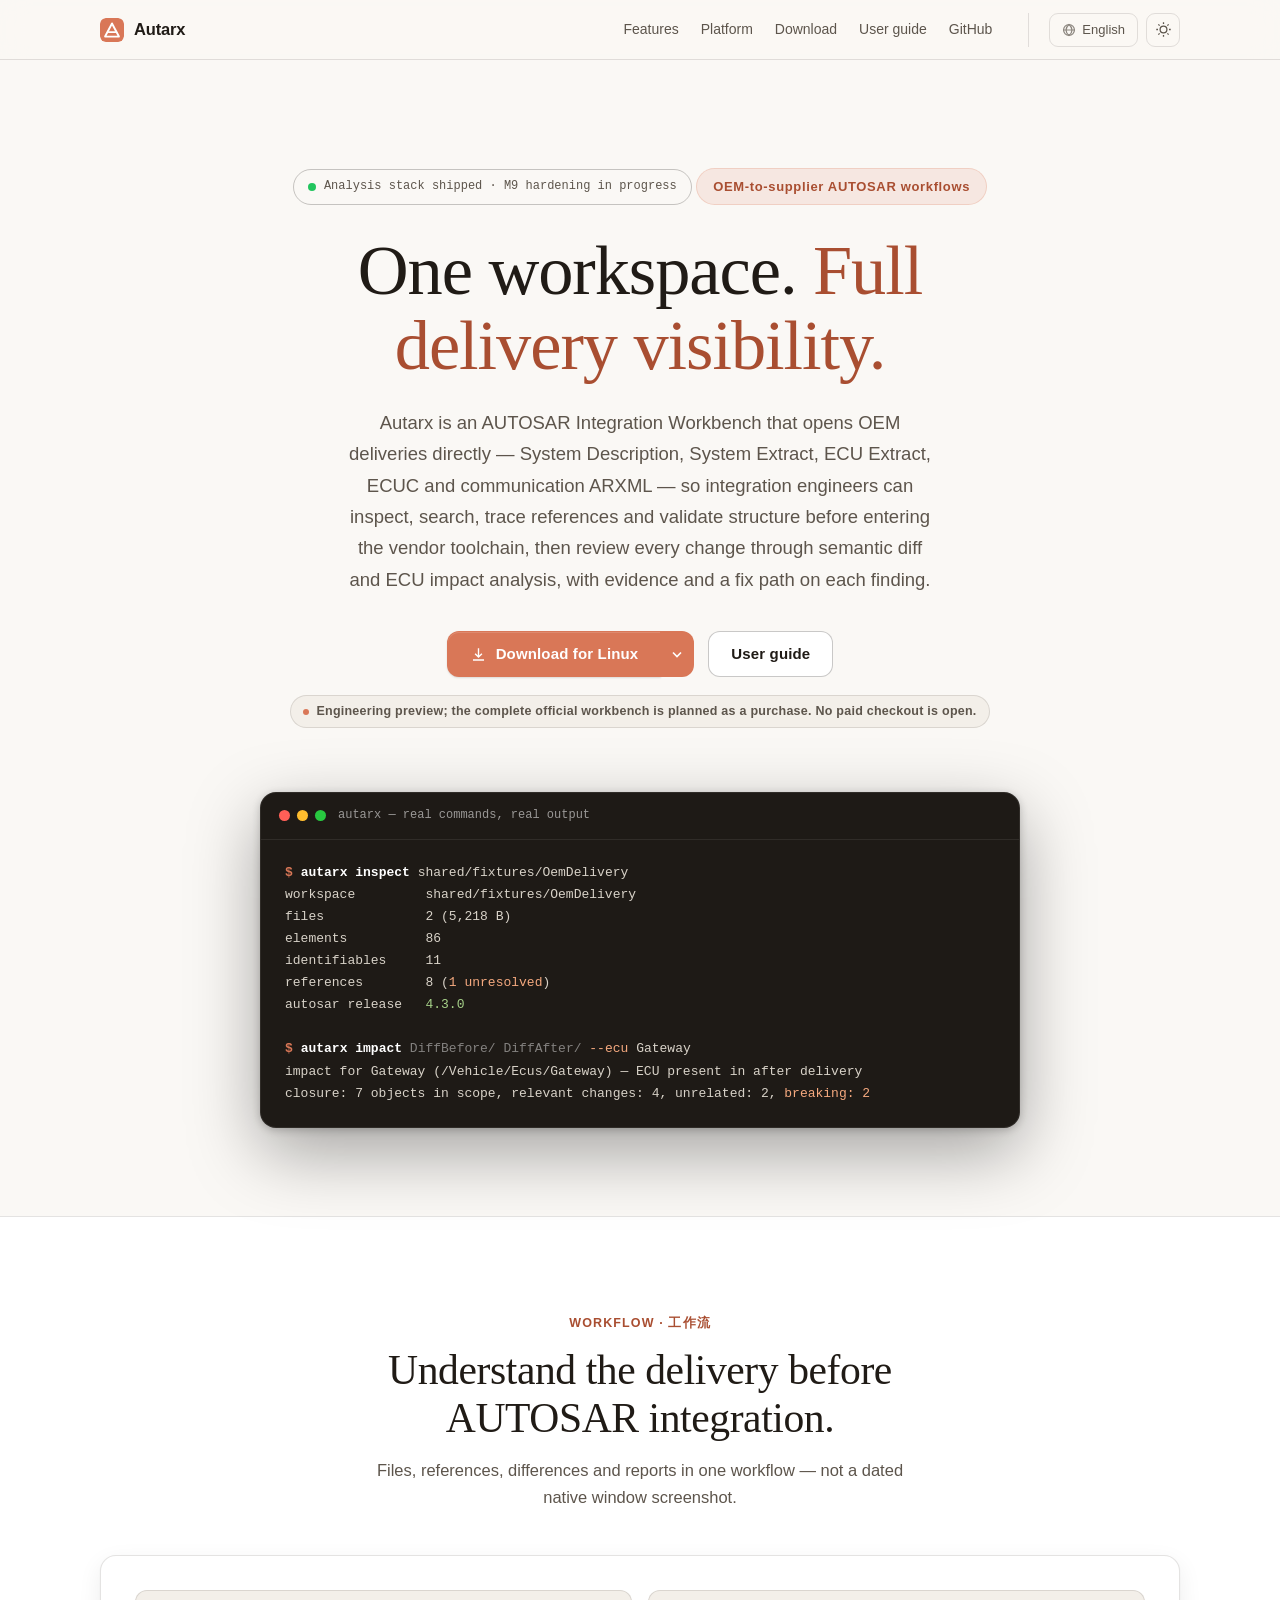
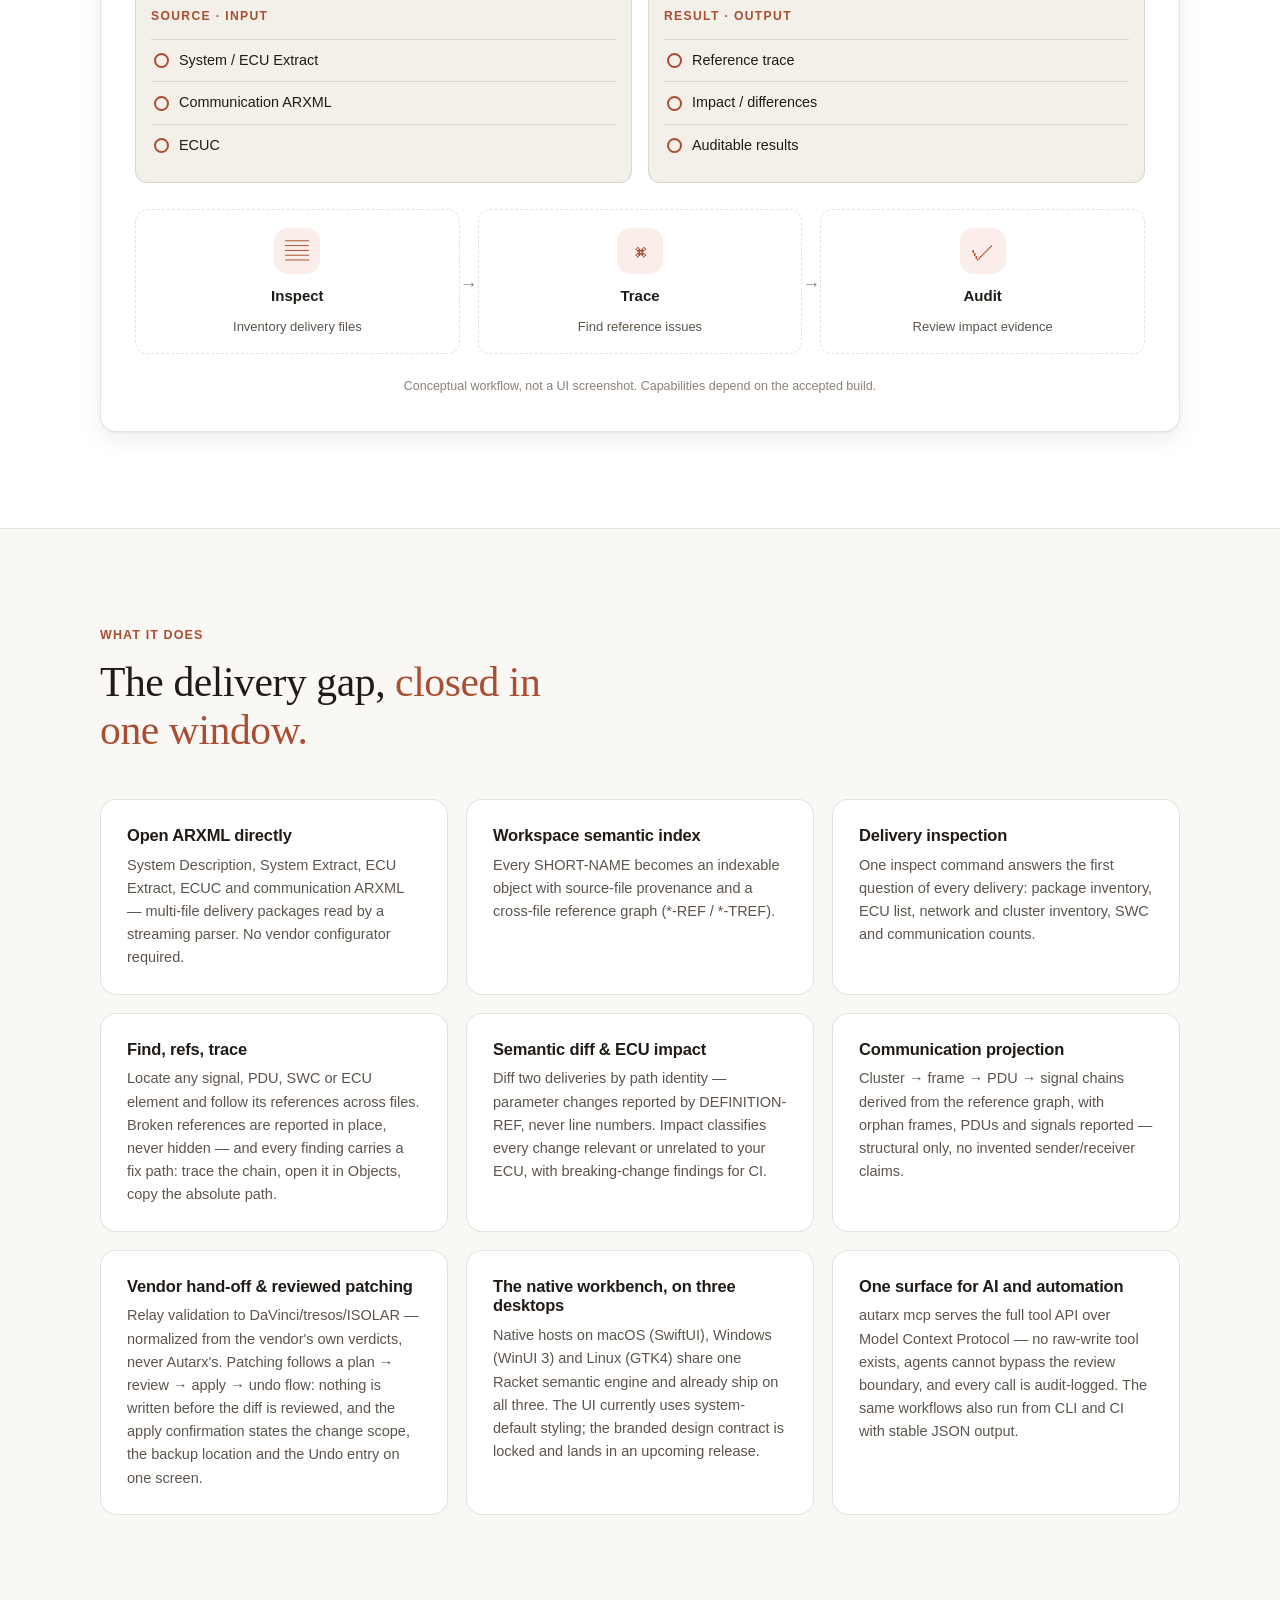
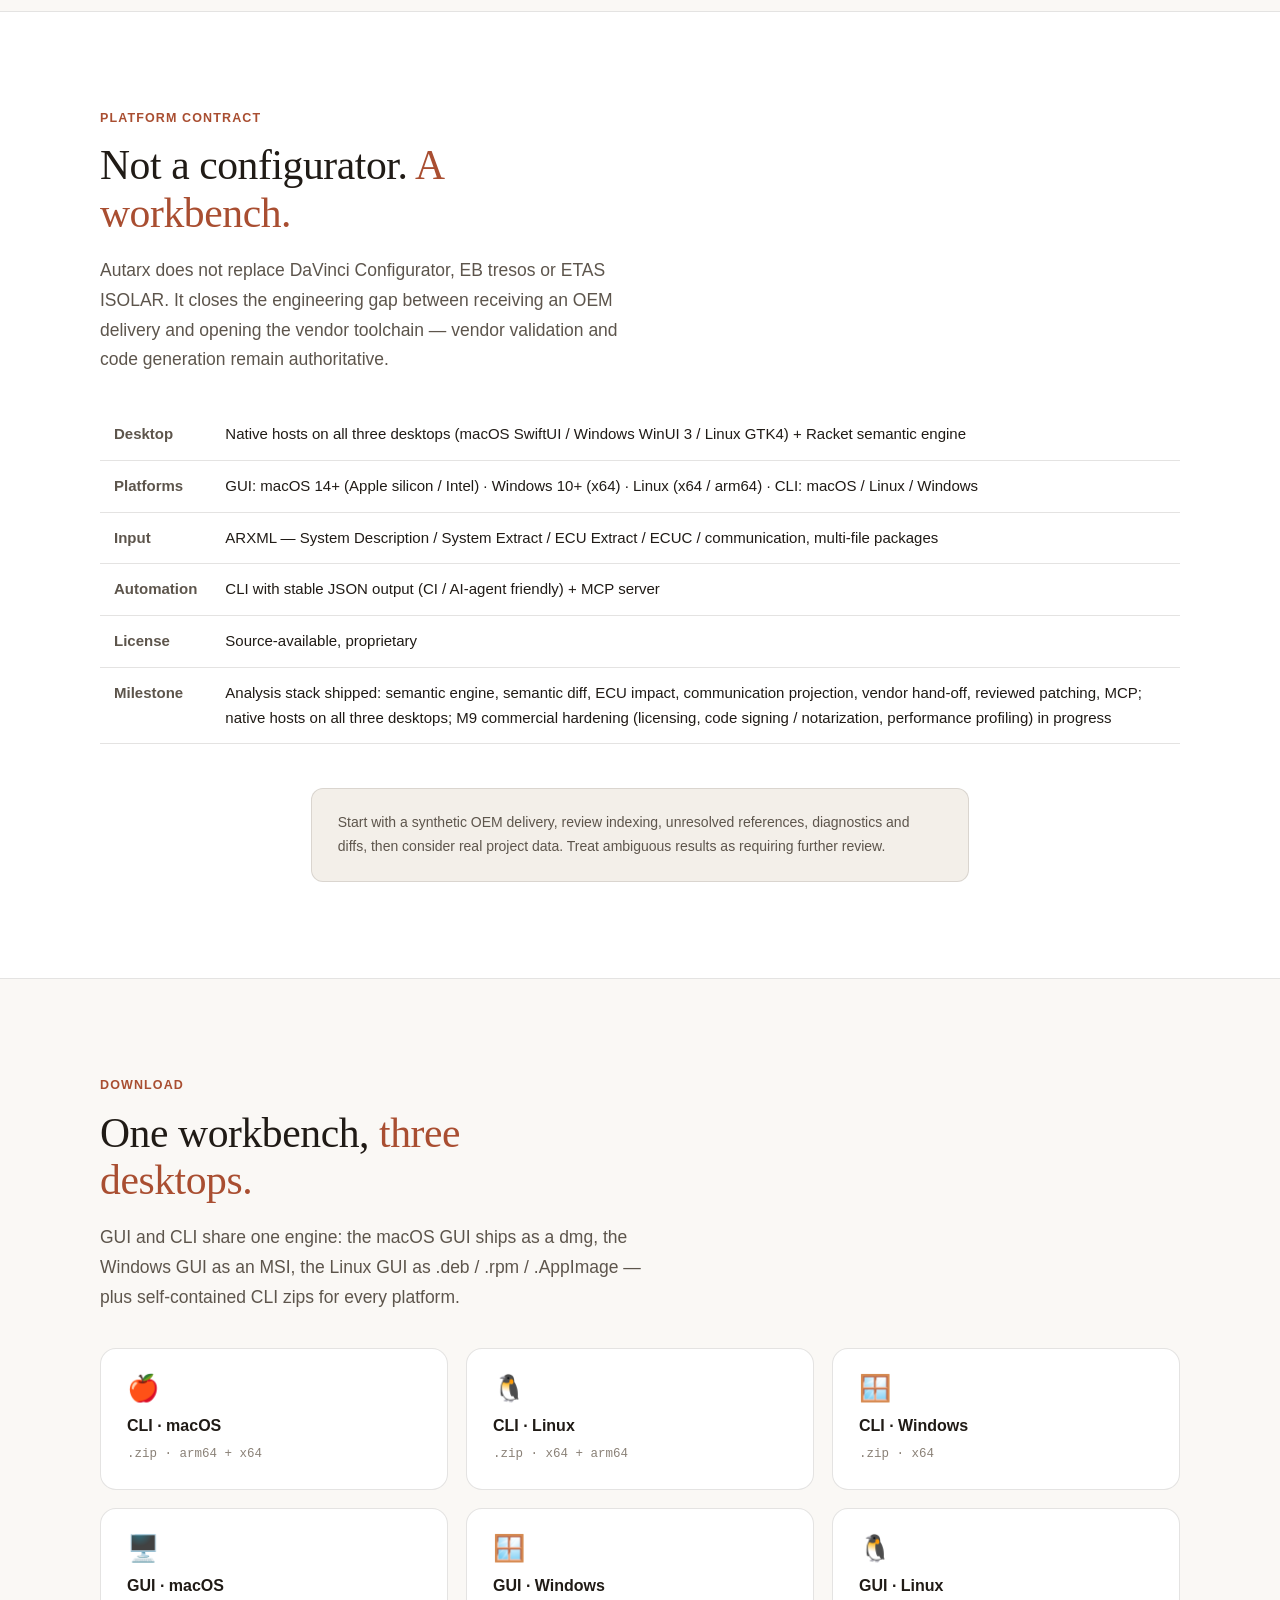
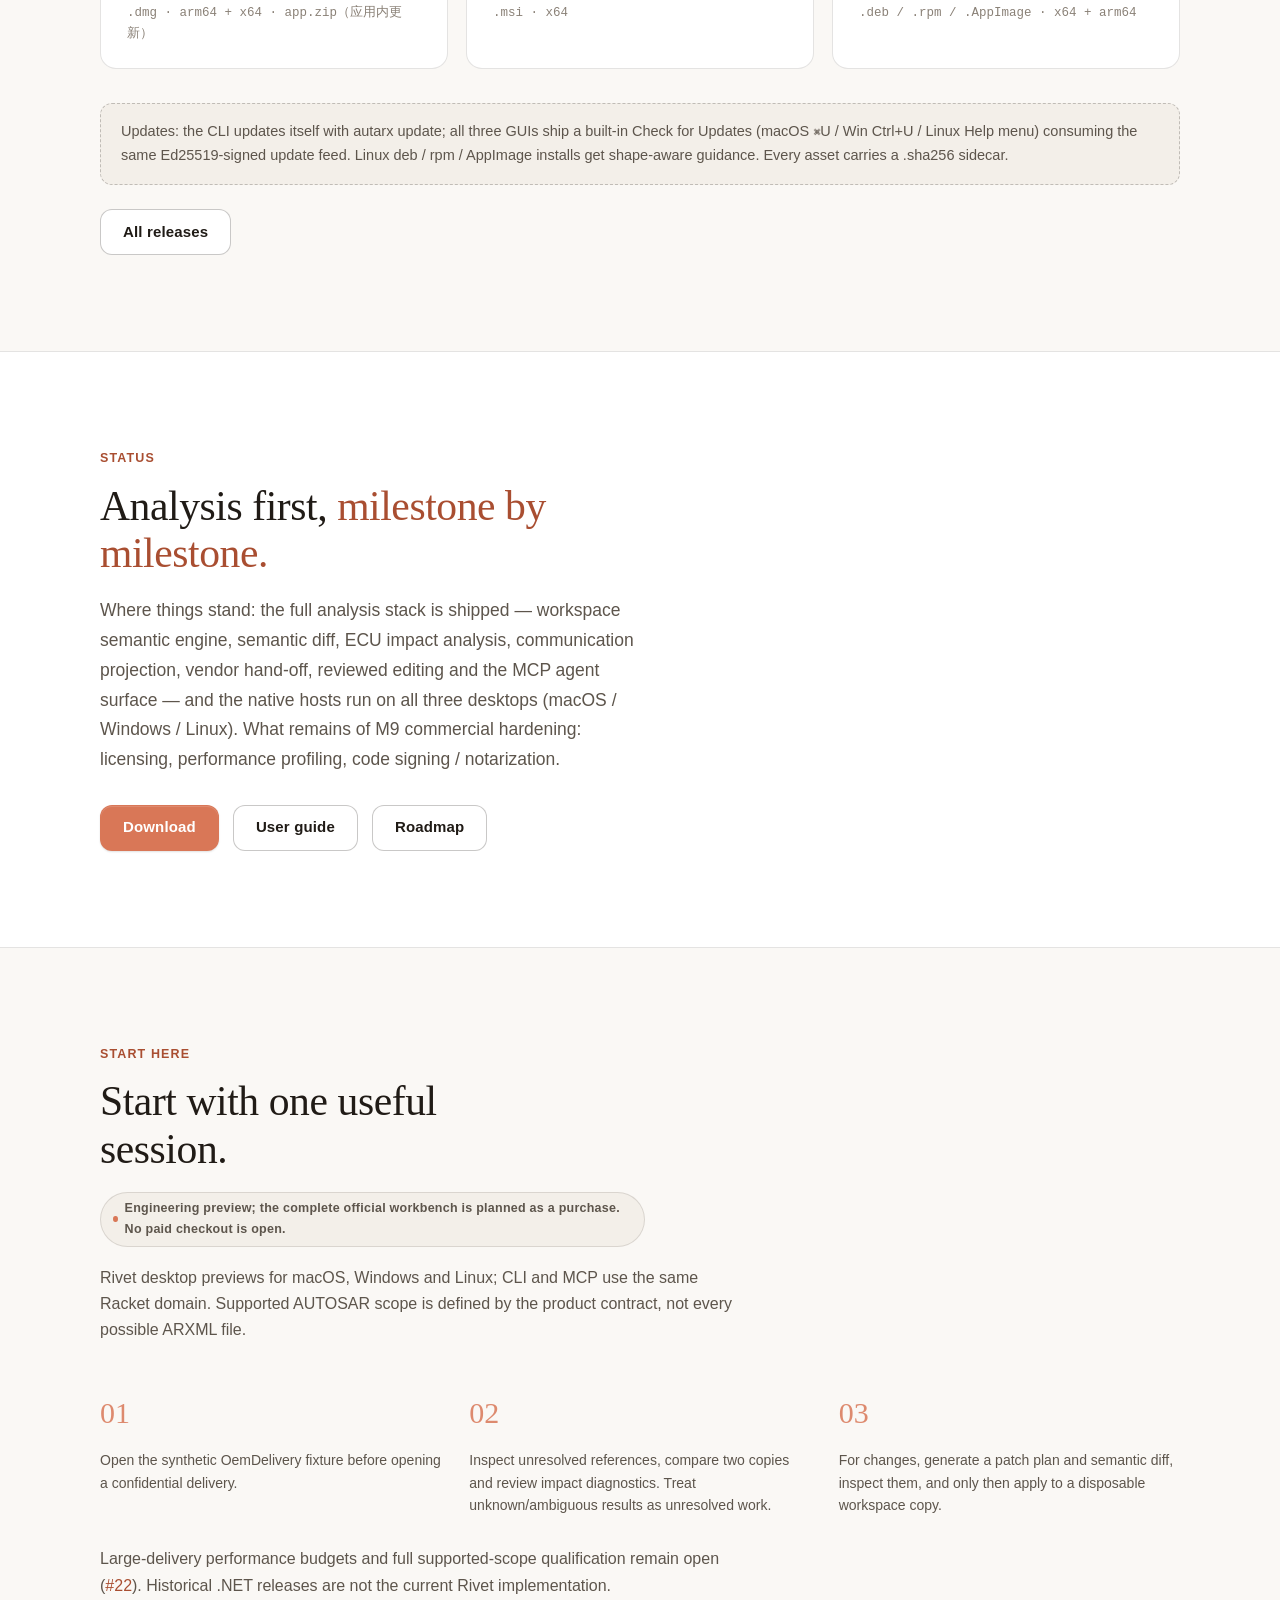
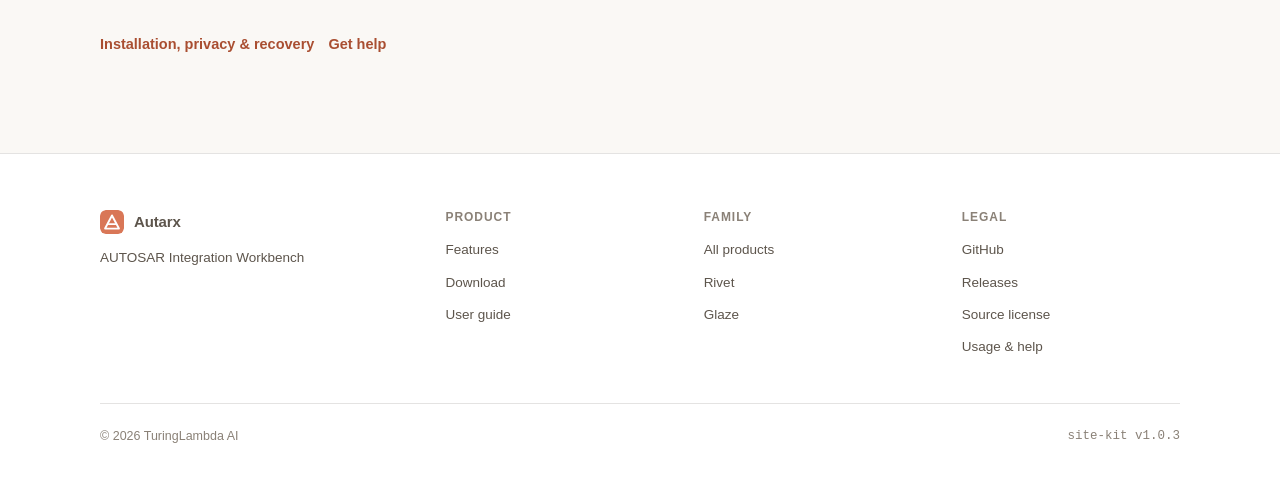
==== commit a67493eb: "site: align homepage claims and feature story with design contract" ====
--- a/docs/index.html
+++ b/docs/index.html
@@ -5,17 +5,17 @@
     <meta charset="UTF-8">
     <meta name="viewport" content="width=device-width, initial-scale=1.0">
     <title>Autarx — AUTOSAR 集成工作台</title>
-    <meta name="description" content="AUTOSAR 集成工作台：直接打开 OEM 交付物，在进入 vendor 工具链之前完成检查、检索、引用追踪与 ARXML 校验。">
+    <meta name="description" content="AUTOSAR 集成工作台：直接打开 OEM 交付物，在进入 vendor 工具链之前完成检查、检索、引用追踪、ARXML 结构校验、语义 diff 与 ECU 影响分析。">
     <link rel="canonical" href="https://autarx.jrtx.site/">
     <meta name="theme-color" content="#D97757">
     <meta property="og:type" content="website">
     <meta property="og:site_name" content="Autarx">
     <meta property="og:title" content="Autarx — AUTOSAR Integration Workbench">
-    <meta property="og:description" content="An AUTOSAR Integration Workbench that opens OEM deliveries directly — inspect, search, trace references and validate ARXML before entering the vendor toolchain.">
+    <meta property="og:description" content="An AUTOSAR Integration Workbench that opens OEM deliveries directly — inspect, search, trace references, structurally validate ARXML and review semantic diffs with ECU impact analysis before entering the vendor toolchain.">
     <meta property="og:url" content="https://autarx.jrtx.site/">
     <meta name="twitter:card" content="summary">
     <meta name="twitter:title" content="Autarx — AUTOSAR Integration Workbench">
-    <meta name="twitter:description" content="An AUTOSAR Integration Workbench that opens OEM deliveries directly — inspect, search, trace references and validate ARXML before entering the vendor toolchain.">
+    <meta name="twitter:description" content="An AUTOSAR Integration Workbench that opens OEM deliveries directly — inspect, search, trace references, structurally validate ARXML and review semantic diffs with ECU impact analysis before entering the vendor toolchain.">
 
     <!-- Theme pre-paint: apply before the stylesheet paints, no flash. -->
     <script>
@@ -81,7 +81,7 @@
                 <p class="status-pill"><span class="status-dot" aria-hidden="true"></span><span data-i18n="hero.pill">分析栈已交付 · M9 商业化进行中</span></p>
                 <span class="kit-eyebrow" data-i18n="hero.eyebrow">OEM–供应商 AUTOSAR 工作流</span>
                 <h1><span data-i18n="hero.h1a">一个工作台，</span> <span class="kit-accent-word" data-i18n="hero.h1b">看清整套交付。</span></h1>
-                <p class="kit-lead" data-i18n="hero.lead">Autarx 是一个 AUTOSAR 集成工作台：直接打开 OEM 交付物——System Description、System Extract、ECU Extract、ECUC 与通信 ARXML——让集成工程师在进入 vendor 工具链之前，先完成检查、检索、引用追踪与结构校验。</p>
+                <p class="kit-lead" data-i18n="hero.lead">Autarx 是一个 AUTOSAR 集成工作台：直接打开 OEM 交付物——System Description、System Extract、ECU Extract、ECUC 与通信 ARXML——让集成工程师在进入 vendor 工具链之前，先完成检查、检索、引用追踪与结构校验，再用语义 diff 与 ECU 影响分析看清每个变化，每条发现都带证据与修复路径。</p>
                 <div class="kit-btn-row">
                     <div class="kit-dl">
                         <a class="kit-btn kit-btn--primary" data-kit-dl-primary href="https://github.com/turlamai/autarx/releases/latest">
@@ -166,12 +166,12 @@
                     <div class="kit-card"><h3 data-i18n="f1.title">直接打开 ARXML</h3><p data-i18n="f1.body">System Description、System Extract、ECU Extract、ECUC 与通信 ARXML——流式解析器直接读多文件交付包，无需 vendor 配置器。</p></div>
                     <div class="kit-card"><h3 data-i18n="f2.title">工作区语义索引</h3><p data-i18n="f2.body">每个 SHORT-NAME 都是可索引对象，带来源文件信息与跨文件引用图（*-REF / *-TREF）。</p></div>
                     <div class="kit-card"><h3 data-i18n="f3.title">交付检查</h3><p data-i18n="f3.body">一条 inspect 命令回答「这次 OEM 给了什么」：包清单、ECU 列表、网络与集群清单、SWC 与通信计数。</p></div>
-                    <div class="kit-card"><h3 data-i18n="f4.title">检索、引用、追踪</h3><p data-i18n="f4.body">定位任意 signal、PDU、SWC 或 ECU 元素，跨文件追踪其引用——断链引用会被报告，不会被藏起来。</p></div>
+                    <div class="kit-card"><h3 data-i18n="f4.title">检索、引用、追踪</h3><p data-i18n="f4.body">定位任意 signal、PDU、SWC 或 ECU 元素，跨文件追踪其引用。断链引用就地报告、不会被藏起来，每条发现附修复路径：追踪引用链、在 Objects 中打开、复制绝对路径。</p></div>
                     <div class="kit-card"><h3 data-i18n="f5.title">语义 diff 与 ECU 影响分析</h3><p data-i18n="f5.body">按路径身份对比两版交付——参数变化以 DEFINITION-REF 表述，绝非行号。影响分析把每个变化归类为「与本 ECU 相关/无关」，并给出可进 CI 的 breaking 发现。</p></div>
                     <div class="kit-card"><h3 data-i18n="f6.title">通信链路投影</h3><p data-i18n="f6.body">从引用图推导 Cluster → Frame → PDU → Signal 链路，并报告未挂接的孤儿对象——只陈述结构，不虚构收发方向。</p></div>
-                    <div class="kit-card"><h3 data-i18n="f7.title">厂商交接与受控编辑</h3><p data-i18n="f7.body">校验中继给 DaVinci/tresos/ISOLAR 并归一化诊断。编辑遵循 plan → 语义 diff → apply → undo：diff 未审阅前不落盘。</p></div>
-                    <div class="kit-card"><h3 data-i18n="f8.title">AI agent 的 MCP 接口</h3><p data-i18n="f8.body">autarx mcp 通过 Model Context Protocol 暴露完整工具 API。不存在裸写工具——agent 无法绕过审阅边界，每次调用都进审计日志。</p></div>
-                    <div class="kit-card"><h3 data-i18n="f9.title">对 AI 友好的 CLI</h3><p data-i18n="f9.body">同一套工作流可从 CLI/CI 运行，输出稳定 JSON——为自动化与 AI agent 准备。</p></div>
+                    <div class="kit-card"><h3 data-i18n="f7.title">厂商交接与受控编辑</h3><p data-i18n="f7.body">校验中继给 DaVinci/tresos/ISOLAR，只归一化 vendor 自己的结论。编辑走 plan → review → apply → undo 步进：diff 未审阅前不落盘；apply 确认同屏说明改动范围、自动备份位置与 Undo 入口。</p></div>
+                    <div class="kit-card"><h3 data-i18n="f8.title">三平台原生工作台</h3><p data-i18n="f8.body">macOS（SwiftUI）、Windows（WinUI 3）与 Linux（GTK4）原生宿主共用同一 Racket 语义引擎，已在三平台发布；界面样式当前为系统默认，品牌化界面已按设计契约定稿，随后续版本落地。</p></div>
+                    <div class="kit-card"><h3 data-i18n="f9.title">AI 与自动化的同一入口</h3><p data-i18n="f9.body">autarx mcp 通过 Model Context Protocol 暴露完整工具 API——不存在裸写工具，agent 无法绕过审阅边界，每次调用都进审计日志；同一工作流也能在 CLI/CI 以稳定 JSON 运行。</p></div>
                 </div>
             </div>
         </section>
@@ -183,7 +183,7 @@
                 <h2 class="kit-h2"><span data-i18n="platform.t1">不是配置器，</span> <span class="kit-accent-word" data-i18n="platform.t2">是工作台。</span></h2>
                 <p class="kit-lead" data-i18n="platform.lead">Autarx 不替代 DaVinci Configurator、EB tresos 或 ETAS ISOLAR。它补上的是收到 OEM 交付到打开 vendor 工具链之间的工程缺口——vendor 侧的校验与代码生成仍是权威路径。</p>
                 <table class="support-table" style="margin-top: 34px;">
-                    <tr><th data-i18n="pf.desktop">桌面端</th><td data-i18n="pf.desktop-v">三平台原生宿主（macOS Swift / Windows WinUI / Linux GTK）+ Racket 语义引擎</td></tr>
+                    <tr><th data-i18n="pf.desktop">桌面端</th><td data-i18n="pf.desktop-v">三平台原生宿主（macOS SwiftUI / Windows WinUI 3 / Linux GTK4）+ Racket 语义引擎</td></tr>
                     <tr><th data-i18n="pf.platforms">平台</th><td data-i18n="pf.platforms-v">GUI：macOS 14+（Apple silicon / Intel）· Windows 10+（x64）· Linux（x64 / arm64）· CLI：macOS / Linux / Windows</td></tr>
                     <tr><th data-i18n="pf.input">输入</th><td data-i18n="pf.input-v">ARXML — System Description / System Extract / ECU Extract / ECUC / 通信，多文件交付包</td></tr>
                     <tr><th data-i18n="pf.automation">自动化</th><td data-i18n="pf.automation-v">CLI 稳定 JSON 输出（CI / AI agent 友好）+ MCP 服务器</td></tr>
@@ -325,7 +325,7 @@
             </div>
             <div class="kit-footer-bottom">
                 <span>© 2026 TuringLambda AI</span>
-                <span class="kit-mono">site-kit v1.0.2</span>
+                <span class="kit-mono">site-kit v1.0.3</span>
             </div>
         </div>
     </footer>
@@ -342,7 +342,7 @@
     "hero.eyebrow": "OEM–供应商 AUTOSAR 工作流",
     "hero.h1a": "一个工作台，",
     "hero.h1b": "看清整套交付。",
-    "hero.lead": "Autarx 是一个 AUTOSAR 集成工作台：直接打开 OEM 交付物——System Description、System Extract、ECU Extract、ECUC 与通信 ARXML——让集成工程师在进入 vendor 工具链之前，先完成检查、检索、引用追踪与结构校验。",
+    "hero.lead": "Autarx 是一个 AUTOSAR 集成工作台：直接打开 OEM 交付物——System Description、System Extract、ECU Extract、ECUC 与通信 ARXML——让集成工程师在进入 vendor 工具链之前，先完成检查、检索、引用追踪与结构校验，再用语义 diff 与 ECU 影响分析看清每个变化，每条发现都带证据与修复路径。",
     "hero.availability": "工程预览；完整官方工作台规划为买断，目前尚未开放付费购买。",
     "hero.cta-guide": "用户手册",
     "hero.term-title": "autarx — 真实命令与输出",
@@ -370,23 +370,23 @@
     "f3.title": "交付检查",
     "f3.body": "一条 inspect 命令回答「这次 OEM 给了什么」：包清单、ECU 列表、网络与集群清单、SWC 与通信计数。",
     "f4.title": "检索、引用、追踪",
-    "f4.body": "定位任意 signal、PDU、SWC 或 ECU 元素，跨文件追踪其引用——断链引用会被报告，不会被藏起来。",
+    "f4.body": "定位任意 signal、PDU、SWC 或 ECU 元素，跨文件追踪其引用。断链引用就地报告、不会被藏起来，每条发现附修复路径：追踪引用链、在 Objects 中打开、复制绝对路径。",
     "f5.title": "语义 diff 与 ECU 影响分析",
     "f5.body": "按路径身份对比两版交付——参数变化以 DEFINITION-REF 表述，绝非行号。影响分析把每个变化归类为「与本 ECU 相关/无关」，并给出可进 CI 的 breaking 发现。",
     "f6.title": "通信链路投影",
     "f6.body": "从引用图推导 Cluster → Frame → PDU → Signal 链路，并报告未挂接的孤儿对象——只陈述结构，不虚构收发方向。",
     "f7.title": "厂商交接与受控编辑",
-    "f7.body": "校验中继给 DaVinci/tresos/ISOLAR 并归一化诊断。编辑遵循 plan → 语义 diff → apply → undo：diff 未审阅前不落盘。",
-    "f8.title": "AI agent 的 MCP 接口",
-    "f8.body": "autarx mcp 通过 Model Context Protocol 暴露完整工具 API。不存在裸写工具——agent 无法绕过审阅边界，每次调用都进审计日志。",
-    "f9.title": "对 AI 友好的 CLI",
-    "f9.body": "同一套工作流可从 CLI/CI 运行，输出稳定 JSON——为自动化与 AI agent 准备。",
+    "f7.body": "校验中继给 DaVinci/tresos/ISOLAR，只归一化 vendor 自己的结论。编辑走 plan → review → apply → undo 步进：diff 未审阅前不落盘；apply 确认同屏说明改动范围、自动备份位置与 Undo 入口。",
+    "f8.title": "三平台原生工作台",
+    "f8.body": "macOS（SwiftUI）、Windows（WinUI 3）与 Linux（GTK4）原生宿主共用同一 Racket 语义引擎，已在三平台发布；界面样式当前为系统默认，品牌化界面已按设计契约定稿，随后续版本落地。",
+    "f9.title": "AI 与自动化的同一入口",
+    "f9.body": "autarx mcp 通过 Model Context Protocol 暴露完整工具 API——不存在裸写工具，agent 无法绕过审阅边界，每次调用都进审计日志；同一工作流也能在 CLI/CI 以稳定 JSON 运行。",
     "platform.eyebrow": "平台契约",
     "platform.t1": "不是配置器，",
     "platform.t2": "是工作台。",
     "platform.lead": "Autarx 不替代 DaVinci Configurator、EB tresos 或 ETAS ISOLAR。它补上的是收到 OEM 交付到打开 vendor 工具链之间的工程缺口——vendor 侧的校验与代码生成仍是权威路径。",
     "pf.desktop": "桌面端",
-    "pf.desktop-v": "三平台原生宿主（macOS Swift / Windows WinUI / Linux GTK）+ Racket 语义引擎",
+    "pf.desktop-v": "三平台原生宿主（macOS SwiftUI / Windows WinUI 3 / Linux GTK4）+ Racket 语义引擎",
     "pf.platforms": "平台",
     "pf.platforms-v": "GUI：macOS 14+（Apple silicon / Intel）· Windows 10+（x64）· Linux（x64 / arm64）· CLI：macOS / Linux / Windows",
     "pf.input": "输入",
@@ -441,7 +441,7 @@
     "hero.eyebrow": "OEM-to-supplier AUTOSAR workflows",
     "hero.h1a": "One workspace.",
     "hero.h1b": "Full delivery visibility.",
-    "hero.lead": "Autarx is an AUTOSAR Integration Workbench that opens OEM deliveries directly — System Description, System Extract, ECU Extract, ECUC and communication ARXML — so integration engineers can inspect, search, trace references and validate structure before entering the vendor toolchain.",
+    "hero.lead": "Autarx is an AUTOSAR Integration Workbench that opens OEM deliveries directly — System Description, System Extract, ECU Extract, ECUC and communication ARXML — so integration engineers can inspect, search, trace references and validate structure before entering the vendor toolchain, then review every change through semantic diff and ECU impact analysis, with evidence and a fix path on each finding.",
     "hero.availability": "Engineering preview; the complete official workbench is planned as a purchase. No paid checkout is open.",
     "hero.cta-guide": "User guide",
     "hero.term-title": "autarx — real commands, real output",
@@ -469,23 +469,23 @@
     "f3.title": "Delivery inspection",
     "f3.body": "One inspect command answers the first question of every delivery: package inventory, ECU list, network and cluster inventory, SWC and communication counts.",
     "f4.title": "Find, refs, trace",
-    "f4.body": "Locate any signal, PDU, SWC or ECU element and follow its references across files — with broken references reported, not hidden.",
+    "f4.body": "Locate any signal, PDU, SWC or ECU element and follow its references across files. Broken references are reported in place, never hidden — and every finding carries a fix path: trace the chain, open it in Objects, copy the absolute path.",
     "f5.title": "Semantic diff & ECU impact",
     "f5.body": "Diff two deliveries by path identity — parameter changes reported by DEFINITION-REF, never line numbers. Impact classifies every change relevant or unrelated to your ECU, with breaking-change findings for CI.",
     "f6.title": "Communication projection",
     "f6.body": "Cluster → frame → PDU → signal chains derived from the reference graph, with orphan frames, PDUs and signals reported — structural only, no invented sender/receiver claims.",
     "f7.title": "Vendor hand-off & reviewed patching",
-    "f7.body": "Relay validation to DaVinci/tresos/ISOLAR with normalized diagnostics. Patching is plan → semantic diff → apply → undo: nothing is written before the diff is reviewed.",
-    "f8.title": "MCP for AI agents",
-    "f8.body": "autarx mcp serves the full tool API over Model Context Protocol. No raw-write tool exists — agents cannot bypass the review boundary, and every call is audit-logged.",
-    "f9.title": "Agent-friendly CLI",
-    "f9.body": "The same workflows run from CLI and CI with stable JSON output — ready for automation and AI agents.",
+    "f7.body": "Relay validation to DaVinci/tresos/ISOLAR — normalized from the vendor's own verdicts, never Autarx's. Patching follows a plan → review → apply → undo flow: nothing is written before the diff is reviewed, and the apply confirmation states the change scope, the backup location and the Undo entry on one screen.",
+    "f8.title": "The native workbench, on three desktops",
+    "f8.body": "Native hosts on macOS (SwiftUI), Windows (WinUI 3) and Linux (GTK4) share one Racket semantic engine and already ship on all three. The UI currently uses system-default styling; the branded design contract is locked and lands in an upcoming release.",
+    "f9.title": "One surface for AI and automation",
+    "f9.body": "autarx mcp serves the full tool API over Model Context Protocol — no raw-write tool exists, agents cannot bypass the review boundary, and every call is audit-logged. The same workflows also run from CLI and CI with stable JSON output.",
     "platform.eyebrow": "Platform contract",
     "platform.t1": "Not a configurator.",
     "platform.t2": "A workbench.",
     "platform.lead": "Autarx does not replace DaVinci Configurator, EB tresos or ETAS ISOLAR. It closes the engineering gap between receiving an OEM delivery and opening the vendor toolchain — vendor validation and code generation remain authoritative.",
     "pf.desktop": "Desktop",
-    "pf.desktop-v": "Native hosts on all three desktops (macOS Swift / Windows WinUI / Linux GTK) + Racket semantic engine",
+    "pf.desktop-v": "Native hosts on all three desktops (macOS SwiftUI / Windows WinUI 3 / Linux GTK4) + Racket semantic engine",
     "pf.platforms": "Platforms",
     "pf.platforms-v": "GUI: macOS 14+ (Apple silicon / Intel) · Windows 10+ (x64) · Linux (x64 / arm64) · CLI: macOS / Linux / Windows",
     "pf.input": "Input",
@@ -532,6 +532,32 @@
   }
 }</script>
 
+    <!-- Parity sentinel for scripts/check_site_copy.py (site-content-parity.yml):
+         the six high-risk public claims must keep a zh no-JS HTML fallback and
+         zh+en entries in this single-quoted form. zh first — the checker compares
+         the first entry against the inline HTML fallback. Keep all three copies
+         (HTML fallback, kit-i18n, this block) in sync. -->
+    <script type="text/plain" id="kit-i18n-parity">
+    {
+        zh: {
+            'pf.desktop-v': '三平台原生宿主（macOS SwiftUI / Windows WinUI 3 / Linux GTK4）+ Racket 语义引擎',
+            'pf.platforms-v': 'GUI：macOS 14+（Apple silicon / Intel）· Windows 10+（x64）· Linux（x64 / arm64）· CLI：macOS / Linux / Windows',
+            'pf.milestone-v': '分析栈已交付：语义引擎、语义 diff、ECU 影响分析、通信投影、厂商交接、受控编辑、MCP；三平台 GUI 宿主已上线；M9 商业化加固（授权、签名 / 公证、性能画像）进行中',
+            'pf.caption': '先用合成 OEM 交付件试运行导入和索引；检查未解析引用、诊断与差异，再处理真实项目。遇到歧义结果应继续核查。',
+            'dl.lead': 'GUI 与 CLI 同一个引擎：macOS 以 dmg 交付，Windows 以 MSI 交付，Linux 以 deb / rpm / AppImage 交付；CLI 另有全平台自包含 zip。',
+            'status.lead': '当前状态：完整分析栈已交付——工作区语义引擎、语义 diff、ECU 影响分析、通信投影、厂商交接、受控编辑与 MCP agent 接口；三平台 GUI 宿主（macOS / Windows / Linux）已上线。剩余为 M9 商业化加固——授权、性能画像与代码签名 / 公证。'
+        },
+        en: {
+            'pf.desktop-v': 'Native hosts on all three desktops (macOS SwiftUI / Windows WinUI 3 / Linux GTK4) + Racket semantic engine',
+            'pf.platforms-v': 'GUI: macOS 14+ (Apple silicon / Intel) · Windows 10+ (x64) · Linux (x64 / arm64) · CLI: macOS / Linux / Windows',
+            'pf.milestone-v': 'Analysis stack shipped: semantic engine, semantic diff, ECU impact, communication projection, vendor hand-off, reviewed patching, MCP; native hosts on all three desktops; M9 commercial hardening (licensing, code signing / notarization, performance profiling) in progress',
+            'pf.caption': 'Start with a synthetic OEM delivery, review indexing, unresolved references, diagnostics and diffs, then consider real project data. Treat ambiguous results as requiring further review.',
+            'dl.lead': 'GUI and CLI share one engine: the macOS GUI ships as a dmg, the Windows GUI as an MSI, the Linux GUI as .deb / .rpm / .AppImage — plus self-contained CLI zips for every platform.',
+            'status.lead': 'Where things stand: the full analysis stack is shipped — workspace semantic engine, semantic diff, ECU impact analysis, communication projection, vendor hand-off, reviewed editing and the MCP agent surface — and the native hosts run on all three desktops (macOS / Windows / Linux). What remains of M9 commercial hardening: licensing, performance profiling, code signing / notarization.'
+        }
+    }
+    </script>
+
     <!-- Download config: stable releases ship GUI dmg/msi/AppImage plus CLI zips.
          The resolver owns the GUI asset patterns; CLI zips link to the Releases page. -->
     <script type="application/json" id="kit-download">
--- a/docs/family.css
+++ b/docs/family.css
@@ -1,4 +1,4 @@
-/* site-kit v1.0.2 — generated from github.com/turlamai/site-kit; do not edit per-site. */
+/* site-kit v1.0.3 — generated from github.com/turlamai/site-kit; do not edit per-site. */
 /* ============================================================
    site-kit family.css — jrtx.site family design system
    Single source of truth: github.com/turlamai/site-kit
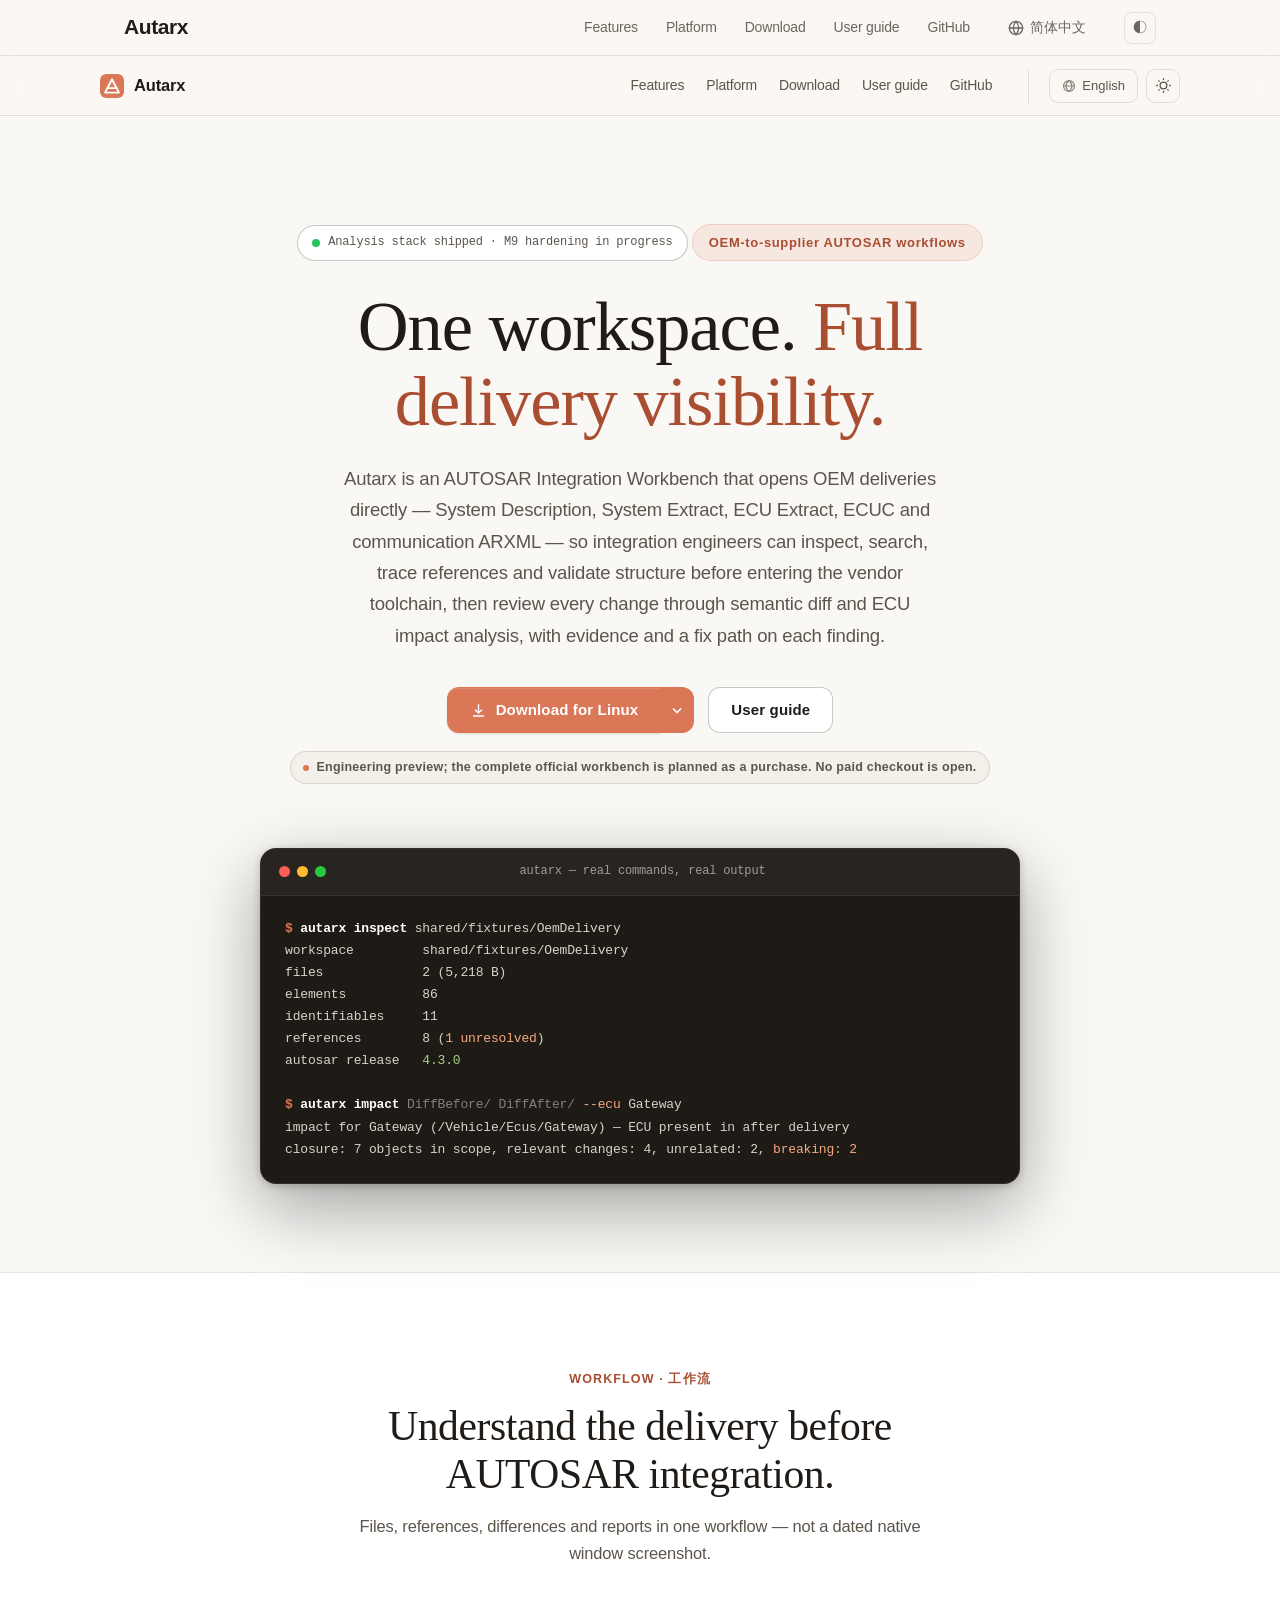
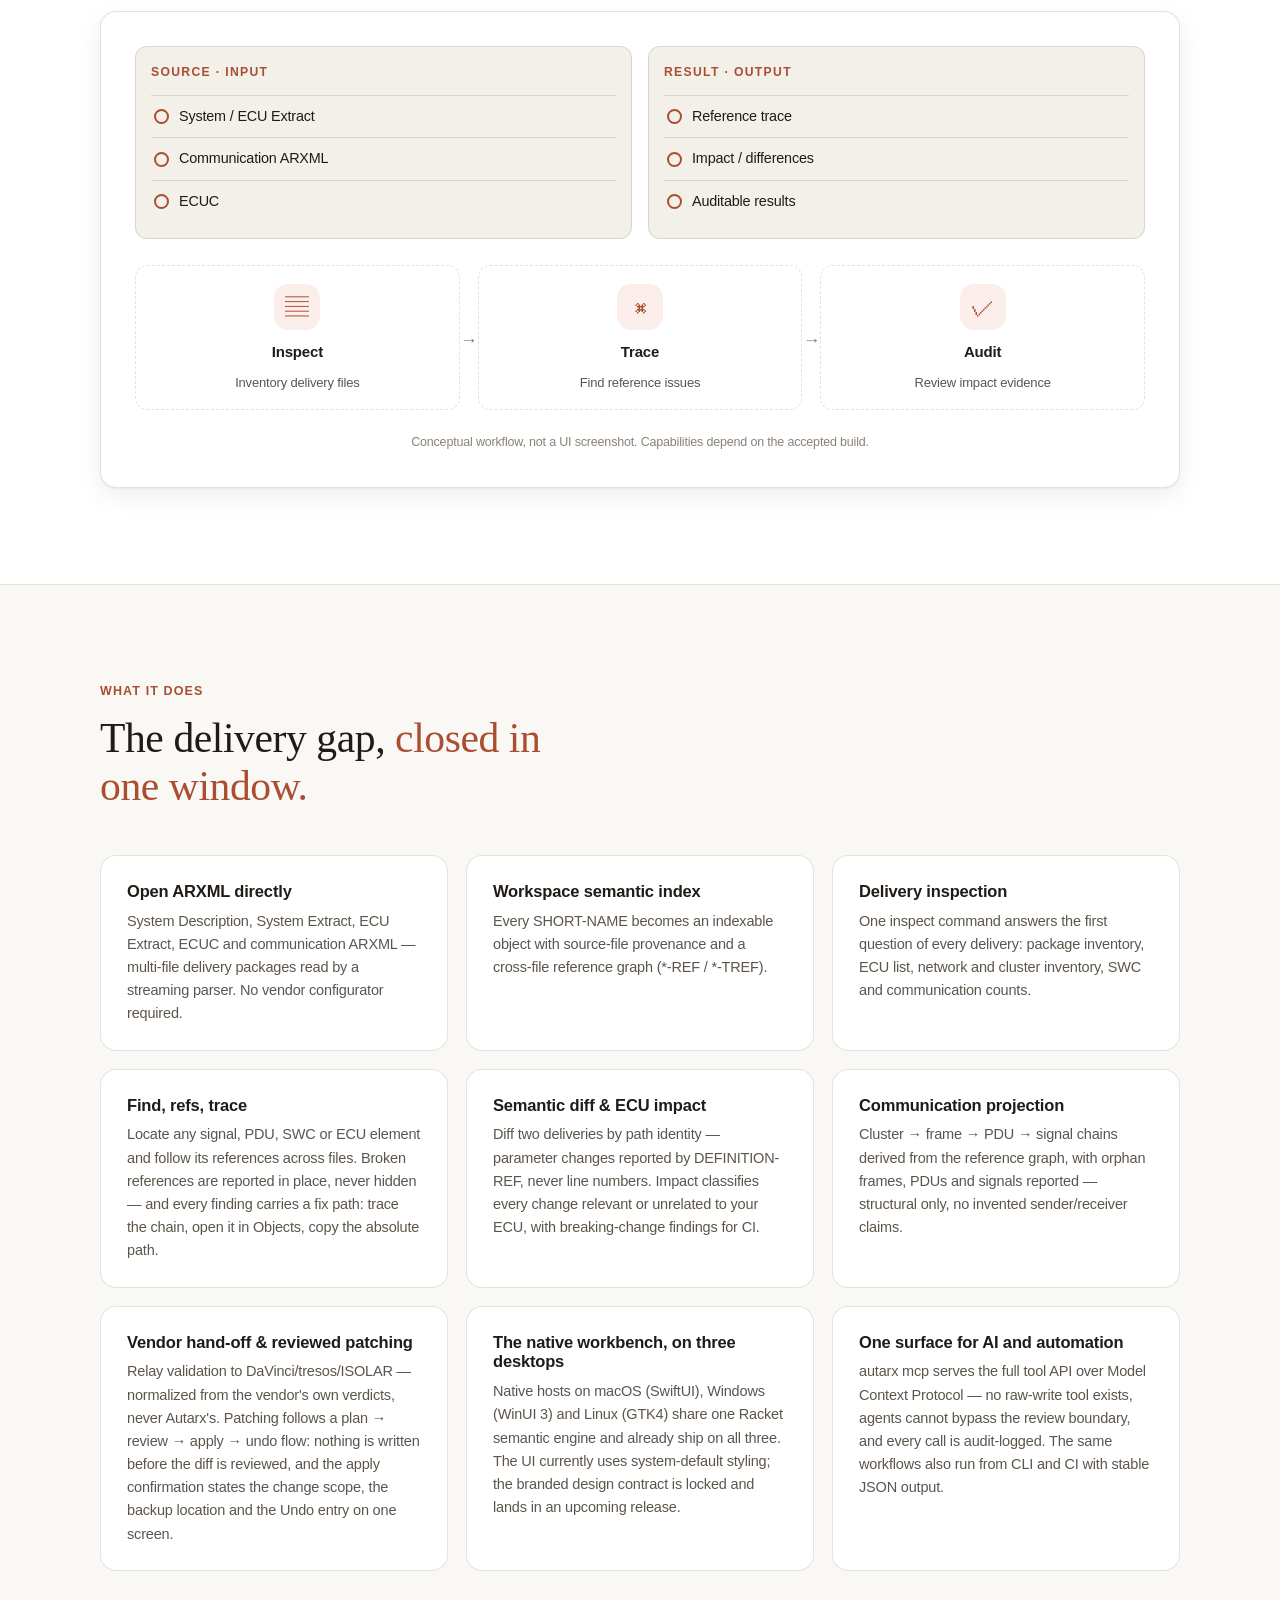
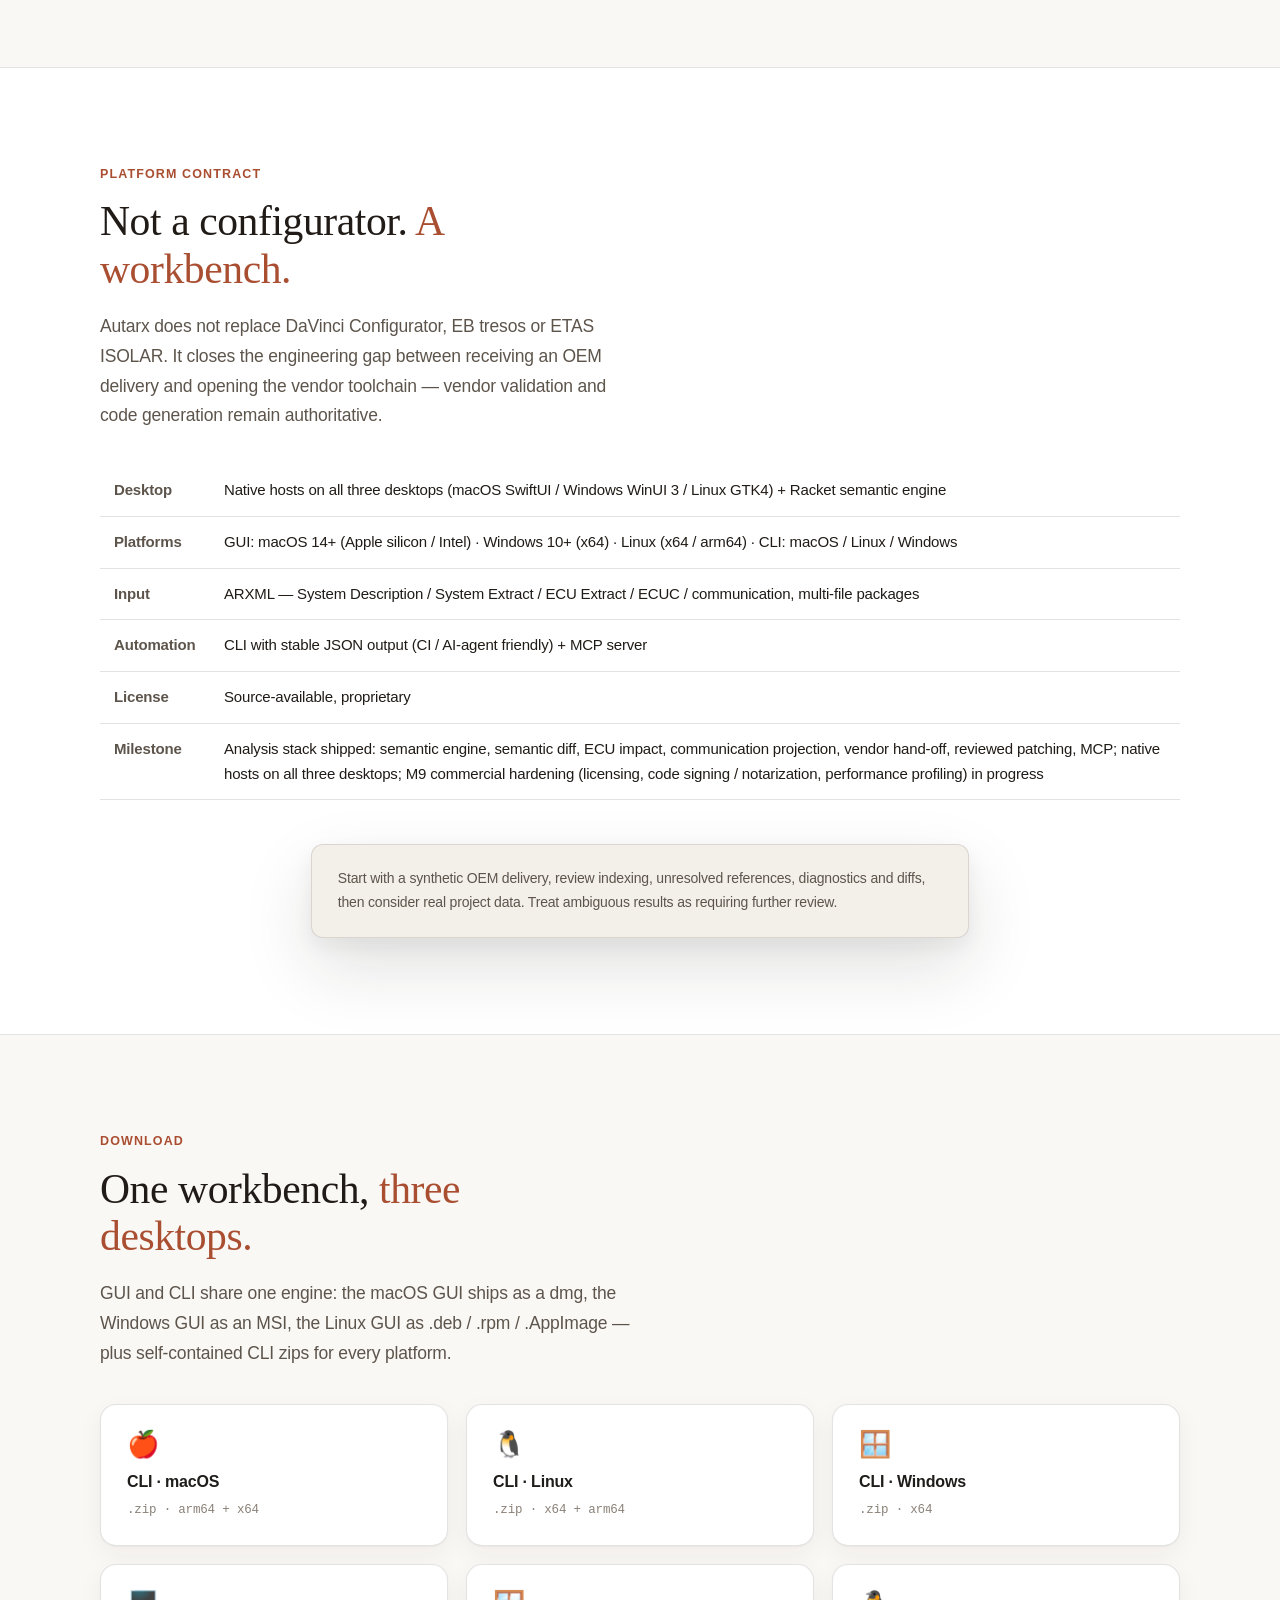
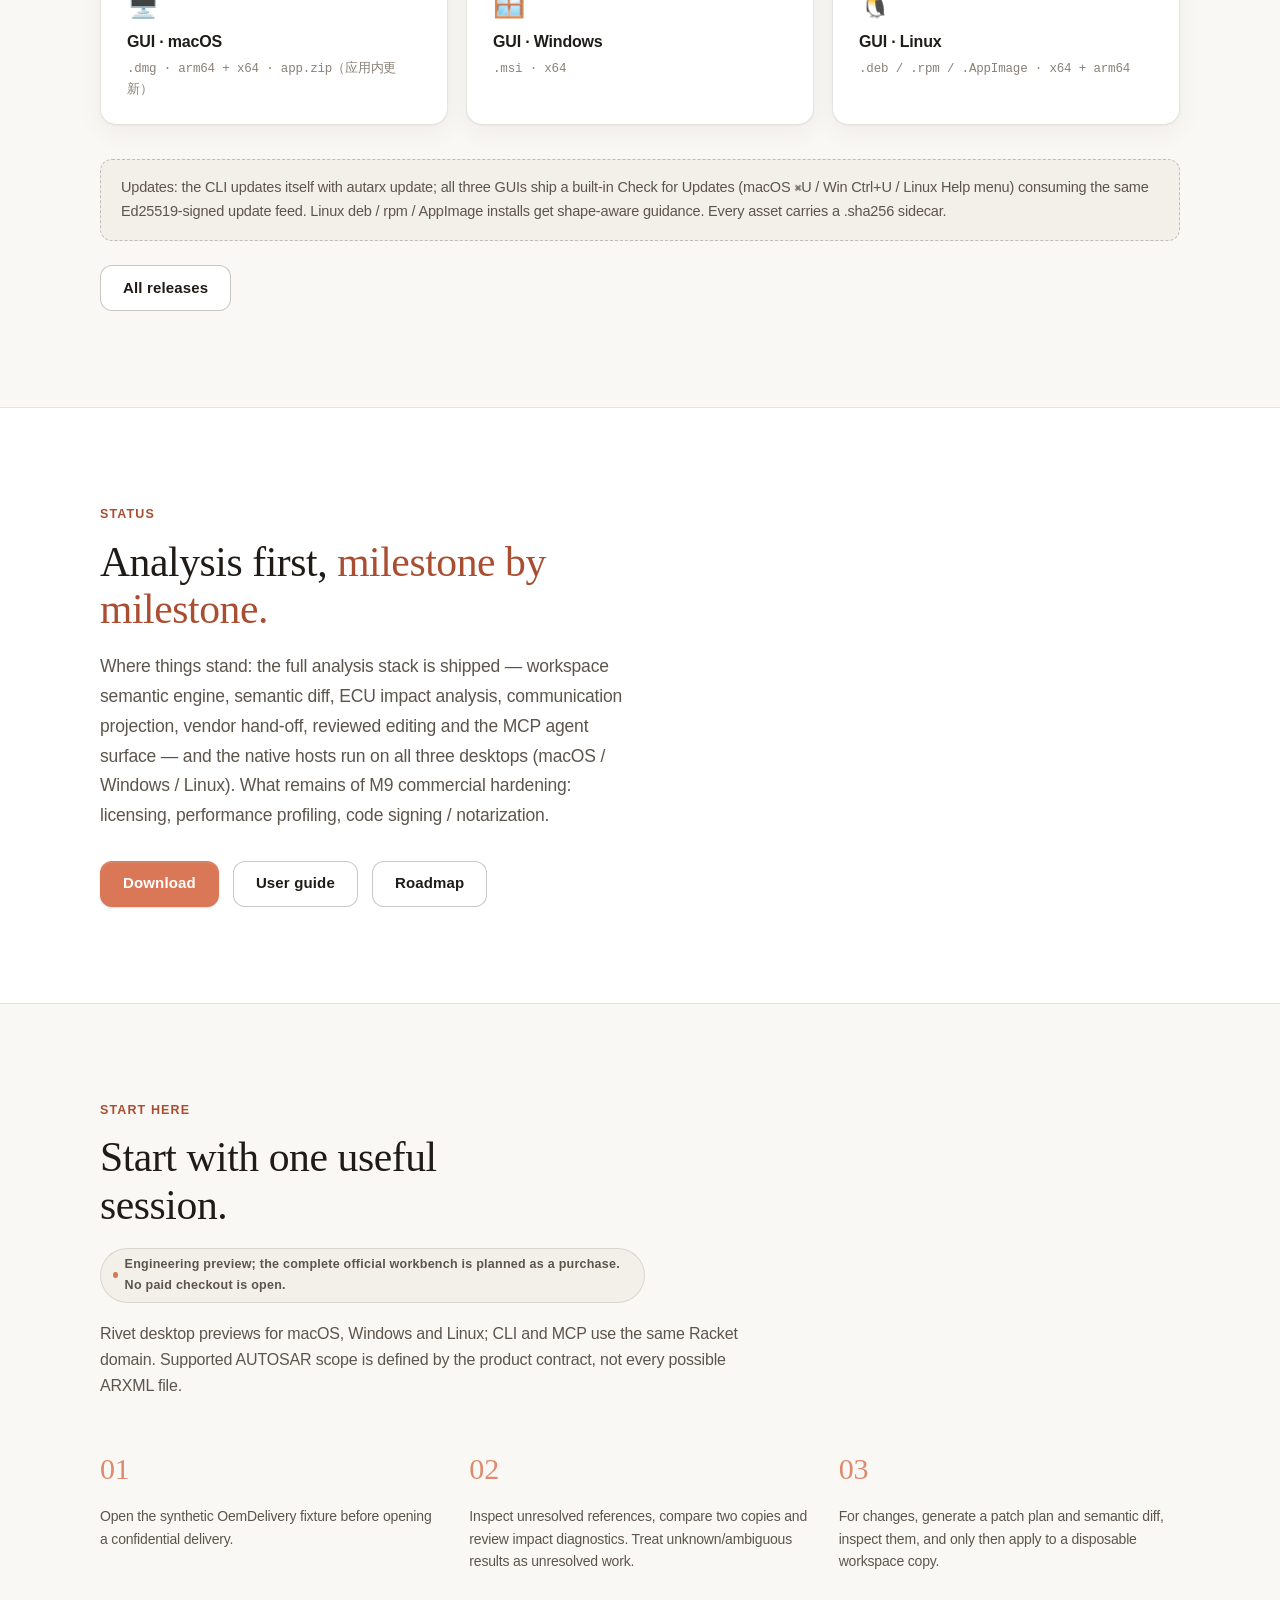
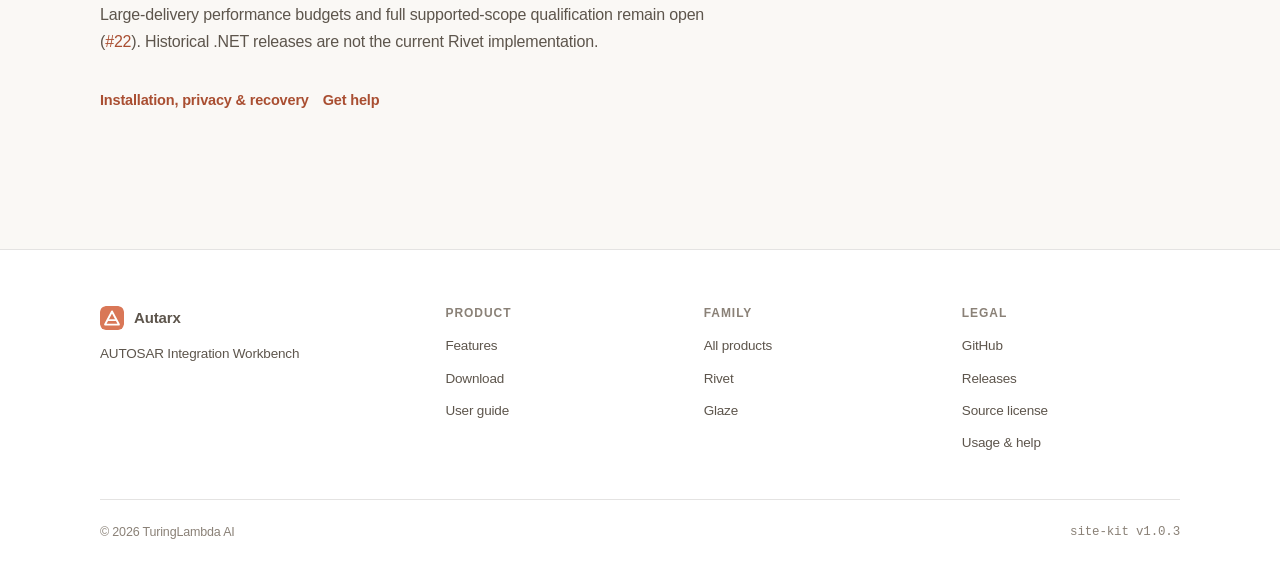
==== commit 88baedb3: "Merge remote-tracking branch 'origin/main' into autarx-site-pr # Conflicts: #	docs/index.html" ====
--- a/docs/index.html
+++ b/docs/index.html
@@ -1,4 +1,121 @@
 <!DOCTYPE html>
+<html lang="zh-CN" data-theme="light">
+<head>
+  <meta charset="UTF-8">
+  <meta name="viewport" content="width=device-width, initial-scale=1.0">
+  <title>Autarx — AUTOSAR 集成工作台</title>
+  <meta name="description" content="AUTOSAR 集成工作台：直接打开 OEM 交付物，在进入 vendor 工具链之前完成检查、检索、引用追踪与 ARXML 校验。">
+  <script>
+    // no-flash theme: from localStorage when the user picked manually,
+    // otherwise from the system preference (payback family pattern).
+    (function () {
+      var t;
+      try { t = localStorage.getItem('autarx-theme'); } catch (e) {}
+      if (t !== 'dark' && t !== 'light') t = matchMedia('(prefers-color-scheme: dark)').matches ? 'dark' : 'light';
+      document.documentElement.dataset.theme = t;
+    })();
+  </script>
+  <link rel="stylesheet" href="styles.css">
+  <style>
+    .status-pill { display:inline-flex; gap:8px; align-items:center; padding:7px 12px; border-radius:999px; border:1px solid var(--border); font-family:var(--font-mono); font-size:12px; background:var(--bg-card); }
+    .status-dot { width:8px; height:8px; border-radius:50%; background:#22c55e; }
+    .hero-copy { max-width:850px; }
+    .support-table { width:100%; border-collapse:collapse; margin-top:24px; }
+    .support-table th,.support-table td { text-align:left; padding:13px 14px; border-bottom:1px solid var(--border); vertical-align:top; }
+    .support-table th { color:var(--text-2); white-space:nowrap; width:110px; }
+    .platforms-grid.four { grid-template-columns: repeat(3, 1fr); }
+    .dev-note { display:inline-block; margin-top:8px; font-size:12px; color:var(--text-3); border:1px dashed var(--border-strong); border-radius:999px; padding:3px 10px; }
+  </style>
+<script>
+var _hmt = _hmt || [];
+(function() {
+  var hm = document.createElement("script");
+  hm.src = "https://hm.baidu.com/hm.js?8e2445912635226bcba0c400bfb6079d";
+  var s = document.getElementsByTagName("script")[0];
+  s.parentNode.insertBefore(hm, s);
+})();
+</script>
+<style>
+  #product-support { display:flex; flex-wrap:wrap; justify-content:center; gap:12px 24px; padding:24px; font:inherit; border-top:1px solid var(--border, #a8a29e); }
+  #product-support a:focus-visible { outline:2px solid currentColor; outline-offset:4px; }
+  html:lang(en) #product-support .support-zh, html:lang(zh) #product-support .support-en { display:none; }
+</style>
+<style id="product-start-style">
+.product-availability{font-size:.95rem;line-height:1.65;max-width:72ch;margin:18px 0;opacity:.85} .hero .product-availability{margin-left:auto;margin-right:auto}
+.product-start{max-width:1120px;margin:64px auto;padding:32px 24px;border-top:1px solid var(--border,#aaa);font:inherit;line-height:1.65}
+.product-start h2{font-size:clamp(1.7rem,3vw,2.4rem);letter-spacing:-.025em;margin:0 0 16px}.product-start h3{font-size:1.05rem;margin:0 0 10px}.product-start p{margin:0 0 16px;max-width:74ch}.product-start-grid{display:grid;grid-template-columns:repeat(3,minmax(0,1fr));gap:28px;margin:28px 0}.product-start a{text-decoration:underline;text-underline-offset:4px;overflow-wrap:anywhere}.product-start a:focus-visible{outline:2px solid currentColor;outline-offset:5px}.product-start .start-links{display:flex;gap:16px 24px;flex-wrap:wrap}.product-start .start-status{font-weight:600}.product-start .start-limits{font-size:.95em}
+html:lang(en) .reader-zh,html:lang(zh) .reader-en{display:none!important}@media(max-width:700px){.product-start{margin:40px auto;padding:24px 20px}.product-start-grid{grid-template-columns:1fr;gap:18px}}
+</style>
+<style>.lang-menu li.lang-choice{padding:0}.lang-menu .lang-choice button{display:block;width:100%;padding:8px 12px;border:0;background:transparent;color:inherit;font:inherit;text-align:left;cursor:pointer}.lang-menu .lang-choice button:focus-visible{outline:2px solid currentColor;outline-offset:-2px;border-radius:4px}</style>
+<style id="visual-showcase-css">
+/* Visual Showcase: process illustration, intentionally not an app screenshot. */
+.vs-showcase{padding:clamp(48px,7vw,88px) 24px;background:var(--bg,var(--surface,#faf7f2));color:var(--text,var(--ink,#24211d))}
+.vs-showcase *{box-sizing:border-box}
+.vs-showcase .vs-wrap{max-width:1080px;margin:0 auto}
+.vs-showcase .vs-intro{text-align:center;max-width:680px;margin:0 auto 28px}
+.vs-showcase .vs-label{text-transform:uppercase;letter-spacing:.14em;font-size:.7rem;font-weight:700;color:var(--accent,#b85d3f)}
+.vs-showcase h2{font:inherit;font-size:clamp(1.65rem,3.3vw,2.5rem);font-weight:700;line-height:1.2;letter-spacing:-.04em;margin:12px 0}
+.vs-showcase .vs-lead,.vs-showcase .vs-caption{color:var(--text-2,var(--muted,#6b6660));line-height:1.7}
+.vs-showcase .vs-frame{padding:clamp(18px,3vw,34px);border:1px solid var(--border,var(--line,#e8e2d9));background:var(--bg-card,var(--surface,#fff));border-radius:24px;box-shadow:0 20px 60px rgba(36,29,18,.07);overflow:hidden}
+.vs-showcase .vs-stage{display:grid;grid-template-columns:repeat(3,minmax(0,1fr));gap:14px}
+.vs-showcase .vs-step{position:relative;min-height:170px;padding:22px 18px;border-radius:16px;background:var(--bg,var(--surface,#faf7f2));border:1px solid var(--border,var(--line,#e8e2d9))}
+.vs-showcase .vs-step:not(:last-child):after{content:"→";position:absolute;z-index:1;right:-15px;top:50%;transform:translateY(-50%);width:28px;height:28px;display:grid;place-items:center;border-radius:50%;background:var(--bg-card,var(--surface,#fff));color:var(--accent,#b85d3f);border:1px solid var(--border,var(--line,#e8e2d9))}
+.vs-showcase .vs-glyph{font-size:1.75rem;display:block;margin-bottom:24px;color:var(--accent,#b85d3f)}
+.vs-showcase .vs-step b{display:block;font-size:1.03rem;margin-bottom:7px}
+.vs-showcase .vs-step small{display:block;color:var(--text-2,var(--muted,#6b6660));font-size:.84rem;line-height:1.5}
+.vs-showcase .vs-caption{font-size:.79rem;text-align:center;margin:16px 0 0}
+.vs-showcase .vs-art{margin-bottom:22px;background:var(--bg,var(--surface,#f6f3ed));border:1px solid var(--border,var(--line,#e8e2d9));border-radius:18px;padding:22px;overflow:hidden;min-height:185px}
+.vs-showcase .vs-task-art{display:grid;grid-template-columns:1fr 1fr;gap:16px;align-items:start}
+.vs-showcase .vs-mini-board{background:var(--bg-card,var(--surface,#fff));border-radius:14px;border:1px solid var(--border,var(--line,#e8e2d9));padding:15px;box-shadow:0 6px 24px rgba(10,10,10,.04)}
+.vs-showcase .vs-mini-title{font-size:.76rem;color:var(--text-2,var(--muted,#6b6660));font-weight:700;margin-bottom:12px}
+.vs-showcase .vs-mini-task{display:flex;align-items:center;gap:10px;padding:9px 3px;border-top:1px solid var(--border,var(--line,#e8e2d9));font-size:.9rem}
+.vs-showcase .vs-ring{flex:none;height:17px;width:17px;border:2px solid var(--accent,#b85d3f);border-radius:50%}
+.vs-showcase .vs-ring.done{background:var(--accent,#b85d3f);position:relative}.vs-showcase .vs-ring.done:after{content:"✓";color:#fff;font-size:12px;position:absolute;left:2px;top:-3px}
+.vs-showcase .vs-mini-tag{margin-left:auto;color:var(--accent,#b85d3f);background:var(--accent-soft,#f7e5dd);font-size:.7rem;padding:3px 6px;border-radius:6px}
+.vs-showcase .vs-reader-art{display:grid;grid-template-columns:1.5fr 1fr;gap:18px}
+.vs-showcase .vs-paper,.vs-showcase .vs-annotation{border-radius:14px;background:var(--bg-card,var(--surface,#fff));border:1px solid var(--border,var(--line,#e8e2d9));padding:18px}
+.vs-showcase .vs-paper-title{font-size:.75rem;letter-spacing:.1em;color:var(--text-2,var(--muted,#6b6660));margin-bottom:22px}
+.vs-showcase .vs-line{height:9px;background:var(--border,var(--line,#e8e2d9));border-radius:8px;margin:12px 0;max-width:100%}
+.vs-showcase .vs-line.short{width:57%}.vs-showcase .vs-line.mid{width:82%}
+.vs-showcase .vs-highlight{height:15px;border-radius:3px;width:72%;background:color-mix(in srgb,var(--accent,#d97757) 32%,transparent)}
+.vs-showcase .vs-note-label{font-size:.72rem;letter-spacing:.09em;color:var(--accent,#b85d3f);font-weight:800}
+.vs-showcase .vs-note-body{font-size:.93rem;line-height:1.7;margin:18px 0}
+.vs-showcase .vs-note-foot{font-size:.75rem;color:var(--text-2,var(--muted,#6b6660))}
+html:lang(en) .vs-zh,html:lang(zh) .vs-en{display:none!important}
+@media(max-width:700px){.vs-showcase .vs-stage{grid-template-columns:1fr}.vs-showcase .vs-step{min-height:120px}.vs-showcase .vs-step:not(:last-child):after{right:calc(50% - 14px);top:auto;bottom:-15px;transform:rotate(90deg)}.vs-showcase .vs-glyph{margin-bottom:12px}.vs-showcase .vs-reader-art{grid-template-columns:1fr 1fr}.vs-showcase .vs-art{padding:14px}}
+@media(prefers-reduced-motion:reduce){.vs-showcase *, .vs-showcase *:before,.vs-showcase *:after{animation:none!important;transition:none!important}}
+
+/* The architecture comparison must show both panels on narrow phones. */
+@media (max-width: 600px) {
+  .vs-showcase .vs-task-art { grid-template-columns: minmax(0, 1fr); }
+  .vs-showcase .vs-mini-board { min-width: 0; overflow-wrap: anywhere; }
+  .platforms-grid.four { grid-template-columns: minmax(0, 1fr); }
+}
+</style></head>
+<body>
+  <nav class="nav-container">
+    <div class="nav-wrapper">
+      <div class="nav-brand">Autarx</div>
+      <ul class="nav-menu">
+        <li><a href="#features" data-i18n="nav.features">功能</a></li>
+        <li><a href="#platform" data-i18n="nav.platform">平台</a></li>
+        <li><a href="#download" data-i18n="nav.download">下载</a></li>
+        <li><a href="guide.html" data-i18n="nav.guide">用户手册</a></li>
+        <li><a href="https://github.com/turlamai/autarx">GitHub</a></li>
+        <li class="lang-dropdown-wrapper">
+          <button class="lang-btn" type="button" aria-label="Switch language">
+            <svg width="16" height="16" viewBox="0 0 24 24" fill="none" stroke="currentColor" stroke-width="2" stroke-linecap="round" stroke-linejoin="round"><circle cx="12" cy="12" r="10"></circle><line x1="2" y1="12" x2="22" y2="12"></line><path d="M12 2a15.3 15.3 0 0 1 4 10 15.3 15.3 0 0 1-4 10 15.3 15.3 0 0 1-4-10 15.3 15.3 0 0 1 4-10z"></path></svg>
+            <span id="current-lang-label">简体中文</span>
+          </button>
+          <ul class="lang-menu">
+            <li class="lang-choice"><button type="button" onclick="setLanguage('zh')">简体中文</button></li>
+            <li class="lang-choice"><button type="button" onclick="setLanguage('en')">English</button></li>
+          </ul>
+        </li>
+        <li><button class="theme-btn" id="theme-btn" type="button" aria-label="Toggle theme">◐</button></li>
+      </ul>
+    </div>
+  </nav>
 <html lang="zh-CN" data-kit-id="autarx">
 
 <head>
--- a/docs/styles.css
+++ b/docs/styles.css
@@ -0,0 +1,630 @@
+/*
+ * Shared product-site stylesheet — turinglambdaai family design system.
+ * Same token skeleton as taskly.jrtx.site; each site overrides the accent
+ * variables in a small inline <style> block in its <head>.
+ */
+
+:root {
+    --bg: #faf7f2;
+    --bg-card: #FFFFFF;
+    --bg-elevated: #FFFFFF;
+    --text: #1F1D1A;
+    --text-2: #6B6660;
+    --text-3: #8E8880;
+    --accent: #C15F3C;
+    --accent-hover: #A84E2F;
+    --accent-soft: #F7E5DD;
+    --accent-tint: rgba(193, 95, 60, 0.08);
+    --accent-bright: #E89B7E;
+    --border: rgba(31, 29, 26, 0.10);
+    --border-strong: rgba(31, 29, 26, 0.16);
+    --nav-bg: rgba(250, 247, 242, 0.82);
+
+    --font-sans: -apple-system, BlinkMacSystemFont, "SF Pro Text", "Segoe UI", Roboto, Helvetica, Arial, sans-serif;
+    --font-serif: "Newsreader", Georgia, serif;
+    --font-mono: ui-monospace, "SF Mono", "Cascadia Code", Menlo, Consolas, monospace;
+
+    --wrapper-width: 1080px;
+    --radius-l: 20px;
+    --radius-m: 14px;
+    --radius-s: 10px;
+
+    --shadow-card: 0 1px 2px rgba(31, 29, 26, 0.04), 0 8px 24px rgba(31, 29, 26, 0.05);
+    --shadow-hover: 0 2px 4px rgba(31, 29, 26, 0.05), 0 14px 40px rgba(31, 29, 26, 0.09);
+    --shadow-window: 0 30px 70px rgba(31, 29, 26, 0.13), 0 8px 20px rgba(31, 29, 26, 0.06);
+
+    --ease: cubic-bezier(0.2, 0.8, 0.2, 1);
+}
+
+/* theme: data-theme is set by the inline head script — from localStorage
+   when the user has picked manually, otherwise from the system preference.
+   Explicit light overrides exist so a manual choice wins over the OS. */
+:root[data-theme="dark"] {
+    --bg: #1F1D1A;
+    --bg-card: #2B2926;
+    --bg-elevated: #2B2926;
+    --text: #F0EDE8;
+    --text-2: #A8A29A;
+    --text-3: #7D786F;
+    --accent: #D97A55;
+    --accent-hover: #E58A65;
+    --accent-soft: rgba(217, 122, 85, 0.16);
+    --accent-tint: rgba(217, 122, 85, 0.10);
+    --border: rgba(240, 237, 232, 0.12);
+    --border-strong: rgba(240, 237, 232, 0.22);
+    --nav-bg: rgba(31, 29, 26, 0.82);
+    --shadow-card: 0 1px 2px rgba(0, 0, 0, 0.20), 0 8px 24px rgba(0, 0, 0, 0.25);
+    --shadow-hover: 0 2px 4px rgba(0, 0, 0, 0.25), 0 14px 40px rgba(0, 0, 0, 0.35);
+    --shadow-window: 0 30px 70px rgba(0, 0, 0, 0.45), 0 8px 20px rgba(0, 0, 0, 0.30);
+}
+
+:root[data-theme="light"] {
+    --bg: #faf7f2;
+    --bg-card: #FFFFFF;
+    --bg-elevated: #FFFFFF;
+    --text: #1F1D1A;
+    --text-2: #6B6660;
+    --text-3: #8E8880;
+    --accent: #C15F3C;
+    --accent-hover: #A84E2F;
+    --accent-soft: #F7E5DD;
+    --accent-tint: rgba(193, 95, 60, 0.08);
+    --border: rgba(31, 29, 26, 0.10);
+    --border-strong: rgba(31, 29, 26, 0.16);
+    --nav-bg: rgba(250, 247, 242, 0.82);
+}
+
+* { box-sizing: border-box; margin: 0; padding: 0; }
+
+html { scroll-behavior: smooth; }
+
+body {
+    font-family: var(--font-sans);
+    background-color: var(--bg);
+    color: var(--text);
+    line-height: 1.6;
+    letter-spacing: -0.011em;
+    -webkit-font-smoothing: antialiased;
+    -moz-osx-font-smoothing: grayscale;
+}
+
+a { text-decoration: none; color: var(--accent); transition: color 0.2s var(--ease); }
+ul { list-style: none; }
+
+::selection { background: var(--accent-soft); color: var(--text); }
+
+/* ---------- Navigation ---------- */
+.nav-container {
+    position: sticky;
+    top: 0;
+    width: 100%;
+    height: 56px;
+    background: var(--nav-bg);
+    backdrop-filter: saturate(180%) blur(20px);
+    -webkit-backdrop-filter: saturate(180%) blur(20px);
+    border-bottom: 1px solid var(--border);
+    z-index: 9999;
+}
+
+.nav-wrapper {
+    max-width: var(--wrapper-width);
+    margin: 0 auto;
+    height: 100%;
+    display: flex;
+    justify-content: space-between;
+    align-items: center;
+    padding: 0 24px;
+}
+
+.nav-brand {
+    display: flex;
+    align-items: center;
+    gap: 9px;
+    font-weight: 600;
+    font-size: 21px;
+    color: var(--text);
+    letter-spacing: -0.02em;
+}
+
+.nav-logo { flex-shrink: 0; border-radius: 6px; }
+
+.nav-menu { display: flex; gap: 28px; align-items: center; }
+
+.nav-menu a {
+    font-size: 14px;
+    color: var(--text-2);
+    font-weight: 450;
+    transition: color 0.2s;
+}
+.nav-menu a:hover { color: var(--accent); }
+
+/* Language dropdown */
+.lang-dropdown-wrapper { position: relative; }
+.lang-btn {
+    display: flex;
+    align-items: center;
+    gap: 6px;
+    background: none;
+    border: none;
+    cursor: pointer;
+    font-family: var(--font-sans);
+    font-size: 14px;
+    color: var(--text-2);
+    padding: 6px 10px;
+    border-radius: 8px;
+    transition: all 0.2s var(--ease);
+}
+.lang-btn:hover { color: var(--accent); background: var(--accent-tint); }
+.lang-menu {
+    position: absolute;
+    top: calc(100% + 6px);
+    right: 0;
+    background: var(--bg-card);
+    border: 1px solid var(--border);
+    border-radius: var(--radius-s);
+    box-shadow: var(--shadow-hover);
+    padding: 6px;
+    min-width: 130px;
+    opacity: 0;
+    visibility: hidden;
+    transform: translateY(-4px);
+    transition: all 0.18s var(--ease);
+    z-index: 10000;
+}
+.lang-dropdown-wrapper:hover .lang-menu,
+.lang-dropdown-wrapper:focus-within .lang-menu {
+    opacity: 1;
+    visibility: visible;
+    transform: translateY(0);
+}
+.lang-menu li {
+    padding: 7px 12px;
+    font-size: 14px;
+    color: var(--text);
+    border-radius: 6px;
+    cursor: pointer;
+    transition: background 0.15s;
+}
+.lang-menu li:hover { background: var(--accent-tint); color: var(--accent); }
+
+.theme-btn {
+    display: flex;
+    align-items: center;
+    justify-content: center;
+    width: 32px;
+    height: 32px;
+    border: 1px solid var(--border);
+    background: transparent;
+    color: var(--text-2);
+    border-radius: 8px;
+    font-size: 14px;
+    cursor: pointer;
+    transition: all 0.2s var(--ease);
+}
+.theme-btn:hover { color: var(--accent); background: var(--accent-tint); }
+
+/* ---------- Layout ---------- */
+.container { max-width: var(--wrapper-width); margin: 0 auto; padding: 0 24px; }
+section { padding: 72px 0; }
+
+.eyebrow {
+    display: inline-block;
+    font-size: 13px;
+    font-weight: 550;
+    letter-spacing: 0.04em;
+    text-transform: uppercase;
+    color: var(--accent);
+    margin-bottom: 18px;
+}
+
+.section-title {
+    font-family: var(--font-serif);
+    font-size: 42px;
+    line-height: 1.12;
+    font-weight: 500;
+    letter-spacing: -0.015em;
+    color: var(--text);
+    margin-bottom: 14px;
+}
+.section-title .accent { color: var(--accent); font-style: italic; }
+
+.section-lead {
+    font-size: 18px;
+    color: var(--text-2);
+    max-width: 640px;
+    line-height: 1.65;
+}
+
+.text-center { text-align: center; }
+.text-center .section-lead { margin: 0 auto; }
+
+/* ---------- Hero ---------- */
+.hero { padding: 96px 0 64px; text-align: center; overflow: hidden; }
+
+.hero h1 {
+    font-family: var(--font-serif);
+    font-size: clamp(38px, 6vw, 62px);
+    line-height: 1.08;
+    font-weight: 500;
+    letter-spacing: -0.02em;
+    margin-bottom: 22px;
+}
+.hero h1 .accent { color: var(--accent); font-style: italic; }
+.hero h1 span { display: block; }
+
+.hero .lead {
+    font-size: 19px;
+    color: var(--text-2);
+    max-width: 680px;
+    margin: 0 auto 32px;
+    line-height: 1.65;
+}
+
+.hero-buttons {
+    display: flex;
+    gap: 14px;
+    justify-content: center;
+    flex-wrap: wrap;
+    margin-bottom: 20px;
+}
+
+.btn {
+    display: inline-flex;
+    align-items: center;
+    gap: 8px;
+    padding: 12px 26px;
+    border-radius: 999px;
+    font-size: 16px;
+    font-weight: 500;
+    transition: all 0.2s var(--ease);
+    border: 1px solid transparent;
+}
+.btn-primary {
+    background: var(--accent);
+    color: #fff;
+    box-shadow: 0 6px 18px var(--accent-soft);
+}
+.btn-primary:hover {
+    background: var(--accent-hover);
+    transform: translateY(-1px);
+    box-shadow: 0 10px 26px var(--accent-soft);
+}
+.btn-secondary {
+    background: var(--bg-card);
+    color: var(--text);
+    border: 1px solid var(--border-strong);
+    box-shadow: var(--shadow-card);
+}
+.btn-secondary:hover { color: var(--accent); border-color: var(--accent); }
+
+.hero-visual {
+    max-width: 900px;
+    margin: 56px auto 0;
+    position: relative;
+}
+
+/* ---------- Bento feature grid ---------- */
+.bento-grid {
+    display: grid;
+    grid-template-columns: repeat(3, 1fr);
+    gap: 18px;
+    margin-top: 48px;
+}
+.bento-card {
+    background: var(--bg-card);
+    border: 1px solid var(--border);
+    border-radius: var(--radius-l);
+    padding: 28px;
+    transition: all 0.25s var(--ease);
+    box-shadow: var(--shadow-card);
+}
+.bento-card:hover {
+    transform: translateY(-3px);
+    box-shadow: var(--shadow-hover);
+    border-color: var(--accent);
+}
+.bento-card.span-2 { grid-column: span 2; }
+.bento-card h3 {
+    font-size: 17px;
+    font-weight: 600;
+    margin: 14px 0 6px;
+    letter-spacing: -0.01em;
+}
+.bento-card p { font-size: 14.5px; color: var(--text-2); line-height: 1.6; }
+.card-icon {
+    width: 42px;
+    height: 42px;
+    border-radius: 11px;
+    background: var(--accent-soft);
+    color: var(--accent);
+    display: flex;
+    align-items: center;
+    justify-content: center;
+}
+
+/* ---------- Code windows (mac-style) ---------- */
+.code-window {
+    background: #1E1E22;
+    border-radius: var(--radius-m);
+    box-shadow: var(--shadow-window);
+    overflow: hidden;
+    text-align: left;
+    border: 1px solid rgba(255, 255, 255, 0.07);
+}
+.window-header {
+    display: flex;
+    align-items: center;
+    padding: 11px 14px;
+    background: rgba(255, 255, 255, 0.045);
+    border-bottom: 1px solid rgba(255, 255, 255, 0.06);
+}
+.window-controls { display: flex; gap: 7px; }
+.traffic-light { width: 11px; height: 11px; border-radius: 50%; }
+.traffic-light.close { background: #FF5F57; }
+.traffic-light.minimize { background: #FEBC2E; }
+.traffic-light.maximize { background: #28C840; }
+.window-title {
+    flex: 1;
+    text-align: center;
+    font-size: 12px;
+    color: rgba(255, 255, 255, 0.45);
+    font-family: var(--font-mono);
+    margin-right: 54px;
+}
+.code-body {
+    padding: 20px 22px;
+    font-family: var(--font-mono);
+    font-size: 13.5px;
+    line-height: 1.75;
+    color: rgba(255, 255, 255, 0.86);
+    overflow-x: auto;
+    white-space: pre;
+}
+.code-body .prompt { color: var(--accent-bright, #6CB6FF); user-select: none; }
+.code-body .cmd { color: #FFFFFF; font-weight: 600; }
+.code-body .str { color: #7EE2A8; }
+.code-body .flag { color: #FEBC2E; }
+.code-body .comment { color: rgba(255, 255, 255, 0.38); }
+.code-body .ok { color: #7EE2A8; }
+.code-body .kw { color: #C792EA; }
+.code-body .dim { color: rgba(255, 255, 255, 0.5); }
+
+/* ---------- Split view (two code panes side by side) ---------- */
+.split-view {
+    display: grid;
+    grid-template-columns: 1fr 1fr;
+    gap: 18px;
+    margin-top: 48px;
+}
+.split-pane-label {
+    font-size: 13px;
+    font-weight: 600;
+    color: var(--text-2);
+    margin: 26px 0 10px;
+    letter-spacing: 0.02em;
+    text-transform: uppercase;
+}
+.split-view .split-pane-label { margin-top: 0; }
+
+/* ---------- Compare table ---------- */
+.compare-table-wrap {
+    margin-top: 44px;
+    overflow-x: auto;
+    border-radius: var(--radius-l);
+    border: 1px solid var(--border);
+    background: var(--bg-card);
+    box-shadow: var(--shadow-card);
+}
+table.compare {
+    width: 100%;
+    border-collapse: collapse;
+    font-size: 14px;
+    min-width: 620px;
+}
+.compare th, .compare td {
+    padding: 13px 18px;
+    text-align: left;
+    border-bottom: 1px solid var(--border);
+}
+.compare th {
+    font-weight: 600;
+    background: var(--accent-tint);
+    color: var(--text);
+    white-space: nowrap;
+}
+.compare td:first-child { font-weight: 550; color: var(--text-2); white-space: nowrap; }
+.compare tr:last-child td { border-bottom: none; }
+.compare td { color: var(--text); }
+.compare .yes { color: var(--accent); font-weight: 600; }
+
+/* ---------- Download / platform grid ---------- */
+.platforms-grid {
+    display: grid;
+    grid-template-columns: repeat(3, 1fr);
+    gap: 18px;
+    margin-top: 44px;
+}
+.platform-card {
+    background: var(--bg-card);
+    border: 1px solid var(--border);
+    border-radius: var(--radius-m);
+    padding: 24px;
+    text-align: center;
+    transition: all 0.2s var(--ease);
+    display: block;
+    color: var(--text);
+    box-shadow: var(--shadow-card);
+}
+.platform-card:hover {
+    transform: translateY(-2px);
+    box-shadow: var(--shadow-hover);
+    border-color: var(--accent);
+    color: var(--text);
+}
+.platform-icon { font-size: 30px; margin-bottom: 8px; color: var(--text-2); }
+.platform-name { font-weight: 600; font-size: 15px; }
+.platform-format { font-size: 12.5px; color: var(--text-3); font-family: var(--font-mono); margin-top: 3px; }
+
+.download-cta {
+    margin-top: 30px;
+    font-size: 14px;
+    color: var(--text-2);
+}
+.version-badge {
+    display: inline-flex;
+    align-items: center;
+    gap: 6px;
+    background: var(--bg-card);
+    border: 1px solid var(--border);
+    padding: 5px 14px;
+    border-radius: 999px;
+    font-size: 13px;
+    color: var(--text-2);
+}
+.version-badge .ver { color: var(--accent); font-weight: 600; }
+
+/* ---------- Callout ---------- */
+.callout {
+    margin-top: 36px;
+    background: var(--accent-tint);
+    border: 1px solid var(--accent-soft);
+    border-radius: var(--radius-m);
+    padding: 18px 22px;
+    font-size: 14.5px;
+    color: var(--text-2);
+}
+.callout strong { color: var(--text); }
+
+/* ---------- Loop diagram (benchpilot) ---------- */
+.loop-diagram {
+    display: flex;
+    align-items: center;
+    justify-content: center;
+    gap: 10px;
+    flex-wrap: wrap;
+    margin: 48px 0 8px;
+}
+.loop-step {
+    background: var(--bg-card);
+    border: 1px solid var(--border);
+    border-radius: 999px;
+    padding: 10px 22px;
+    font-family: var(--font-mono);
+    font-size: 14px;
+    font-weight: 600;
+    box-shadow: var(--shadow-card);
+    color: var(--text);
+}
+.loop-step.hot {
+    border-color: var(--accent);
+    color: var(--accent);
+    background: var(--accent-tint);
+}
+.loop-arrow { color: var(--text-3); font-size: 18px; }
+
+/* ---------- Stacked architecture (benchpilot) ---------- */
+.arch-stack {
+    margin-top: 44px;
+    display: flex;
+    flex-direction: column;
+    align-items: center;
+    gap: 10px;
+}
+.arch-row {
+    display: flex;
+    gap: 12px;
+    justify-content: center;
+    flex-wrap: wrap;
+}
+.arch-node {
+    background: var(--bg-card);
+    border: 1px solid var(--border);
+    border-radius: var(--radius-s);
+    padding: 9px 20px;
+    font-family: var(--font-mono);
+    font-size: 13.5px;
+    box-shadow: var(--shadow-card);
+    color: var(--text);
+}
+.arch-node.core {
+    border-color: var(--accent);
+    background: var(--accent-tint);
+    color: var(--accent);
+    font-weight: 600;
+}
+.arch-node.hw { border-style: dashed; color: var(--text-2); }
+.arch-connector { color: var(--text-3); font-size: 15px; line-height: 1; }
+
+/* ---------- Mockup: generic app screen ---------- */
+.app-window {
+    background: var(--bg-elevated);
+    border-radius: var(--radius-m);
+    box-shadow: var(--shadow-window);
+    overflow: hidden;
+    text-align: left;
+    border: 1px solid var(--border);
+}
+
+/* ---------- Footer ---------- */
+footer {
+    border-top: 1px solid var(--border);
+    padding: 40px 0 48px;
+    margin-top: 40px;
+}
+.footer-content {
+    max-width: var(--wrapper-width);
+    margin: 0 auto;
+    padding: 0 24px;
+    display: flex;
+    justify-content: space-between;
+    align-items: center;
+    flex-wrap: wrap;
+    gap: 16px;
+}
+.footer-brand {
+    display: flex;
+    align-items: center;
+    gap: 9px;
+    font-weight: 600;
+    font-size: 16px;
+    color: var(--text);
+}
+.footer-links { display: flex; gap: 22px; }
+.footer-links a { font-size: 13.5px; color: var(--text-2); }
+.footer-links a:hover { color: var(--accent); }
+.footer-note { font-size: 13px; color: var(--text-3); }
+
+/* ---------- Scroll animation ----------
+   Hidden-until-revealed only when JS is active (html.js-anim), so content
+   stays visible without JavaScript and for crawlers. */
+html.js-anim .animate-on-scroll {
+    opacity: 0;
+    transform: translateY(22px);
+    transition: opacity 0.7s var(--ease), transform 0.7s var(--ease);
+}
+html.js-anim .animate-on-scroll.is-visible { opacity: 1; transform: translateY(0); }
+
+/* ---------- Responsive ---------- */
+@media (max-width: 900px) {
+    .bento-grid { grid-template-columns: 1fr 1fr; }
+    .platforms-grid { grid-template-columns: 1fr; }
+    .split-view { grid-template-columns: 1fr; }
+    section { padding: 56px 0; }
+    .hero { padding: 72px 0 48px; }
+}
+
+@media (max-width: 600px) {
+    .bento-grid { grid-template-columns: 1fr; }
+    .bento-card.span-2 { grid-column: span 1; }
+    .section-title { font-size: 32px; }
+    .nav-menu { gap: 16px; }
+    .nav-menu a.optional { display: none; }
+}
+
+/* Small screens: the brand and every action get their own wrapping rows. */
+@media (max-width: 600px) {
+  .nav-container { height: auto; }
+  .nav-wrapper { height: auto; flex-direction: column; align-items: flex-start; gap: 8px; padding: 10px 16px; }
+  .nav-menu { width: 100%; min-width: 0; flex-wrap: wrap; gap: 8px 12px; }
+  .nav-menu a { font-size: 13px; }
+}
